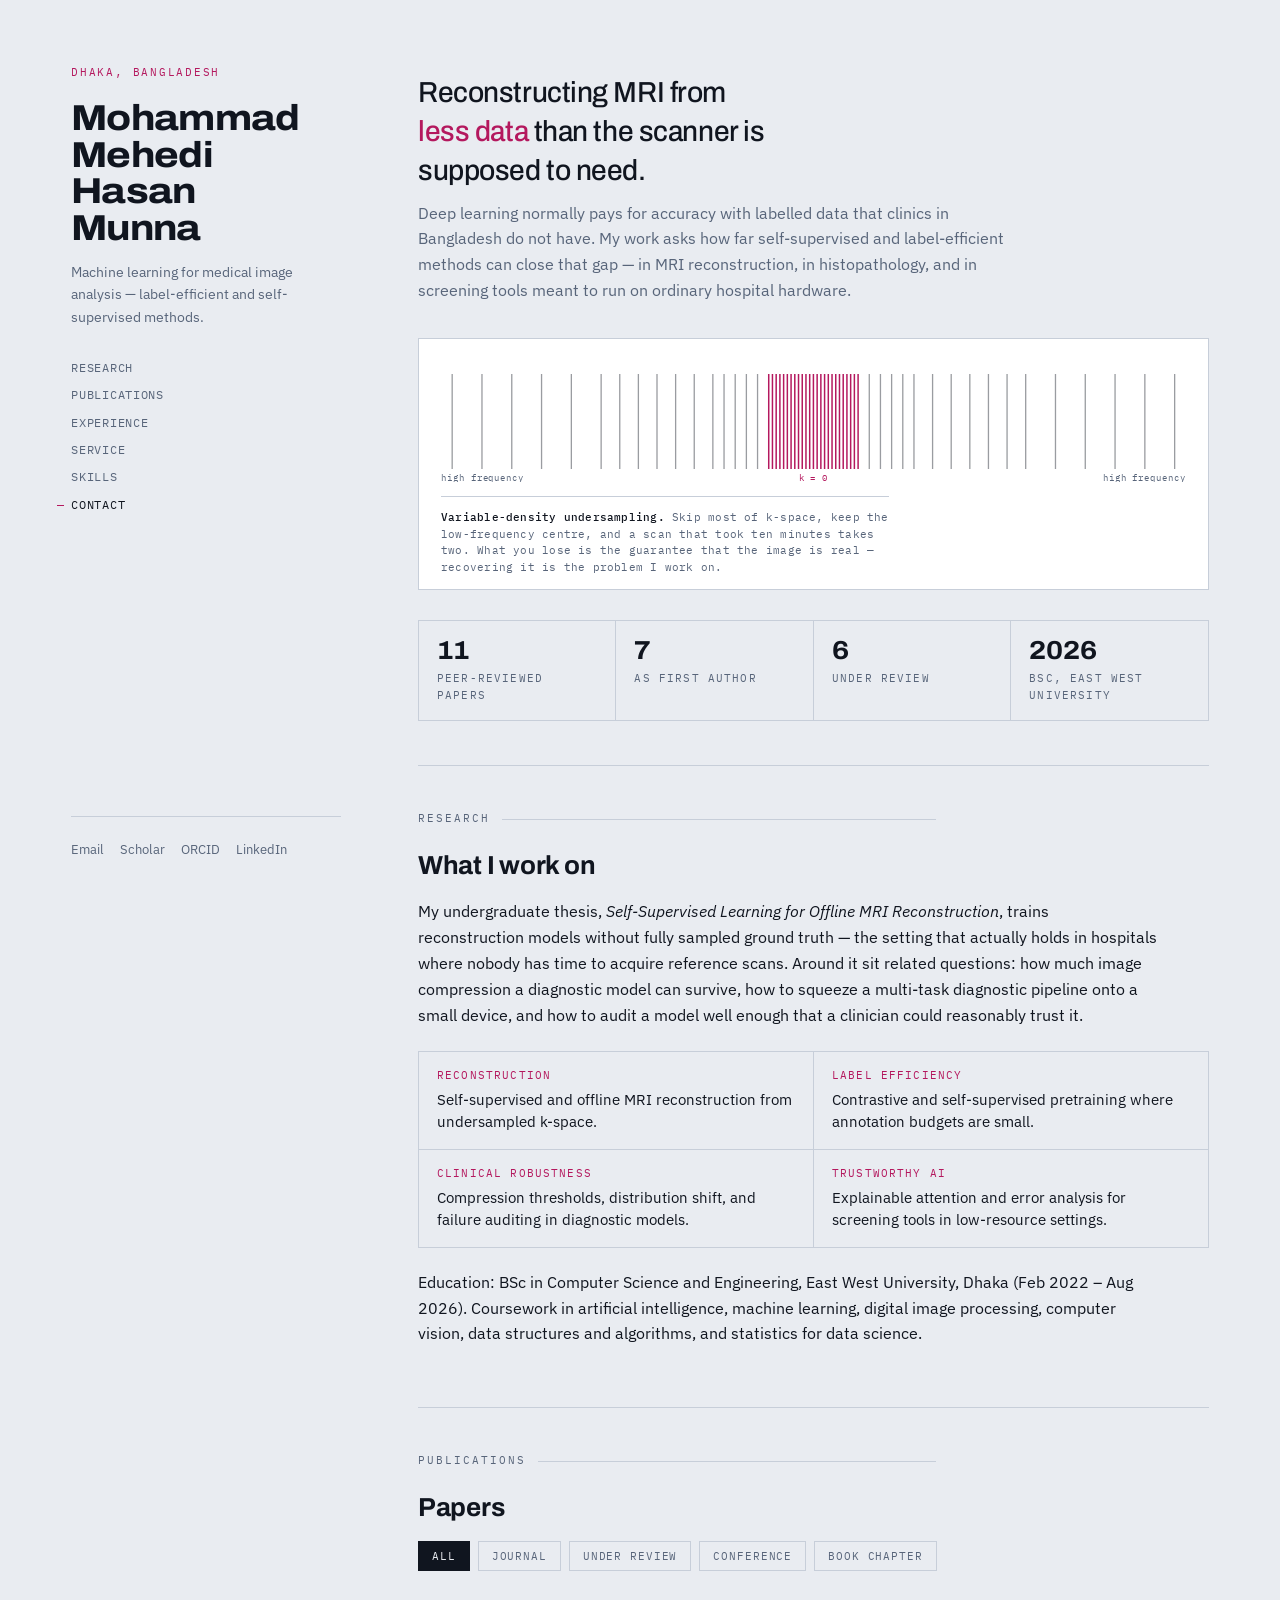
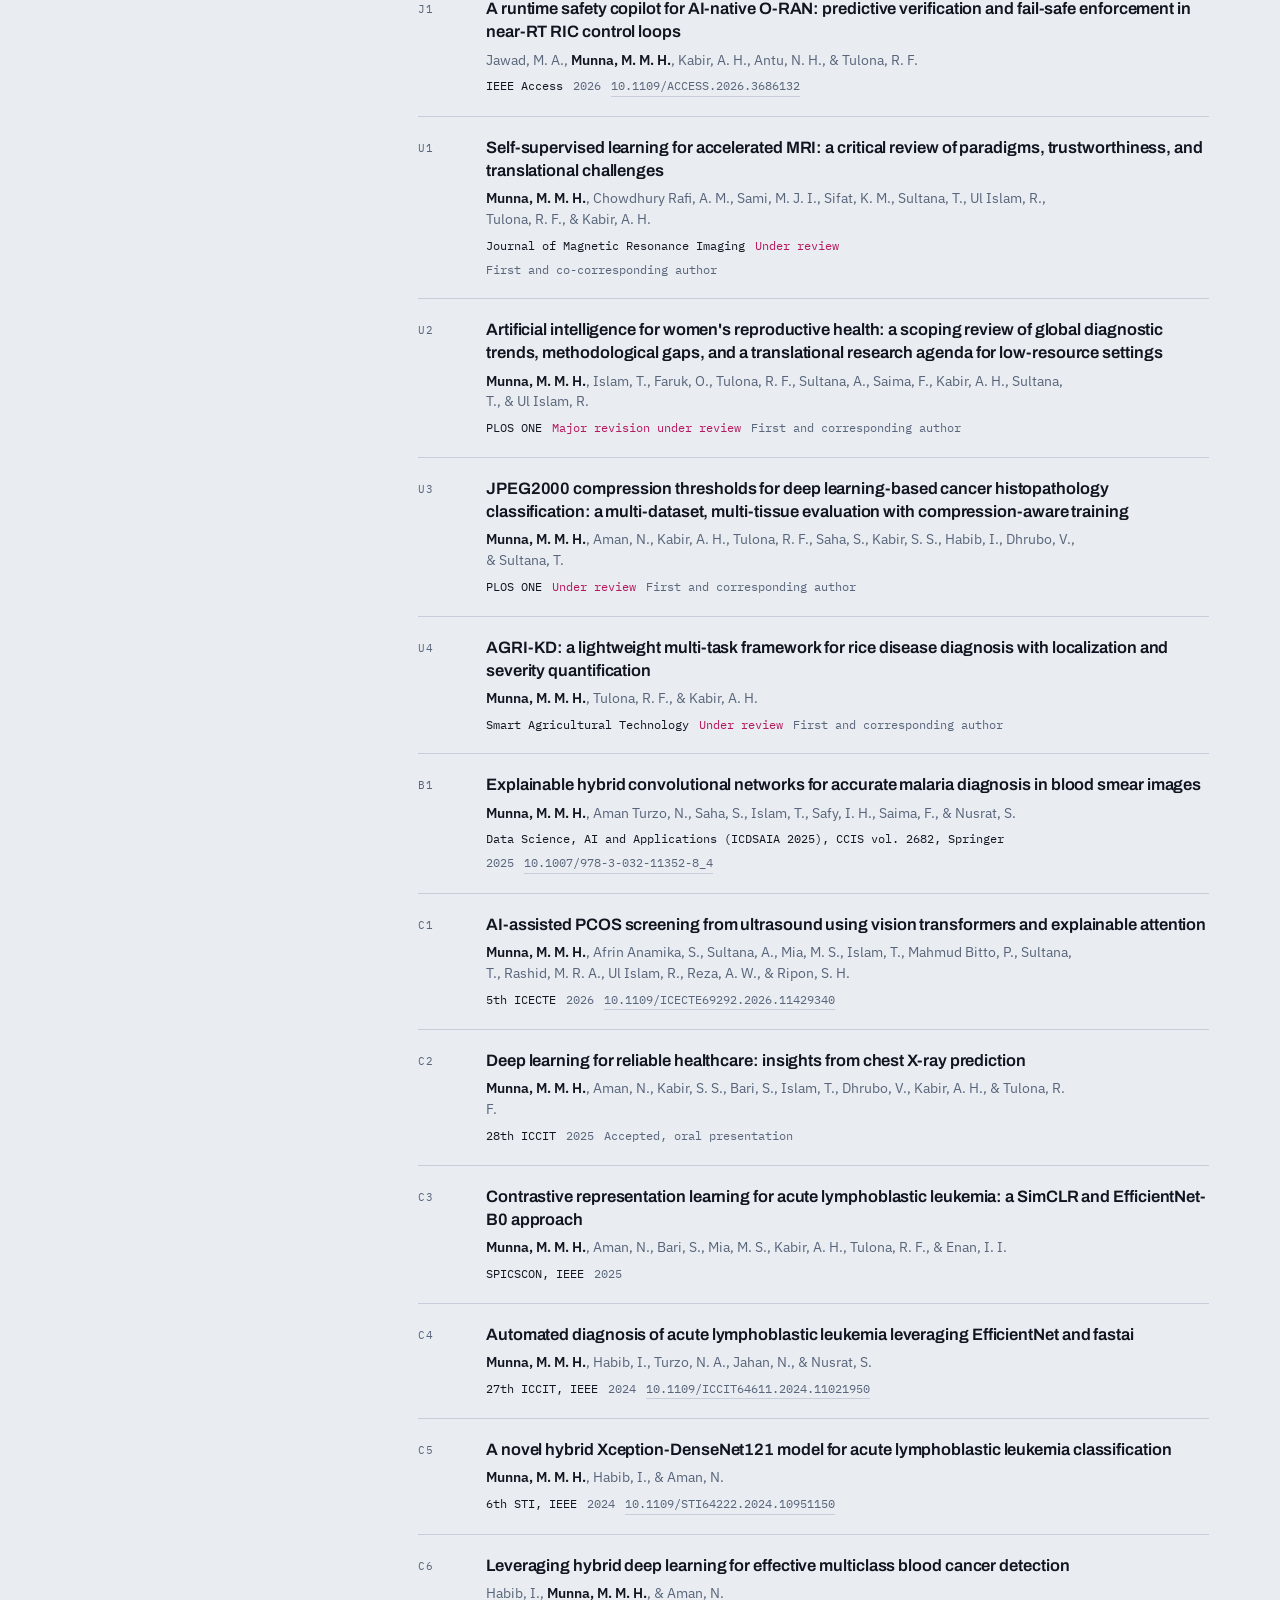
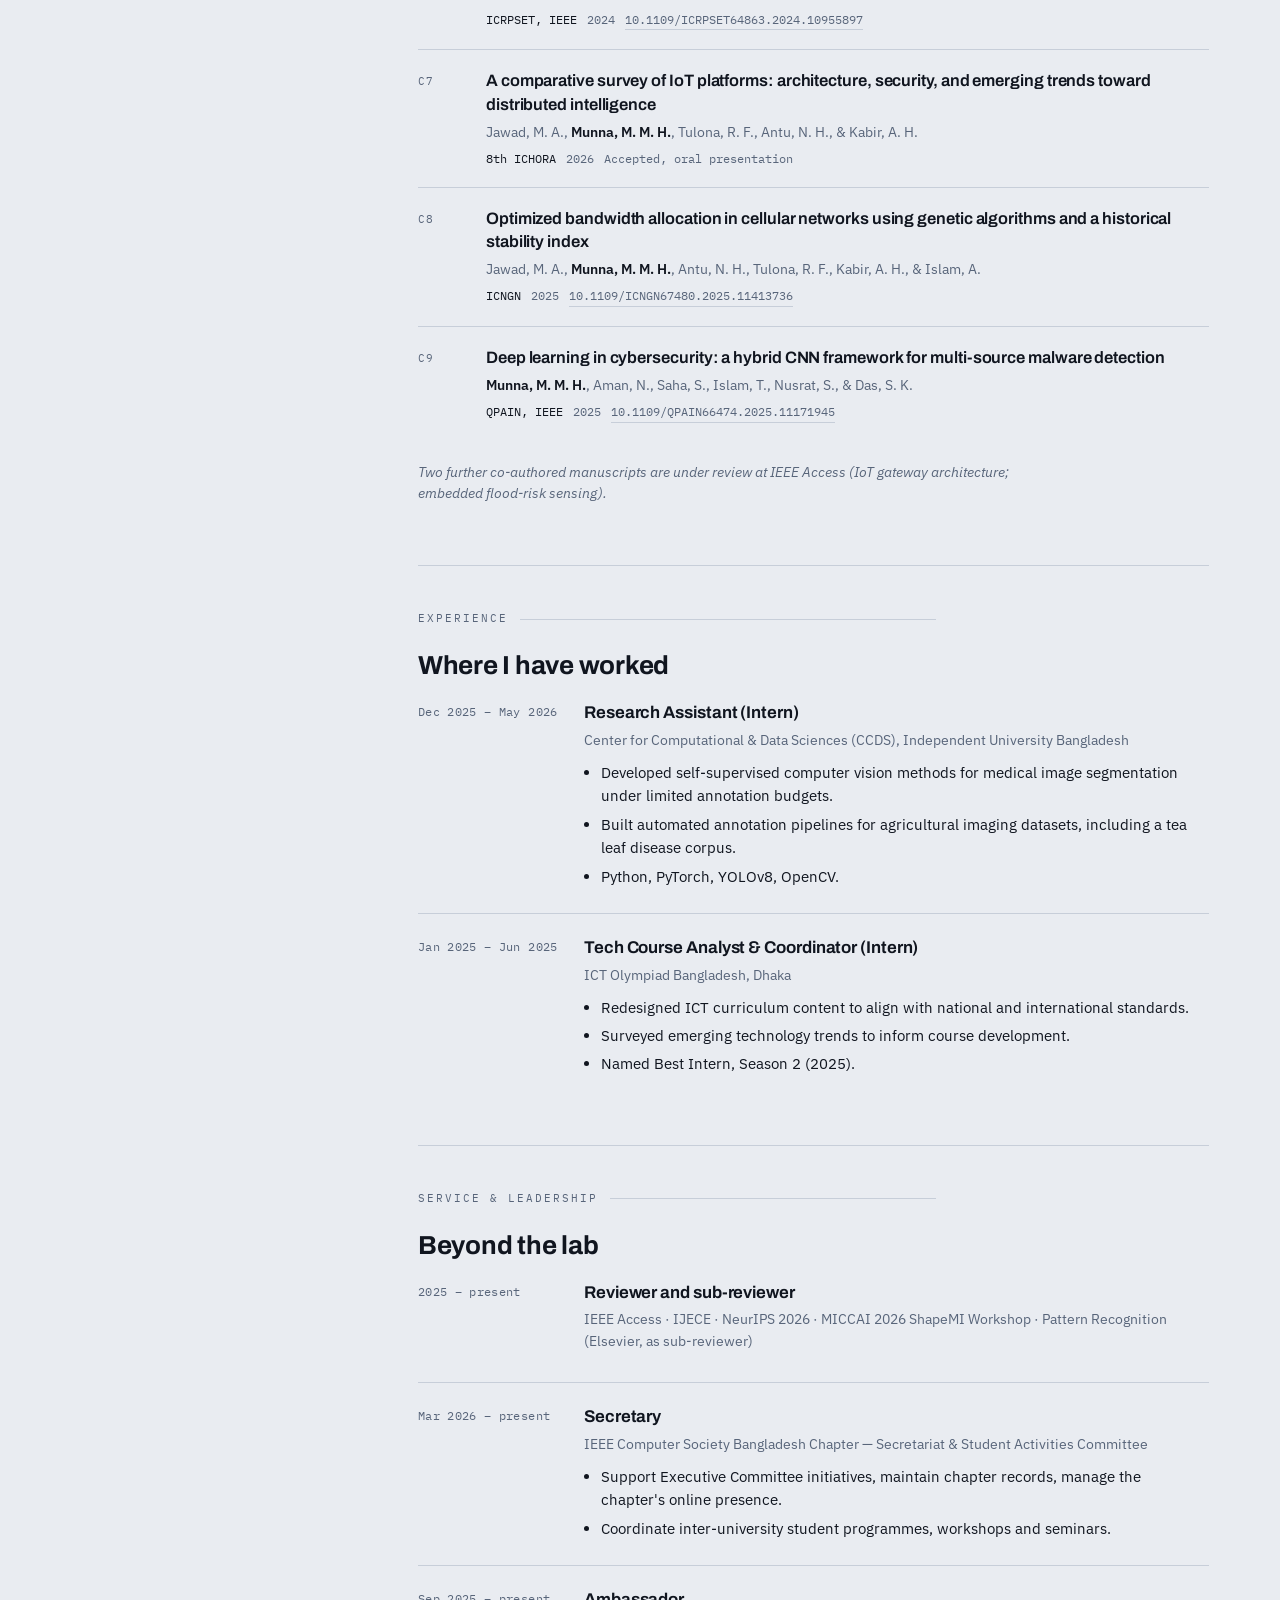
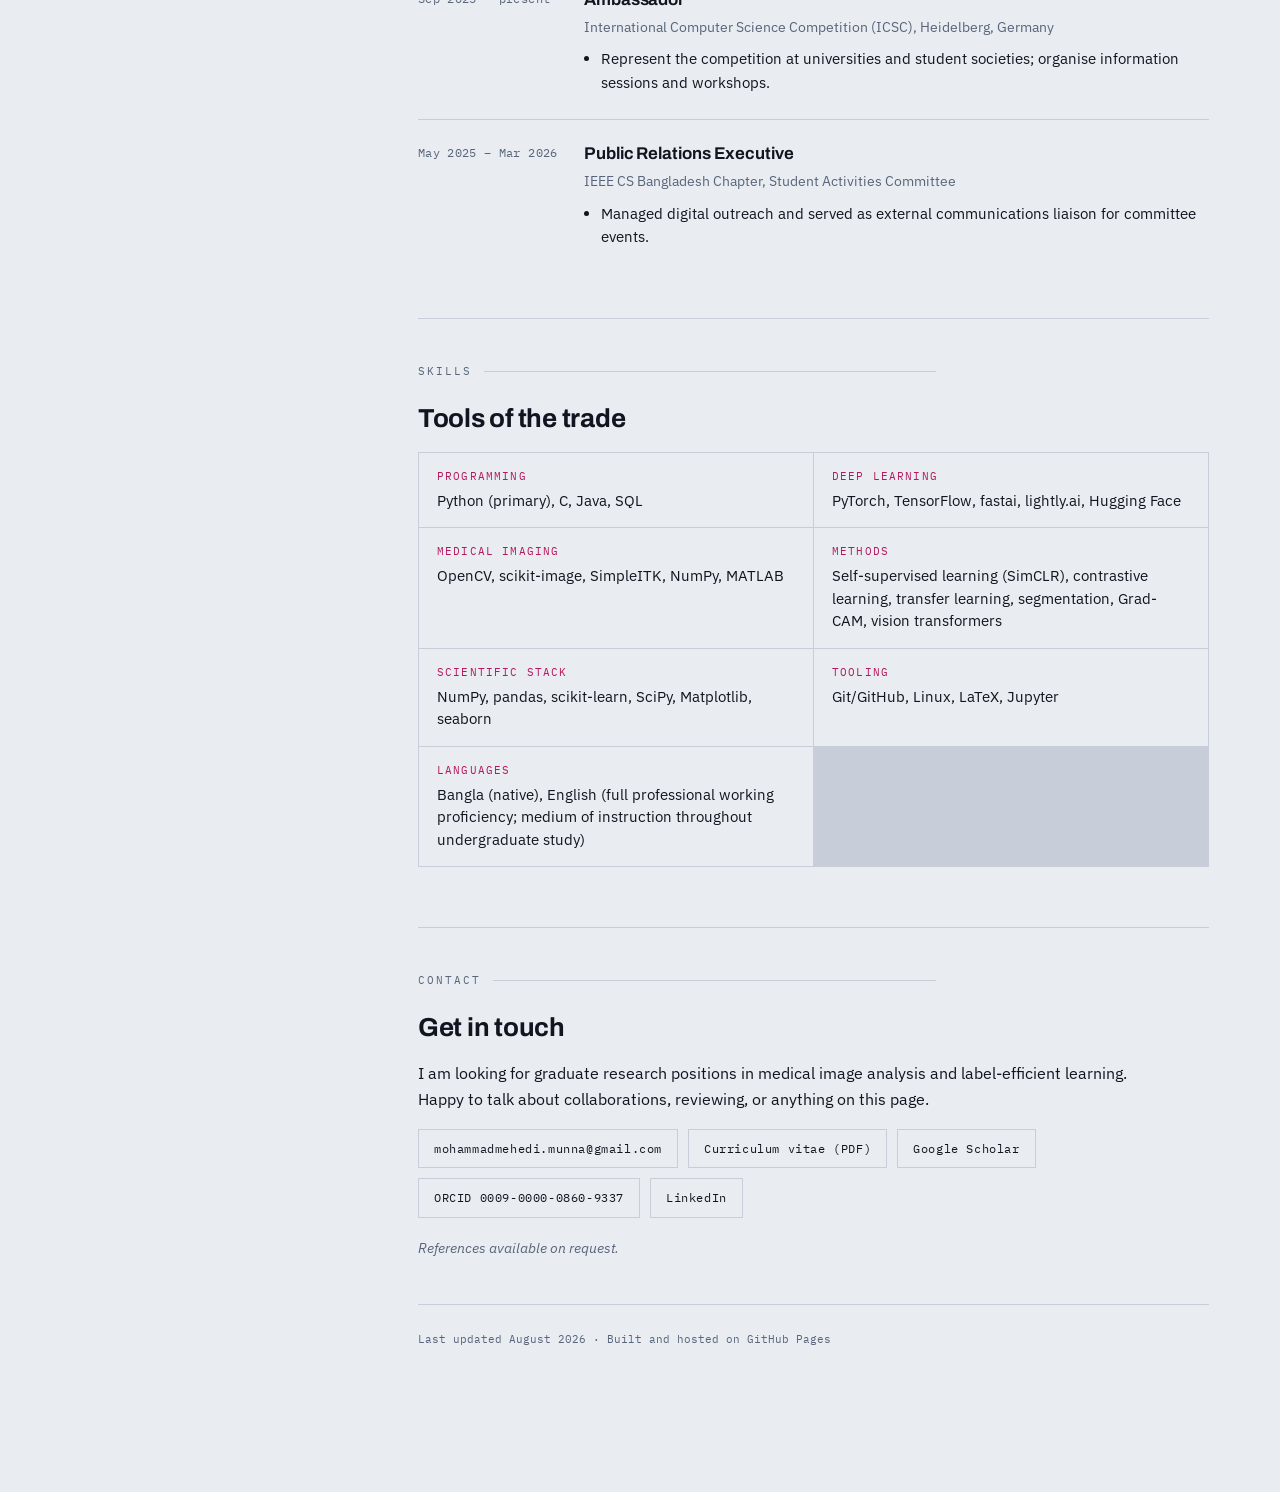
==== index.html @ 36be7e9c "Rename index (6).html to index.html" ====
<!DOCTYPE html>
<html lang="en">
<head>
<meta charset="utf-8">
<meta name="viewport" content="width=device-width, initial-scale=1">
<title>Mohammad Mehedi Hasan Munna — Medical image analysis &amp; self-supervised learning</title>
<meta name="description" content="Computer science researcher working on label-efficient and self-supervised machine learning for medical image analysis, with a focus on accelerated MRI reconstruction for low-resource clinical settings.">
<meta property="og:title" content="Mohammad Mehedi Hasan Munna">
<meta property="og:description" content="Machine learning for medical image analysis — self-supervised MRI reconstruction for low-resource clinical settings.">
<meta property="og:type" content="profile">
<link rel="preconnect" href="https://fonts.googleapis.com">
<link rel="preconnect" href="https://fonts.gstatic.com" crossorigin>
<link href="https://fonts.googleapis.com/css2?family=Archivo:wdth,wght@62..125,400..800&family=IBM+Plex+Mono:wght@400;500&family=IBM+Plex+Sans:wght@400;500;600&display=swap" rel="stylesheet">
<style>
:root{
  --film:#e9ecf1;
  --paper:#ffffff;
  --ink:#10151f;
  --slate:#58657a;
  --rule:#c7ced9;
  --phase:#b4185e;
  --display:"Archivo","Helvetica Neue",Arial,sans-serif;
  --body:"IBM Plex Sans","Segoe UI",system-ui,sans-serif;
  --mono:"IBM Plex Mono",ui-monospace,"SF Mono",Menlo,monospace;
  --gut:clamp(20px,4vw,56px);
}
*{box-sizing:border-box}
html{scroll-behavior:smooth}
body{
  margin:0;
  background:var(--film);
  color:var(--ink);
  font-family:var(--body);
  font-size:16px;
  line-height:1.62;
  -webkit-font-smoothing:antialiased;
}
a{color:var(--ink);text-decoration:none;border-bottom:1px solid var(--rule)}
a:hover{color:var(--phase);border-bottom-color:var(--phase)}
a:focus-visible,button:focus-visible{outline:2px solid var(--phase);outline-offset:3px;border-radius:2px}

/* ---------- shell ---------- */
.shell{max-width:1240px;margin:0 auto;padding:0 var(--gut)}
@media(min-width:940px){
  .shell{display:grid;grid-template-columns:270px minmax(0,1fr);gap:clamp(40px,6vw,88px);align-items:start}
}

/* ---------- left rail ---------- */
.rail{padding:44px 0 28px}
@media(min-width:940px){.rail{position:sticky;top:0;height:100vh;padding:64px 0 40px;display:flex;flex-direction:column}}
.mark{
  font-family:var(--mono);font-size:11px;letter-spacing:.16em;text-transform:uppercase;
  color:var(--phase);display:block;margin-bottom:18px;
}
.rail h1{
  font-family:var(--display);
  font-variation-settings:"wdth" 112,"wght" 760;
  font-size:clamp(28px,3.1vw,36px);
  line-height:1.02;letter-spacing:-.02em;margin:0 0 14px;
}
.rail .role{font-size:14px;color:var(--slate);margin:0 0 26px;max-width:30ch}
.nav{display:flex;gap:14px;flex-wrap:wrap;margin-bottom:26px}
@media(min-width:940px){.nav{flex-direction:column;gap:2px;margin-bottom:auto}}
.nav a{
  font-family:var(--mono);font-size:12px;letter-spacing:.06em;text-transform:uppercase;
  color:var(--slate);border:0;padding:3px 0;position:relative;
}
.nav a::before{content:"";position:absolute;left:-14px;top:50%;width:7px;height:1px;background:var(--phase);opacity:0;transition:opacity .18s}
.nav a:hover,.nav a[aria-current="true"]{color:var(--ink)}
@media(min-width:940px){.nav a[aria-current="true"]::before,.nav a:hover::before{opacity:1}}
.contact-links{display:flex;flex-wrap:wrap;gap:6px 16px;padding-top:22px;border-top:1px solid var(--rule)}
.contact-links a{font-size:13px;border:0;color:var(--slate)}
.contact-links a:hover{color:var(--phase)}

/* ---------- sections ---------- */
main{padding-bottom:100px}
section{padding:44px 0;border-top:1px solid var(--rule)}
section:first-child{border-top:0;padding-top:clamp(32px,6vw,74px)}
.eyebrow{
  font-family:var(--mono);font-size:11px;letter-spacing:.18em;text-transform:uppercase;
  color:var(--slate);margin:0 0 22px;display:flex;align-items:center;gap:12px;
}
.eyebrow::after{content:"";flex:1;height:1px;background:var(--rule)}
h2{
  font-family:var(--display);font-variation-settings:"wdth" 100,"wght" 700;
  font-size:clamp(21px,2.3vw,26px);letter-spacing:-.01em;margin:0 0 18px;line-height:1.2;
}
h3{font-family:var(--display);font-variation-settings:"wdth" 100,"wght" 660;font-size:17px;margin:0 0 3px;letter-spacing:-.005em}
p{margin:0 0 16px;max-width:74ch}

/* ---------- hero ---------- */
.lede{
  font-family:var(--display);font-variation-settings:"wdth" 96,"wght" 480;
  font-size:clamp(20px,2.5vw,29px);line-height:1.34;letter-spacing:-.015em;
  max-width:22ch;margin:0 0 10px;
}
.lede em{font-style:normal;color:var(--phase)}
.sub{color:var(--slate);max-width:60ch;margin-bottom:34px}

/* ---------- signature: k-space sampling mask ---------- */
.kspace{margin:0;background:var(--paper);border:1px solid var(--rule);padding:22px 22px 14px}
.kspace svg{display:block;width:100%;height:auto;clip-path:inset(0 50% 0 50%);animation:acquire 1.5s cubic-bezier(.22,.85,.25,1) .25s forwards}
@keyframes acquire{to{clip-path:inset(0 0 0 0)}}
.kspace figcaption{
  font-family:var(--mono);font-size:11px;line-height:1.5;letter-spacing:.02em;color:var(--slate);
  margin-top:14px;padding-top:12px;border-top:1px solid var(--rule);max-width:64ch;
}
.kspace figcaption b{color:var(--ink);font-weight:500}
@media(prefers-reduced-motion:reduce){
  .kspace svg{animation:none;clip-path:none}
  html{scroll-behavior:auto}
}

/* ---------- stats strip ---------- */
.strip{display:grid;grid-template-columns:repeat(auto-fit,minmax(126px,1fr));gap:1px;background:var(--rule);border:1px solid var(--rule);margin-top:30px}
.strip div{background:var(--film);padding:16px 18px}
.strip .n{font-family:var(--display);font-variation-settings:"wdth" 108,"wght" 720;font-size:26px;line-height:1;display:block}
.strip .l{font-family:var(--mono);font-size:10.5px;letter-spacing:.11em;text-transform:uppercase;color:var(--slate);margin-top:7px;display:block}

/* ---------- publications ---------- */
.filters{display:flex;flex-wrap:wrap;gap:8px;margin-bottom:26px}
.filters button{
  font-family:var(--mono);font-size:11px;letter-spacing:.08em;text-transform:uppercase;
  background:transparent;border:1px solid var(--rule);color:var(--slate);
  padding:7px 13px;cursor:pointer;transition:.16s;
}
.filters button:hover{border-color:var(--ink);color:var(--ink)}
.filters button[aria-pressed="true"]{background:var(--ink);border-color:var(--ink);color:var(--film)}
.pubs{list-style:none;margin:0;padding:0}
.pub{display:grid;grid-template-columns:52px minmax(0,1fr);gap:16px;padding:19px 0;border-top:1px solid var(--rule)}
.pub:first-child{border-top:0;padding-top:0}
.pub[hidden]{display:none}
.tag{font-family:var(--mono);font-size:11px;letter-spacing:.06em;color:var(--slate);padding-top:4px}
.pub-title{font-family:var(--display);font-variation-settings:"wdth" 100,"wght" 620;font-size:16.5px;line-height:1.4;margin:0 0 6px;letter-spacing:-.005em}
.authors{font-size:13.5px;color:var(--slate);margin:0 0 7px;line-height:1.55}
.authors b{color:var(--ink);font-weight:600}
.meta{font-family:var(--mono);font-size:11.5px;color:var(--slate);margin:0;display:flex;flex-wrap:wrap;gap:5px 10px;align-items:baseline}
.meta .venue{color:var(--ink)}
.meta a{border-bottom-color:var(--rule);color:var(--slate)}
.status{color:var(--phase)}
.note{font-size:13.5px;color:var(--slate);margin-top:20px;font-style:italic}

/* ---------- entries (experience / service) ---------- */
.entry{display:grid;grid-template-columns:150px minmax(0,1fr);gap:16px;padding:20px 0;border-top:1px solid var(--rule)}
.entry:first-of-type{border-top:0;padding-top:0}
.when{font-family:var(--mono);font-size:11.5px;letter-spacing:.03em;color:var(--slate);padding-top:4px}
.where{font-size:13.5px;color:var(--slate);margin:0 0 9px}
.entry ul{margin:0;padding-left:17px}
.entry li{margin-bottom:5px;font-size:14.5px}
@media(max-width:620px){
  .entry,.pub{grid-template-columns:1fr;gap:7px}
  .when,.tag{padding-top:0}
}

/* ---------- skills ---------- */
.skills{display:grid;gap:1px;background:var(--rule);border:1px solid var(--rule)}
@media(min-width:700px){.skills{grid-template-columns:1fr 1fr}}
.skills div{background:var(--film);padding:15px 18px}
.skills dt{font-family:var(--mono);font-size:10.5px;letter-spacing:.11em;text-transform:uppercase;color:var(--phase);margin-bottom:5px}
.skills dd{margin:0;font-size:14.5px;line-height:1.55}

/* ---------- contact ---------- */
.contact-grid{display:flex;flex-wrap:wrap;gap:10px;margin-bottom:18px}
.contact-grid a{
  font-family:var(--mono);font-size:12px;letter-spacing:.05em;
  border:1px solid var(--rule);padding:9px 15px;color:var(--ink);transition:.16s;
}
.contact-grid a:hover{background:var(--ink);color:var(--film);border-color:var(--ink)}
footer{font-family:var(--mono);font-size:11px;color:var(--slate);padding:26px 0 0;border-top:1px solid var(--rule);margin-top:44px}
</style>
</head>
<body>
<div class="shell">

  <aside class="rail">
    <span class="mark">Dhaka, Bangladesh</span>
    <h1>Mohammad<br>Mehedi Hasan<br>Munna</h1>
    <p class="role">Machine learning for medical image analysis — label-efficient and self-supervised methods.</p>
    <nav class="nav" aria-label="Sections">
      <a href="#research">Research</a>
      <a href="#publications">Publications</a>
      <a href="#experience">Experience</a>
      <a href="#service">Service</a>
      <a href="#skills">Skills</a>
      <a href="#contact">Contact</a>
    </nav>
    <div class="contact-links">
      <a href="mailto:mohammadmehedi.munna@gmail.com">Email</a>
      <a href="https://scholar.google.com/citations?user=1kIGglAAAAAJ">Scholar</a>
      <a href="https://orcid.org/0009-0000-0860-9337">ORCID</a>
      <a href="https://www.linkedin.com/in/mohammad-mehedi-hasan-munna-719a03225/">LinkedIn</a>
    </div>
  </aside>

  <main>

    <section id="top">
      <p class="lede">Reconstructing MRI from <em>less data</em> than the scanner is supposed to need.</p>
      <p class="sub">Deep learning normally pays for accuracy with labelled data that clinics in Bangladesh do not have. My work asks how far self-supervised and label-efficient methods can close that gap — in MRI reconstruction, in histopathology, and in screening tools meant to run on ordinary hospital hardware.</p>

      <figure class="kspace">
        <svg viewBox="0 0 800 130" role="img" aria-label="Diagram of a variable-density k-space sampling mask: sampling lines packed densely at the centre and thinning towards the edges.">
          <g stroke="#10151f" stroke-width="1.4" opacity=".42">
            <path d="M12 14V116M44 14V116M76 14V116M108 14V116M140 14V116M172 14V116M192 14V116M212 14V116M232 14V116M252 14V116M272 14V116M292 14V116M304 14V116M316 14V116M328 14V116M340 14V116"/>
            <path d="M788 14V116M756 14V116M724 14V116M692 14V116M660 14V116M628 14V116M608 14V116M588 14V116M568 14V116M548 14V116M528 14V116M508 14V116M496 14V116M484 14V116M472 14V116M460 14V116"/>
          </g>
          <g stroke="#b4185e" stroke-width="1.6">
            <path d="M352 14V116M356 14V116M360 14V116M364 14V116M368 14V116M372 14V116M376 14V116M380 14V116M384 14V116M388 14V116M392 14V116M396 14V116M400 14V116M404 14V116M408 14V116M412 14V116M416 14V116M420 14V116M424 14V116M428 14V116M432 14V116M436 14V116M440 14V116M444 14V116M448 14V116"/>
          </g>
          <g fill="#58657a" font-family="IBM Plex Mono, monospace" font-size="10" letter-spacing="1">
            <text x="0" y="129">high frequency</text>
            <text x="400" y="129" text-anchor="middle" fill="#b4185e">k = 0</text>
            <text x="800" y="129" text-anchor="end">high frequency</text>
          </g>
        </svg>
        <figcaption><b>Variable-density undersampling.</b> Skip most of k-space, keep the low-frequency centre, and a scan that took ten minutes takes two. What you lose is the guarantee that the image is real — recovering it is the problem I work on.</figcaption>
      </figure>

      <div class="strip">
        <div><span class="n">11</span><span class="l">Peer-reviewed papers</span></div>
        <div><span class="n">7</span><span class="l">As first author</span></div>
        <div><span class="n">6</span><span class="l">Under review</span></div>
        <div><span class="n">2026</span><span class="l">BSc, East West University</span></div>
      </div>
    </section>

    <section id="research">
      <p class="eyebrow">Research</p>
      <h2>What I work on</h2>
      <p>My undergraduate thesis, <em>Self-Supervised Learning for Offline MRI Reconstruction</em>, trains reconstruction models without fully sampled ground truth — the setting that actually holds in hospitals where nobody has time to acquire reference scans. Around it sit related questions: how much image compression a diagnostic model can survive, how to squeeze a multi-task diagnostic pipeline onto a small device, and how to audit a model well enough that a clinician could reasonably trust it.</p>
      <div class="skills" style="margin-top:22px">
        <div><dt>Reconstruction</dt><dd>Self-supervised and offline MRI reconstruction from undersampled k-space.</dd></div>
        <div><dt>Label efficiency</dt><dd>Contrastive and self-supervised pretraining where annotation budgets are small.</dd></div>
        <div><dt>Clinical robustness</dt><dd>Compression thresholds, distribution shift, and failure auditing in diagnostic models.</dd></div>
        <div><dt>Trustworthy AI</dt><dd>Explainable attention and error analysis for screening tools in low-resource settings.</dd></div>
      </div>
      <p style="margin-top:22px">Education: BSc in Computer Science and Engineering, East West University, Dhaka (Feb 2022 – Aug 2026). Coursework in artificial intelligence, machine learning, digital image processing, computer vision, data structures and algorithms, and statistics for data science.</p>
    </section>

    <section id="publications">
      <p class="eyebrow">Publications</p>
      <h2>Papers</h2>
      <div class="filters" role="group" aria-label="Filter publications by type">
        <button type="button" data-filter="all" aria-pressed="true">All</button>
        <button type="button" data-filter="journal" aria-pressed="false">Journal</button>
        <button type="button" data-filter="review" aria-pressed="false">Under review</button>
        <button type="button" data-filter="conf" aria-pressed="false">Conference</button>
        <button type="button" data-filter="chapter" aria-pressed="false">Book chapter</button>
      </div>

      <ul class="pubs">
        <li class="pub" data-type="journal">
          <span class="tag">J1</span>
          <div>
            <p class="pub-title">A runtime safety copilot for AI-native O-RAN: predictive verification and fail-safe enforcement in near-RT RIC control loops</p>
            <p class="authors">Jawad, M. A., <b>Munna, M. M. H.</b>, Kabir, A. H., Antu, N. H., &amp; Tulona, R. F.</p>
            <p class="meta"><span class="venue">IEEE Access</span><span>2026</span><a href="https://doi.org/10.1109/ACCESS.2026.3686132">10.1109/ACCESS.2026.3686132</a></p>
          </div>
        </li>

        <li class="pub" data-type="review">
          <span class="tag">U1</span>
          <div>
            <p class="pub-title">Self-supervised learning for accelerated MRI: a critical review of paradigms, trustworthiness, and translational challenges</p>
            <p class="authors"><b>Munna, M. M. H.</b>, Chowdhury Rafi, A. M., Sami, M. J. I., Sifat, K. M., Sultana, T., Ul Islam, R., Tulona, R. F., &amp; Kabir, A. H.</p>
            <p class="meta"><span class="venue">Journal of Magnetic Resonance Imaging</span><span class="status">Under review</span><span>First and co-corresponding author</span></p>
          </div>
        </li>
        <li class="pub" data-type="review">
          <span class="tag">U2</span>
          <div>
            <p class="pub-title">Artificial intelligence for women's reproductive health: a scoping review of global diagnostic trends, methodological gaps, and a translational research agenda for low-resource settings</p>
            <p class="authors"><b>Munna, M. M. H.</b>, Islam, T., Faruk, O., Tulona, R. F., Sultana, A., Saima, F., Kabir, A. H., Sultana, T., &amp; Ul Islam, R.</p>
            <p class="meta"><span class="venue">PLOS ONE</span><span class="status">Major revision under review</span><span>First and corresponding author</span></p>
          </div>
        </li>
        <li class="pub" data-type="review">
          <span class="tag">U3</span>
          <div>
            <p class="pub-title">JPEG2000 compression thresholds for deep learning-based cancer histopathology classification: a multi-dataset, multi-tissue evaluation with compression-aware training</p>
            <p class="authors"><b>Munna, M. M. H.</b>, Aman, N., Kabir, A. H., Tulona, R. F., Saha, S., Kabir, S. S., Habib, I., Dhrubo, V., &amp; Sultana, T.</p>
            <p class="meta"><span class="venue">PLOS ONE</span><span class="status">Under review</span><span>First and corresponding author</span></p>
          </div>
        </li>
        <li class="pub" data-type="review">
          <span class="tag">U4</span>
          <div>
            <p class="pub-title">AGRI-KD: a lightweight multi-task framework for rice disease diagnosis with localization and severity quantification</p>
            <p class="authors"><b>Munna, M. M. H.</b>, Tulona, R. F., &amp; Kabir, A. H.</p>
            <p class="meta"><span class="venue">Smart Agricultural Technology</span><span class="status">Under review</span><span>First and corresponding author</span></p>
          </div>
        </li>

        <li class="pub" data-type="chapter">
          <span class="tag">B1</span>
          <div>
            <p class="pub-title">Explainable hybrid convolutional networks for accurate malaria diagnosis in blood smear images</p>
            <p class="authors"><b>Munna, M. M. H.</b>, Aman Turzo, N., Saha, S., Islam, T., Safy, I. H., Saima, F., &amp; Nusrat, S.</p>
            <p class="meta"><span class="venue">Data Science, AI and Applications (ICDSAIA 2025), CCIS vol. 2682, Springer</span><span>2025</span><a href="https://doi.org/10.1007/978-3-032-11352-8_4">10.1007/978-3-032-11352-8_4</a></p>
          </div>
        </li>

        <li class="pub" data-type="conf">
          <span class="tag">C1</span>
          <div>
            <p class="pub-title">AI-assisted PCOS screening from ultrasound using vision transformers and explainable attention</p>
            <p class="authors"><b>Munna, M. M. H.</b>, Afrin Anamika, S., Sultana, A., Mia, M. S., Islam, T., Mahmud Bitto, P., Sultana, T., Rashid, M. R. A., Ul Islam, R., Reza, A. W., &amp; Ripon, S. H.</p>
            <p class="meta"><span class="venue">5th ICECTE</span><span>2026</span><a href="https://doi.org/10.1109/ICECTE69292.2026.11429340">10.1109/ICECTE69292.2026.11429340</a></p>
          </div>
        </li>
        <li class="pub" data-type="conf">
          <span class="tag">C2</span>
          <div>
            <p class="pub-title">Deep learning for reliable healthcare: insights from chest X-ray prediction</p>
            <p class="authors"><b>Munna, M. M. H.</b>, Aman, N., Kabir, S. S., Bari, S., Islam, T., Dhrubo, V., Kabir, A. H., &amp; Tulona, R. F.</p>
            <p class="meta"><span class="venue">28th ICCIT</span><span>2025</span><span>Accepted, oral presentation</span></p>
          </div>
        </li>
        <li class="pub" data-type="conf">
          <span class="tag">C3</span>
          <div>
            <p class="pub-title">Contrastive representation learning for acute lymphoblastic leukemia: a SimCLR and EfficientNet-B0 approach</p>
            <p class="authors"><b>Munna, M. M. H.</b>, Aman, N., Bari, S., Mia, M. S., Kabir, A. H., Tulona, R. F., &amp; Enan, I. I.</p>
            <p class="meta"><span class="venue">SPICSCON, IEEE</span><span>2025</span></p>
          </div>
        </li>
        <li class="pub" data-type="conf">
          <span class="tag">C4</span>
          <div>
            <p class="pub-title">Automated diagnosis of acute lymphoblastic leukemia leveraging EfficientNet and fastai</p>
            <p class="authors"><b>Munna, M. M. H.</b>, Habib, I., Turzo, N. A., Jahan, N., &amp; Nusrat, S.</p>
            <p class="meta"><span class="venue">27th ICCIT, IEEE</span><span>2024</span><a href="https://doi.org/10.1109/ICCIT64611.2024.11021950">10.1109/ICCIT64611.2024.11021950</a></p>
          </div>
        </li>
        <li class="pub" data-type="conf">
          <span class="tag">C5</span>
          <div>
            <p class="pub-title">A novel hybrid Xception-DenseNet121 model for acute lymphoblastic leukemia classification</p>
            <p class="authors"><b>Munna, M. M. H.</b>, Habib, I., &amp; Aman, N.</p>
            <p class="meta"><span class="venue">6th STI, IEEE</span><span>2024</span><a href="https://doi.org/10.1109/STI64222.2024.10951150">10.1109/STI64222.2024.10951150</a></p>
          </div>
        </li>
        <li class="pub" data-type="conf">
          <span class="tag">C6</span>
          <div>
            <p class="pub-title">Leveraging hybrid deep learning for effective multiclass blood cancer detection</p>
            <p class="authors">Habib, I., <b>Munna, M. M. H.</b>, &amp; Aman, N.</p>
            <p class="meta"><span class="venue">ICRPSET, IEEE</span><span>2024</span><a href="https://doi.org/10.1109/ICRPSET64863.2024.10955897">10.1109/ICRPSET64863.2024.10955897</a></p>
          </div>
        </li>
        <li class="pub" data-type="conf">
          <span class="tag">C7</span>
          <div>
            <p class="pub-title">A comparative survey of IoT platforms: architecture, security, and emerging trends toward distributed intelligence</p>
            <p class="authors">Jawad, M. A., <b>Munna, M. M. H.</b>, Tulona, R. F., Antu, N. H., &amp; Kabir, A. H.</p>
            <p class="meta"><span class="venue">8th ICHORA</span><span>2026</span><span>Accepted, oral presentation</span></p>
          </div>
        </li>
        <li class="pub" data-type="conf">
          <span class="tag">C8</span>
          <div>
            <p class="pub-title">Optimized bandwidth allocation in cellular networks using genetic algorithms and a historical stability index</p>
            <p class="authors">Jawad, M. A., <b>Munna, M. M. H.</b>, Antu, N. H., Tulona, R. F., Kabir, A. H., &amp; Islam, A.</p>
            <p class="meta"><span class="venue">ICNGN</span><span>2025</span><a href="https://doi.org/10.1109/ICNGN67480.2025.11413736">10.1109/ICNGN67480.2025.11413736</a></p>
          </div>
        </li>
        <li class="pub" data-type="conf">
          <span class="tag">C9</span>
          <div>
            <p class="pub-title">Deep learning in cybersecurity: a hybrid CNN framework for multi-source malware detection</p>
            <p class="authors"><b>Munna, M. M. H.</b>, Aman, N., Saha, S., Islam, T., Nusrat, S., &amp; Das, S. K.</p>
            <p class="meta"><span class="venue">QPAIN, IEEE</span><span>2025</span><a href="https://doi.org/10.1109/QPAIN66474.2025.11171945">10.1109/QPAIN66474.2025.11171945</a></p>
          </div>
        </li>
      </ul>
      <p class="note">Two further co-authored manuscripts are under review at IEEE Access (IoT gateway architecture; embedded flood-risk sensing).</p>
    </section>

    <section id="experience">
      <p class="eyebrow">Experience</p>
      <h2>Where I have worked</h2>
      <div class="entry">
        <span class="when">Dec 2025 – May 2026</span>
        <div>
          <h3>Research Assistant (Intern)</h3>
          <p class="where">Center for Computational &amp; Data Sciences (CCDS), Independent University Bangladesh</p>
          <ul>
            <li>Developed self-supervised computer vision methods for medical image segmentation under limited annotation budgets.</li>
            <li>Built automated annotation pipelines for agricultural imaging datasets, including a tea leaf disease corpus.</li>
            <li>Python, PyTorch, YOLOv8, OpenCV.</li>
          </ul>
        </div>
      </div>
      <div class="entry">
        <span class="when">Jan 2025 – Jun 2025</span>
        <div>
          <h3>Tech Course Analyst &amp; Coordinator (Intern)</h3>
          <p class="where">ICT Olympiad Bangladesh, Dhaka</p>
          <ul>
            <li>Redesigned ICT curriculum content to align with national and international standards.</li>
            <li>Surveyed emerging technology trends to inform course development.</li>
            <li>Named Best Intern, Season 2 (2025).</li>
          </ul>
        </div>
      </div>
    </section>

    <section id="service">
      <p class="eyebrow">Service &amp; leadership</p>
      <h2>Beyond the lab</h2>
      <div class="entry">
        <span class="when">2025 – present</span>
        <div>
          <h3>Reviewer and sub-reviewer</h3>
          <p class="where">IEEE Access · IJECE · NeurIPS 2026 · MICCAI 2026 ShapeMI Workshop · Pattern Recognition (Elsevier, as sub-reviewer)</p>
        </div>
      </div>
      <div class="entry">
        <span class="when">Mar 2026 – present</span>
        <div>
          <h3>Secretary</h3>
          <p class="where">IEEE Computer Society Bangladesh Chapter — Secretariat &amp; Student Activities Committee</p>
          <ul>
            <li>Support Executive Committee initiatives, maintain chapter records, manage the chapter's online presence.</li>
            <li>Coordinate inter-university student programmes, workshops and seminars.</li>
          </ul>
        </div>
      </div>
      <div class="entry">
        <span class="when">Sep 2025 – present</span>
        <div>
          <h3>Ambassador</h3>
          <p class="where">International Computer Science Competition (ICSC), Heidelberg, Germany</p>
          <ul><li>Represent the competition at universities and student societies; organise information sessions and workshops.</li></ul>
        </div>
      </div>
      <div class="entry">
        <span class="when">May 2025 – Mar 2026</span>
        <div>
          <h3>Public Relations Executive</h3>
          <p class="where">IEEE CS Bangladesh Chapter, Student Activities Committee</p>
          <ul><li>Managed digital outreach and served as external communications liaison for committee events.</li></ul>
        </div>
      </div>
    </section>

    <section id="skills">
      <p class="eyebrow">Skills</p>
      <h2>Tools of the trade</h2>
      <dl class="skills">
        <div><dt>Programming</dt><dd>Python (primary), C, Java, SQL</dd></div>
        <div><dt>Deep learning</dt><dd>PyTorch, TensorFlow, fastai, lightly.ai, Hugging Face</dd></div>
        <div><dt>Medical imaging</dt><dd>OpenCV, scikit-image, SimpleITK, NumPy, MATLAB</dd></div>
        <div><dt>Methods</dt><dd>Self-supervised learning (SimCLR), contrastive learning, transfer learning, segmentation, Grad-CAM, vision transformers</dd></div>
        <div><dt>Scientific stack</dt><dd>NumPy, pandas, scikit-learn, SciPy, Matplotlib, seaborn</dd></div>
        <div><dt>Tooling</dt><dd>Git/GitHub, Linux, LaTeX, Jupyter</dd></div>
        <div><dt>Languages</dt><dd>Bangla (native), English (full professional working proficiency; medium of instruction throughout undergraduate study)</dd></div>
      </dl>
    </section>

    <section id="contact">
      <p class="eyebrow">Contact</p>
      <h2>Get in touch</h2>
      <p>I am looking for graduate research positions in medical image analysis and label-efficient learning. Happy to talk about collaborations, reviewing, or anything on this page.</p>
      <div class="contact-grid">
        <a href="mailto:mohammadmehedi.munna@gmail.com">mohammadmehedi.munna@gmail.com</a>
        <a href="cv.pdf">Curriculum vitae (PDF)</a>
        <a href="https://scholar.google.com/citations?user=1kIGglAAAAAJ">Google Scholar</a>
        <a href="https://orcid.org/0009-0000-0860-9337">ORCID 0009-0000-0860-9337</a>
        <a href="https://www.linkedin.com/in/mohammad-mehedi-hasan-munna-719a03225/">LinkedIn</a>
      </div>
      <p class="note">References available on request.</p>
      <footer>Last updated August 2026 · Built and hosted on GitHub Pages</footer>
    </section>

  </main>
</div>

<script>
// Publication filter
var buttons = document.querySelectorAll('.filters button');
var pubs = document.querySelectorAll('.pub');
buttons.forEach(function(btn){
  btn.addEventListener('click', function(){
    var f = btn.dataset.filter;
    buttons.forEach(function(b){ b.setAttribute('aria-pressed', String(b === btn)); });
    pubs.forEach(function(p){ p.hidden = !(f === 'all' || p.dataset.type === f); });
  });
});

// Highlight the section currently in view
var links = document.querySelectorAll('.nav a');
var map = {};
links.forEach(function(a){ map[a.getAttribute('href').slice(1)] = a; });
if ('IntersectionObserver' in window) {
  var obs = new IntersectionObserver(function(entries){
    entries.forEach(function(e){
      if (e.isIntersecting && map[e.target.id]) {
        links.forEach(function(a){ a.removeAttribute('aria-current'); });
        map[e.target.id].setAttribute('aria-current','true');
      }
    });
  }, { rootMargin: '-30% 0px -60% 0px' });
  document.querySelectorAll('section[id]').forEach(function(s){ obs.observe(s); });
}
</script>
</body>
</html>
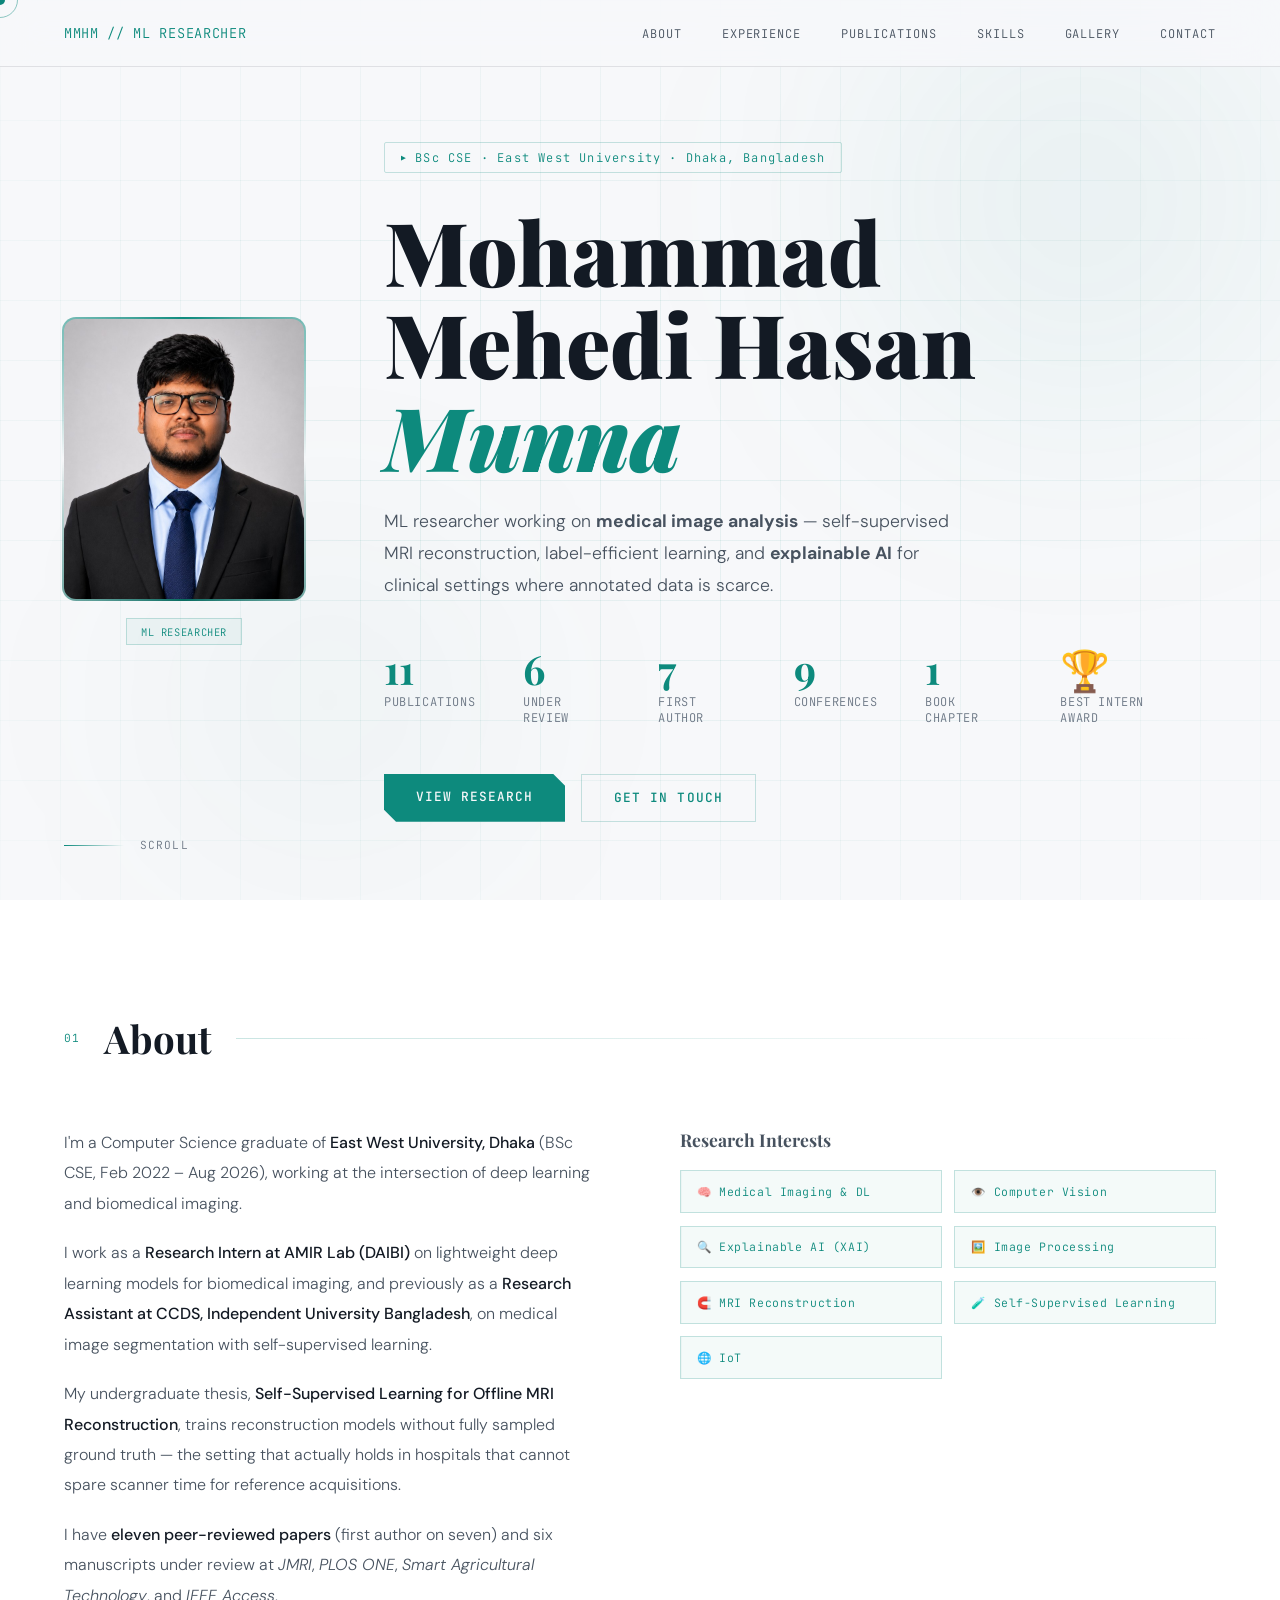
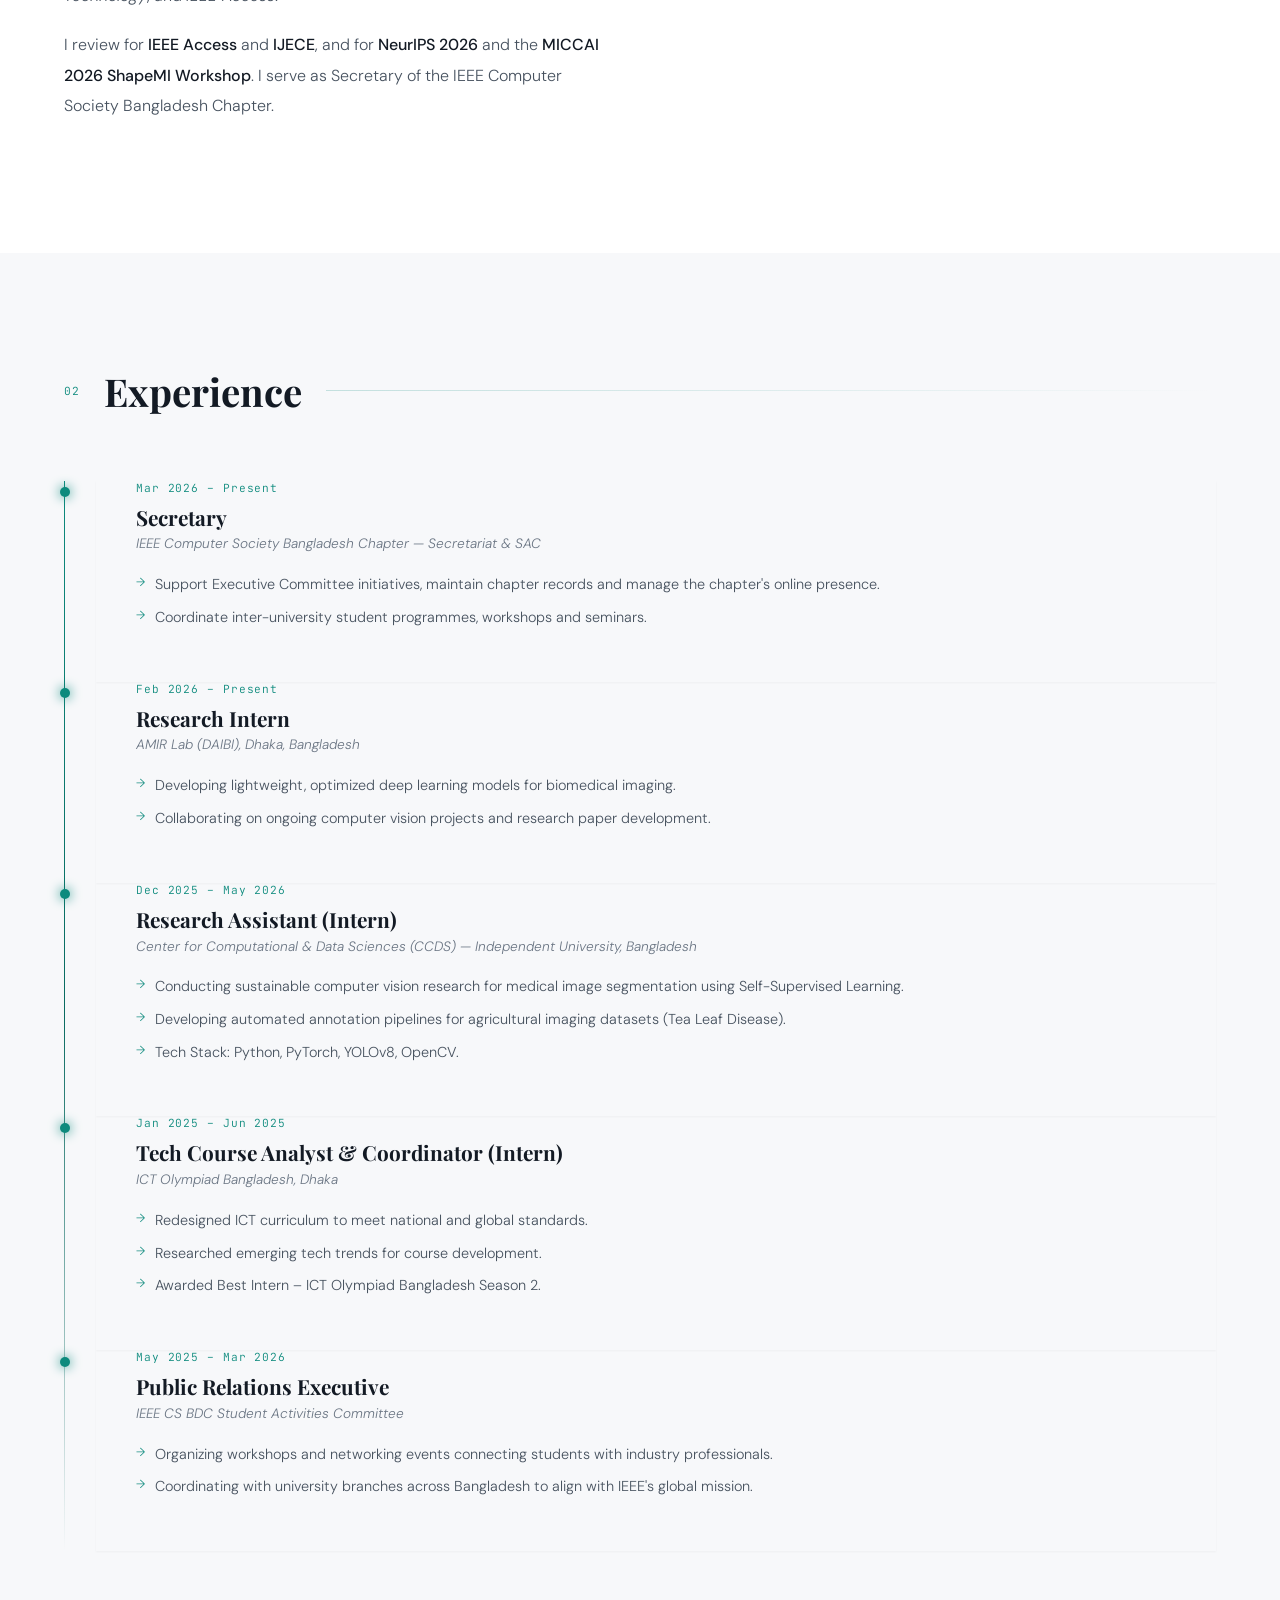
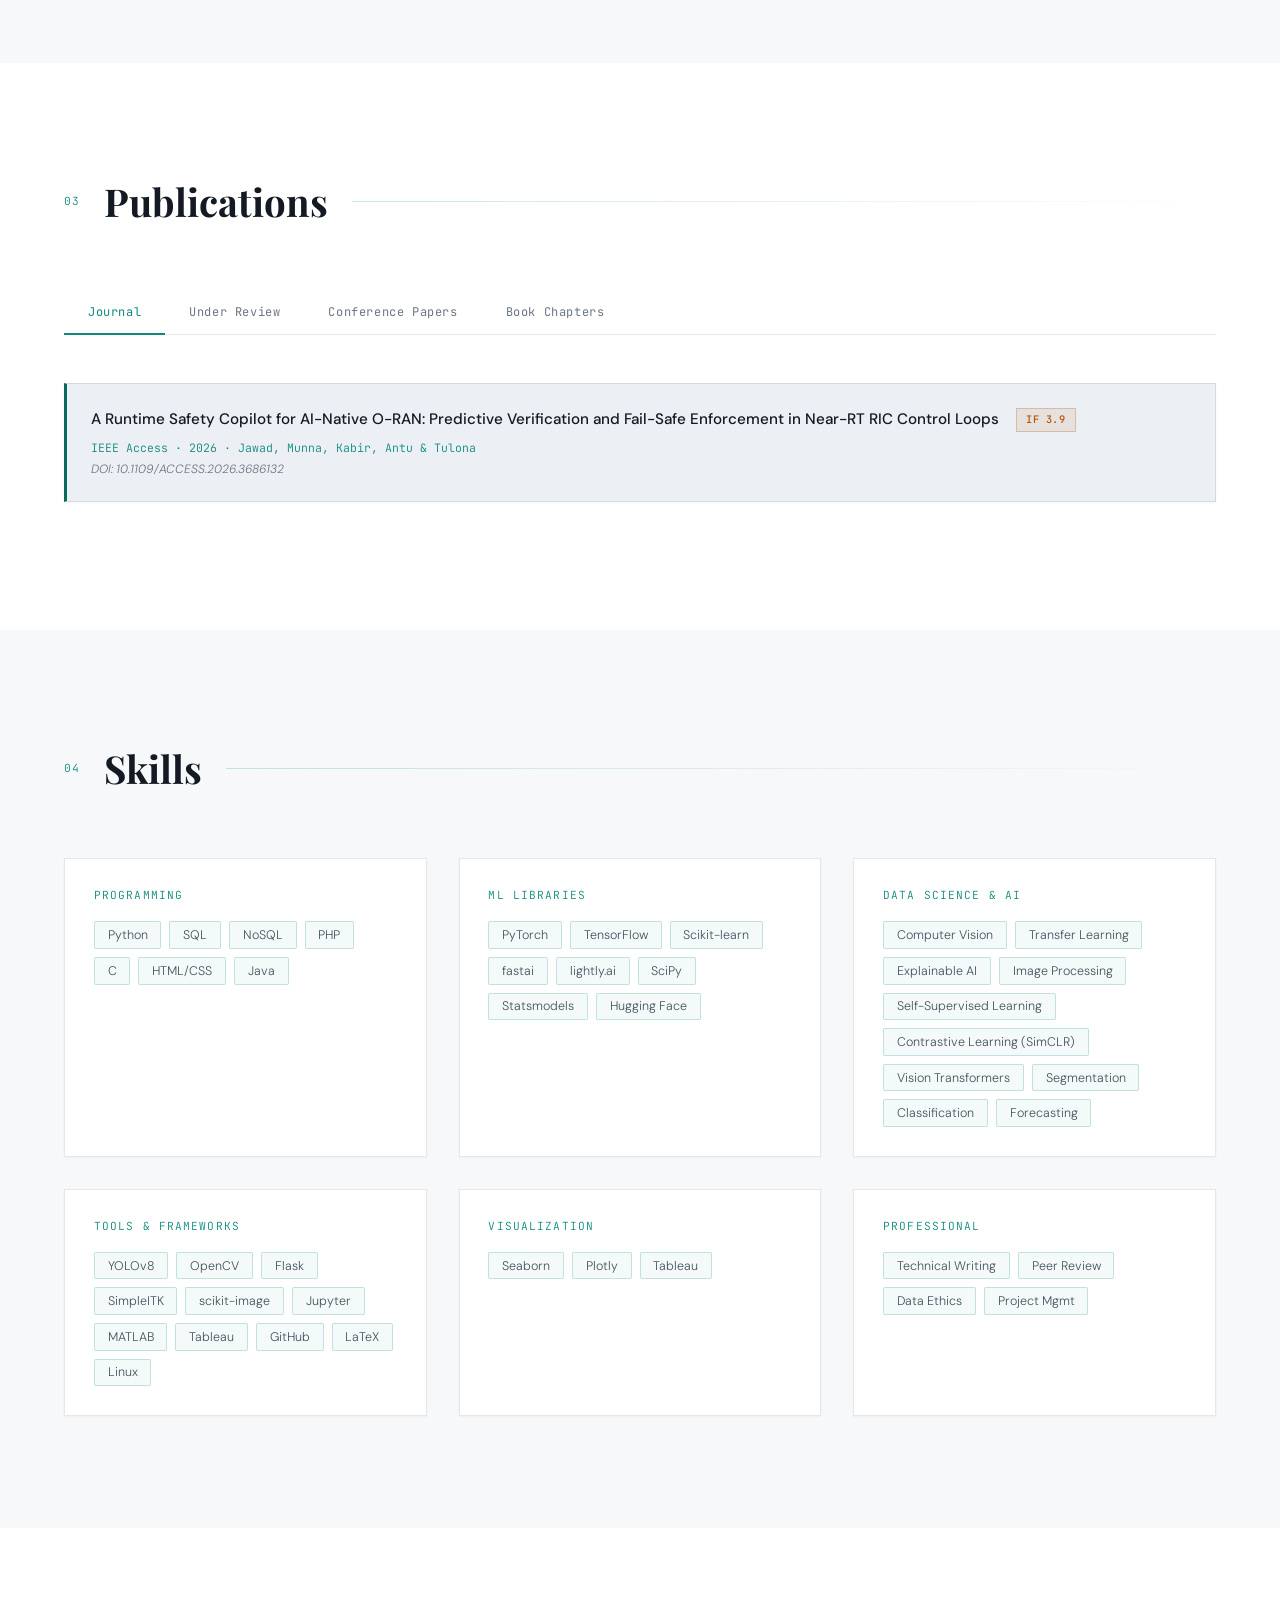
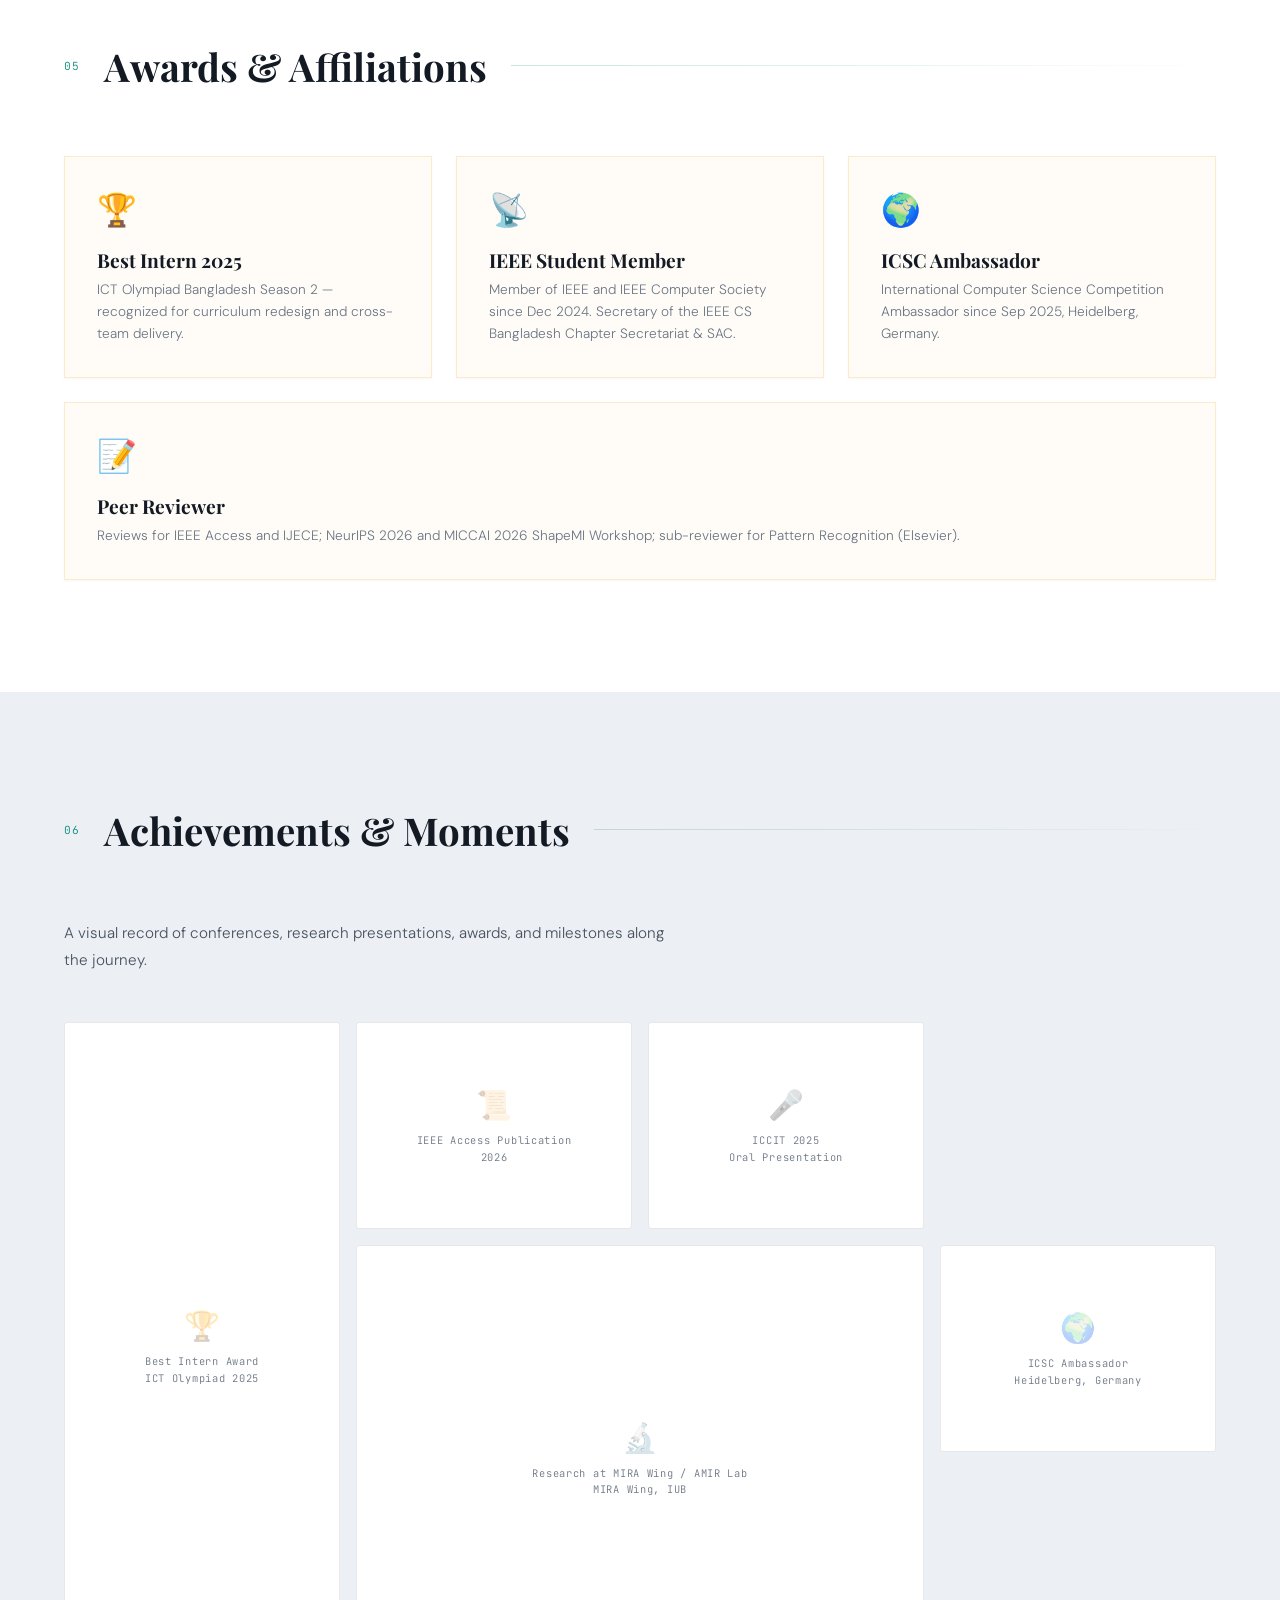
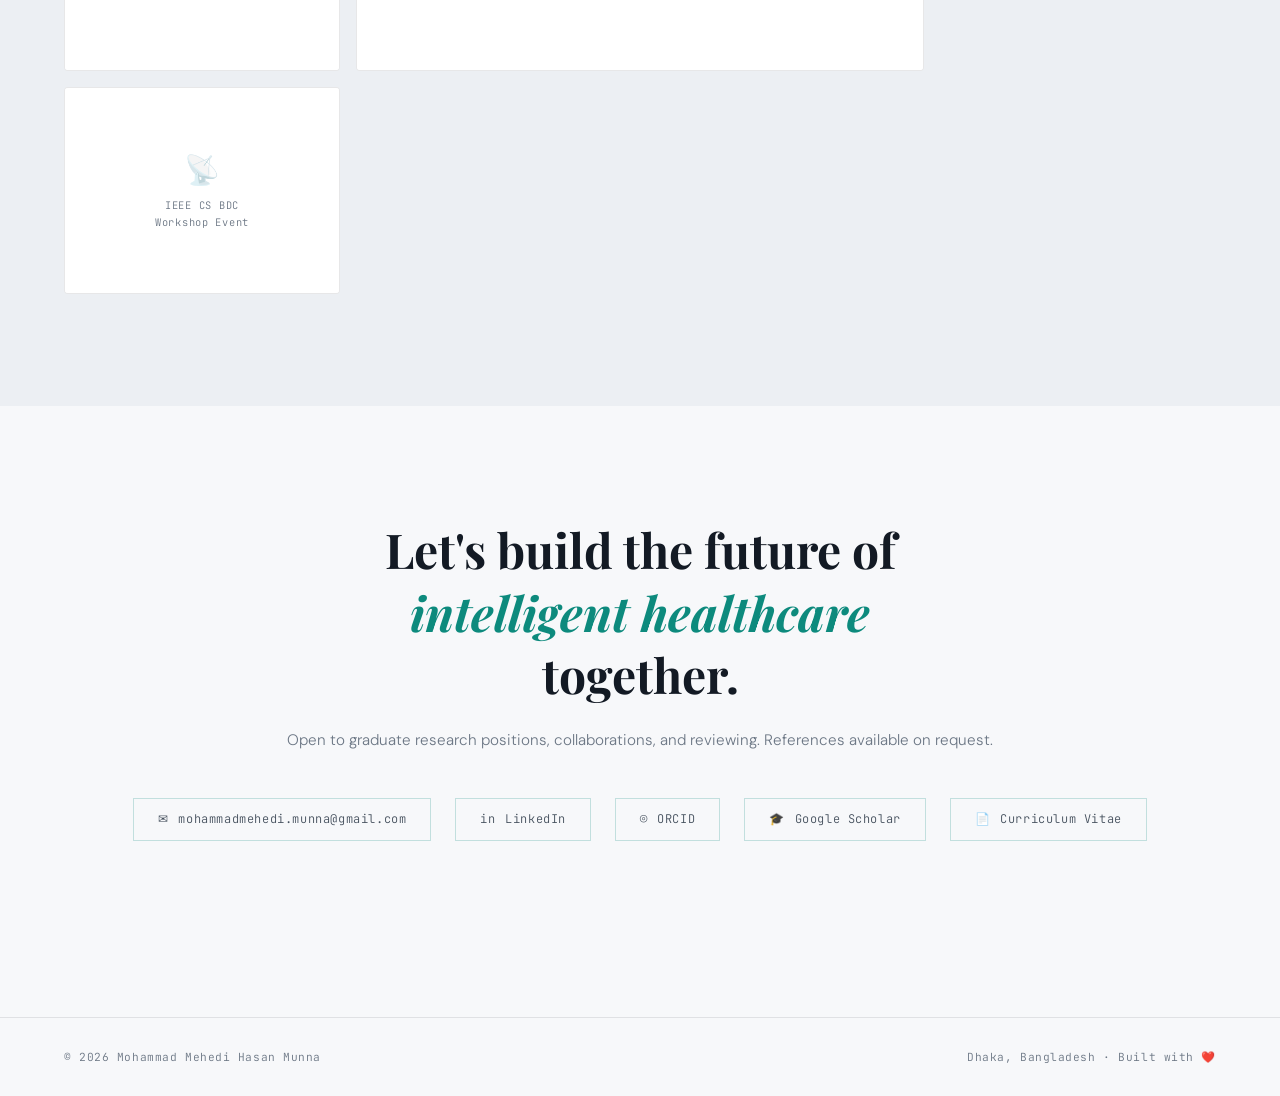
==== commit 7a5e56c1: "Update index.html" ====
--- a/index.html
+++ b/index.html
@@ -1,508 +1,1304 @@
 <!DOCTYPE html>
 <html lang="en">
 <head>
-<meta charset="utf-8">
-<meta name="viewport" content="width=device-width, initial-scale=1">
-<title>Mohammad Mehedi Hasan Munna — Medical image analysis &amp; self-supervised learning</title>
-<meta name="description" content="Computer science researcher working on label-efficient and self-supervised machine learning for medical image analysis, with a focus on accelerated MRI reconstruction for low-resource clinical settings.">
-<meta property="og:title" content="Mohammad Mehedi Hasan Munna">
-<meta property="og:description" content="Machine learning for medical image analysis — self-supervised MRI reconstruction for low-resource clinical settings.">
-<meta property="og:type" content="profile">
-<link rel="preconnect" href="https://fonts.googleapis.com">
-<link rel="preconnect" href="https://fonts.gstatic.com" crossorigin>
-<link href="https://fonts.googleapis.com/css2?family=Archivo:wdth,wght@62..125,400..800&family=IBM+Plex+Mono:wght@400;500&family=IBM+Plex+Sans:wght@400;500;600&display=swap" rel="stylesheet">
+<meta charset="UTF-8"/>
+<meta name="viewport" content="width=device-width, initial-scale=1.0"/>
+<title>Mohammad Mehedi Hasan Munna — ML Researcher</title>
+<link href="https://fonts.googleapis.com/css2?family=Playfair+Display:ital,wght@0,400;0,700;0,900;1,400&family=JetBrains+Mono:wght@300;400;500&family=DM+Sans:wght@300;400;500&display=swap" rel="stylesheet"/>
 <style>
-:root{
-  --film:#e9ecf1;
-  --paper:#ffffff;
-  --ink:#10151f;
-  --slate:#58657a;
-  --rule:#c7ced9;
-  --phase:#b4185e;
-  --display:"Archivo","Helvetica Neue",Arial,sans-serif;
-  --body:"IBM Plex Sans","Segoe UI",system-ui,sans-serif;
-  --mono:"IBM Plex Mono",ui-monospace,"SF Mono",Menlo,monospace;
-  --gut:clamp(20px,4vw,56px);
-}
-*{box-sizing:border-box}
-html{scroll-behavior:smooth}
-body{
-  margin:0;
-  background:var(--film);
-  color:var(--ink);
-  font-family:var(--body);
-  font-size:16px;
-  line-height:1.62;
-  -webkit-font-smoothing:antialiased;
-}
-a{color:var(--ink);text-decoration:none;border-bottom:1px solid var(--rule)}
-a:hover{color:var(--phase);border-bottom-color:var(--phase)}
-a:focus-visible,button:focus-visible{outline:2px solid var(--phase);outline-offset:3px;border-radius:2px}
-
-/* ---------- shell ---------- */
-.shell{max-width:1240px;margin:0 auto;padding:0 var(--gut)}
-@media(min-width:940px){
-  .shell{display:grid;grid-template-columns:270px minmax(0,1fr);gap:clamp(40px,6vw,88px);align-items:start}
-}
-
-/* ---------- left rail ---------- */
-.rail{padding:44px 0 28px}
-@media(min-width:940px){.rail{position:sticky;top:0;height:100vh;padding:64px 0 40px;display:flex;flex-direction:column}}
-.mark{
-  font-family:var(--mono);font-size:11px;letter-spacing:.16em;text-transform:uppercase;
-  color:var(--phase);display:block;margin-bottom:18px;
-}
-.rail h1{
-  font-family:var(--display);
-  font-variation-settings:"wdth" 112,"wght" 760;
-  font-size:clamp(28px,3.1vw,36px);
-  line-height:1.02;letter-spacing:-.02em;margin:0 0 14px;
-}
-.rail .role{font-size:14px;color:var(--slate);margin:0 0 26px;max-width:30ch}
-.nav{display:flex;gap:14px;flex-wrap:wrap;margin-bottom:26px}
-@media(min-width:940px){.nav{flex-direction:column;gap:2px;margin-bottom:auto}}
-.nav a{
-  font-family:var(--mono);font-size:12px;letter-spacing:.06em;text-transform:uppercase;
-  color:var(--slate);border:0;padding:3px 0;position:relative;
-}
-.nav a::before{content:"";position:absolute;left:-14px;top:50%;width:7px;height:1px;background:var(--phase);opacity:0;transition:opacity .18s}
-.nav a:hover,.nav a[aria-current="true"]{color:var(--ink)}
-@media(min-width:940px){.nav a[aria-current="true"]::before,.nav a:hover::before{opacity:1}}
-.contact-links{display:flex;flex-wrap:wrap;gap:6px 16px;padding-top:22px;border-top:1px solid var(--rule)}
-.contact-links a{font-size:13px;border:0;color:var(--slate)}
-.contact-links a:hover{color:var(--phase)}
-
-/* ---------- sections ---------- */
-main{padding-bottom:100px}
-section{padding:44px 0;border-top:1px solid var(--rule)}
-section:first-child{border-top:0;padding-top:clamp(32px,6vw,74px)}
-.eyebrow{
-  font-family:var(--mono);font-size:11px;letter-spacing:.18em;text-transform:uppercase;
-  color:var(--slate);margin:0 0 22px;display:flex;align-items:center;gap:12px;
-}
-.eyebrow::after{content:"";flex:1;height:1px;background:var(--rule)}
-h2{
-  font-family:var(--display);font-variation-settings:"wdth" 100,"wght" 700;
-  font-size:clamp(21px,2.3vw,26px);letter-spacing:-.01em;margin:0 0 18px;line-height:1.2;
-}
-h3{font-family:var(--display);font-variation-settings:"wdth" 100,"wght" 660;font-size:17px;margin:0 0 3px;letter-spacing:-.005em}
-p{margin:0 0 16px;max-width:74ch}
-
-/* ---------- hero ---------- */
-.lede{
-  font-family:var(--display);font-variation-settings:"wdth" 96,"wght" 480;
-  font-size:clamp(20px,2.5vw,29px);line-height:1.34;letter-spacing:-.015em;
-  max-width:22ch;margin:0 0 10px;
-}
-.lede em{font-style:normal;color:var(--phase)}
-.sub{color:var(--slate);max-width:60ch;margin-bottom:34px}
-
-/* ---------- signature: k-space sampling mask ---------- */
-.kspace{margin:0;background:var(--paper);border:1px solid var(--rule);padding:22px 22px 14px}
-.kspace svg{display:block;width:100%;height:auto;clip-path:inset(0 50% 0 50%);animation:acquire 1.5s cubic-bezier(.22,.85,.25,1) .25s forwards}
-@keyframes acquire{to{clip-path:inset(0 0 0 0)}}
-.kspace figcaption{
-  font-family:var(--mono);font-size:11px;line-height:1.5;letter-spacing:.02em;color:var(--slate);
-  margin-top:14px;padding-top:12px;border-top:1px solid var(--rule);max-width:64ch;
-}
-.kspace figcaption b{color:var(--ink);font-weight:500}
-@media(prefers-reduced-motion:reduce){
-  .kspace svg{animation:none;clip-path:none}
-  html{scroll-behavior:auto}
-}
-
-/* ---------- stats strip ---------- */
-.strip{display:grid;grid-template-columns:repeat(auto-fit,minmax(126px,1fr));gap:1px;background:var(--rule);border:1px solid var(--rule);margin-top:30px}
-.strip div{background:var(--film);padding:16px 18px}
-.strip .n{font-family:var(--display);font-variation-settings:"wdth" 108,"wght" 720;font-size:26px;line-height:1;display:block}
-.strip .l{font-family:var(--mono);font-size:10.5px;letter-spacing:.11em;text-transform:uppercase;color:var(--slate);margin-top:7px;display:block}
-
-/* ---------- publications ---------- */
-.filters{display:flex;flex-wrap:wrap;gap:8px;margin-bottom:26px}
-.filters button{
-  font-family:var(--mono);font-size:11px;letter-spacing:.08em;text-transform:uppercase;
-  background:transparent;border:1px solid var(--rule);color:var(--slate);
-  padding:7px 13px;cursor:pointer;transition:.16s;
-}
-.filters button:hover{border-color:var(--ink);color:var(--ink)}
-.filters button[aria-pressed="true"]{background:var(--ink);border-color:var(--ink);color:var(--film)}
-.pubs{list-style:none;margin:0;padding:0}
-.pub{display:grid;grid-template-columns:52px minmax(0,1fr);gap:16px;padding:19px 0;border-top:1px solid var(--rule)}
-.pub:first-child{border-top:0;padding-top:0}
-.pub[hidden]{display:none}
-.tag{font-family:var(--mono);font-size:11px;letter-spacing:.06em;color:var(--slate);padding-top:4px}
-.pub-title{font-family:var(--display);font-variation-settings:"wdth" 100,"wght" 620;font-size:16.5px;line-height:1.4;margin:0 0 6px;letter-spacing:-.005em}
-.authors{font-size:13.5px;color:var(--slate);margin:0 0 7px;line-height:1.55}
-.authors b{color:var(--ink);font-weight:600}
-.meta{font-family:var(--mono);font-size:11.5px;color:var(--slate);margin:0;display:flex;flex-wrap:wrap;gap:5px 10px;align-items:baseline}
-.meta .venue{color:var(--ink)}
-.meta a{border-bottom-color:var(--rule);color:var(--slate)}
-.status{color:var(--phase)}
-.note{font-size:13.5px;color:var(--slate);margin-top:20px;font-style:italic}
-
-/* ---------- entries (experience / service) ---------- */
-.entry{display:grid;grid-template-columns:150px minmax(0,1fr);gap:16px;padding:20px 0;border-top:1px solid var(--rule)}
-.entry:first-of-type{border-top:0;padding-top:0}
-.when{font-family:var(--mono);font-size:11.5px;letter-spacing:.03em;color:var(--slate);padding-top:4px}
-.where{font-size:13.5px;color:var(--slate);margin:0 0 9px}
-.entry ul{margin:0;padding-left:17px}
-.entry li{margin-bottom:5px;font-size:14.5px}
-@media(max-width:620px){
-  .entry,.pub{grid-template-columns:1fr;gap:7px}
-  .when,.tag{padding-top:0}
-}
-
-/* ---------- skills ---------- */
-.skills{display:grid;gap:1px;background:var(--rule);border:1px solid var(--rule)}
-@media(min-width:700px){.skills{grid-template-columns:1fr 1fr}}
-.skills div{background:var(--film);padding:15px 18px}
-.skills dt{font-family:var(--mono);font-size:10.5px;letter-spacing:.11em;text-transform:uppercase;color:var(--phase);margin-bottom:5px}
-.skills dd{margin:0;font-size:14.5px;line-height:1.55}
-
-/* ---------- contact ---------- */
-.contact-grid{display:flex;flex-wrap:wrap;gap:10px;margin-bottom:18px}
-.contact-grid a{
-  font-family:var(--mono);font-size:12px;letter-spacing:.05em;
-  border:1px solid var(--rule);padding:9px 15px;color:var(--ink);transition:.16s;
-}
-.contact-grid a:hover{background:var(--ink);color:var(--film);border-color:var(--ink)}
-footer{font-family:var(--mono);font-size:11px;color:var(--slate);padding:26px 0 0;border-top:1px solid var(--rule);margin-top:44px}
+  *, *::before, *::after { margin: 0; padding: 0; box-sizing: border-box; }
+
+  :root {
+    --bg: #f7f8fa;
+    --bg2: #ffffff;
+    --bg3: #eceff3;
+    --teal: #0d8a7d;
+    --teal2: #0a6b61;
+    --teal-dim: rgba(13,138,125,0.09);
+    --teal-dim2: rgba(13,138,125,0.045);
+    --text: #131a24;
+    --text-muted: #6b7684;
+    --text-dim: #47525f;
+    --border: rgba(13,138,125,0.22);
+    --border2: rgba(19,26,36,0.10);
+    --gold: #b45309;
+  }
+
+  html { scroll-behavior: smooth; }
+
+  /* Touch devices and reduced-motion users get the normal cursor back */
+  @media (hover: none), (pointer: coarse) {
+    body { cursor: auto !important; }
+    .cursor, .cursor-ring { display: none !important; }
+  }
+  @media (prefers-reduced-motion: reduce) {
+    body { cursor: auto !important; }
+    .cursor, .cursor-ring { display: none !important; }
+    * { animation-duration: 0.01ms !important; transition-duration: 0.01ms !important; }
+    html { scroll-behavior: auto; }
+  }
+
+  body {
+    background: var(--bg);
+    color: var(--text);
+    font-family: 'DM Sans', sans-serif;
+    font-weight: 300;
+    overflow-x: hidden;
+    cursor: none;
+  }
+
+  /* Custom cursor */
+  .cursor {
+    position: fixed; top: 0; left: 0; pointer-events: none; z-index: 9999;
+    width: 10px; height: 10px;
+    background: var(--teal);
+    border-radius: 50%;
+    transform: translate(-50%, -50%);
+    transition: transform 0.1s ease;
+    mix-blend-mode: multiply;
+  }
+  .cursor-ring {
+    position: fixed; top: 0; left: 0; pointer-events: none; z-index: 9998;
+    width: 36px; height: 36px;
+    border: 1px solid rgba(13,138,125,0.45);
+    border-radius: 50%;
+    transform: translate(-50%, -50%);
+    transition: transform 0.15s ease, width 0.3s, height 0.3s, opacity 0.3s;
+  }
+
+  /* Scrollbar */
+  ::-webkit-scrollbar { width: 4px; }
+  ::-webkit-scrollbar-track { background: var(--bg); }
+  ::-webkit-scrollbar-thumb { background: var(--teal2); border-radius: 2px; }
+
+  /* NAV */
+  nav {
+    position: fixed; top: 0; left: 0; right: 0; z-index: 100;
+    display: flex; align-items: center; justify-content: space-between;
+    padding: 1.4rem 4rem;
+    backdrop-filter: blur(20px);
+    border-bottom: 1px solid var(--border2);
+    background: rgba(247,248,250,0.82);
+  }
+  .nav-logo {
+    font-family: 'JetBrains Mono', monospace;
+    font-size: 0.85rem;
+    color: var(--teal);
+    letter-spacing: 0.05em;
+  }
+  .nav-links { display: flex; gap: 2.5rem; list-style: none; }
+  .nav-links a {
+    font-family: 'JetBrains Mono', monospace;
+    font-size: 0.75rem;
+    color: var(--text-dim);
+    text-decoration: none;
+    letter-spacing: 0.08em;
+    text-transform: uppercase;
+    transition: color 0.3s;
+  }
+  .nav-links a:hover { color: var(--teal); }
+
+  /* HERO */
+  #hero {
+    min-height: 100vh;
+    display: flex; align-items: center;
+    padding: 8rem 4rem 4rem;
+    position: relative;
+    overflow: hidden;
+  }
+  .hero-inner {
+    display: flex;
+    align-items: center;
+    gap: 5rem;
+    width: 100%;
+    position: relative;
+    z-index: 1;
+  }
+  .hero-photo-col {
+    flex-shrink: 0;
+    display: flex; flex-direction: column; align-items: center; gap: 1.2rem;
+    animation: fadeUp 0.8s 0.5s ease both;
+  }
+  .hero-photo-frame {
+    position: relative; width: 240px; height: 280px;
+  }
+  .hero-photo-frame::before {
+    content: ''; position: absolute; inset: -2px;
+    background: conic-gradient(var(--teal), transparent, var(--teal2), transparent, var(--teal));
+    border-radius: 14px; z-index: 0;
+    animation: rotateBorder 4s linear infinite;
+  }
+  @keyframes rotateBorder { to { transform: rotate(360deg); } }
+  .hero-photo-frame::after {
+    content: ''; position: absolute; inset: 1px;
+    background: var(--bg); border-radius: 12px; z-index: 0;
+  }
+  .hero-photo-frame img, .hero-photo-placeholder {
+    position: relative; z-index: 1;
+    width: 100%; height: 100%;
+    object-fit: cover; border-radius: 12px; display: block;
+  }
+  .hero-photo-placeholder {
+    background: var(--bg3);
+    display: flex; flex-direction: column; align-items: center; justify-content: center; gap: 0.6rem;
+    cursor: pointer; transition: all 0.3s;
+  }
+  .hero-photo-placeholder:hover { background: var(--teal-dim); }
+  .upload-icon { font-size: 2.5rem; opacity: 0.35; }
+  .upload-text {
+    font-family: 'JetBrains Mono', monospace; font-size: 0.62rem;
+    color: var(--text-muted); letter-spacing: 0.08em; text-align: center; line-height: 1.7;
+  }
+  .hero-photo-badge {
+    font-family: 'JetBrains Mono', monospace; font-size: 0.65rem;
+    color: var(--teal); letter-spacing: 0.06em;
+    border: 1px solid var(--border); padding: 0.35rem 0.9rem; background: var(--teal-dim2);
+  }
+  #photoInput { display: none; }
+
+  .gallery-card img { position:absolute; inset:0; width:100%; height:100%; object-fit:cover; z-index:1; }
+  .gallery-card img + .gallery-overlay { z-index:2; }
+
+  .pub-card, .skill-group, .award-card, .timeline-item { box-shadow: 0 1px 2px rgba(19,26,36,0.04); }
+
+  /* Grid background */
+  #hero::before {
+    content: '';
+    position: absolute; inset: 0;
+    background-image:
+      linear-gradient(rgba(13,138,125,0.07) 1px, transparent 1px),
+      linear-gradient(90deg, rgba(13,138,125,0.07) 1px, transparent 1px);
+    background-size: 60px 60px;
+    mask-image: radial-gradient(ellipse 80% 80% at 50% 50%, black 30%, transparent 100%);
+  }
+
+  /* Glow blobs */
+  .blob {
+    position: absolute; border-radius: 50%; filter: blur(120px); pointer-events: none;
+  }
+  .blob-1 {
+    width: 600px; height: 600px;
+    background: radial-gradient(circle, rgba(13,138,125,0.10) 0%, transparent 70%);
+    top: -100px; right: -100px;
+    animation: float1 8s ease-in-out infinite;
+  }
+  .blob-2 {
+    width: 400px; height: 400px;
+    background: radial-gradient(circle, rgba(10,107,97,0.08) 0%, transparent 70%);
+    bottom: 0; left: 10%;
+    animation: float2 10s ease-in-out infinite;
+  }
+  @keyframes float1 { 0%,100%{transform:translate(0,0)} 50%{transform:translate(-30px,30px)} }
+  @keyframes float2 { 0%,100%{transform:translate(0,0)} 50%{transform:translate(20px,-20px)} }
+
+  .hero-content { position: relative; z-index: 1; max-width: 800px; }
+
+  .hero-tag {
+    display: inline-flex; align-items: center; gap: 0.5rem;
+    font-family: 'JetBrains Mono', monospace;
+    font-size: 0.75rem;
+    color: var(--teal);
+    border: 1px solid var(--border);
+    padding: 0.4rem 1rem;
+    border-radius: 2px;
+    margin-bottom: 2rem;
+    letter-spacing: 0.1em;
+    animation: fadeUp 0.8s ease both;
+  }
+  .hero-tag::before { content: '▶'; font-size: 0.5rem; }
+
+  .hero-name {
+    font-family: 'Playfair Display', serif;
+    font-size: clamp(3rem, 7vw, 5.5rem);
+    font-weight: 900;
+    line-height: 1.05;
+    margin-bottom: 1.5rem;
+    animation: fadeUp 0.8s 0.1s ease both;
+  }
+  .hero-name span { color: var(--teal); font-style: italic; }
+
+  .hero-desc {
+    font-size: 1.1rem;
+    color: var(--text-dim);
+    line-height: 1.8;
+    max-width: 580px;
+    margin-bottom: 3rem;
+    animation: fadeUp 0.8s 0.2s ease both;
+  }
+
+  .hero-stats {
+    display: flex; gap: 3rem;
+    margin-bottom: 3rem;
+    animation: fadeUp 0.8s 0.3s ease both;
+  }
+  .stat-num {
+    font-family: 'Playfair Display', serif;
+    font-size: 2.5rem;
+    font-weight: 700;
+    color: var(--teal);
+    display: block;
+    line-height: 1;
+  }
+  .stat-label {
+    font-size: 0.75rem;
+    color: var(--text-muted);
+    font-family: 'JetBrains Mono', monospace;
+    letter-spacing: 0.05em;
+    text-transform: uppercase;
+    margin-top: 0.3rem;
+  }
+
+  .hero-ctas {
+    display: flex; gap: 1rem; flex-wrap: wrap;
+    animation: fadeUp 0.8s 0.4s ease both;
+  }
+  .btn-primary {
+    padding: 0.9rem 2rem;
+    background: var(--teal);
+    color: var(--bg);
+    font-family: 'JetBrains Mono', monospace;
+    font-size: 0.8rem;
+    font-weight: 500;
+    letter-spacing: 0.08em;
+    text-transform: uppercase;
+    border: none;
+    text-decoration: none;
+    transition: all 0.3s;
+    display: inline-block;
+    clip-path: polygon(0 0, calc(100% - 12px) 0, 100% 12px, 100% 100%, 12px 100%, 0 calc(100% - 12px));
+  }
+  .btn-primary:hover { background: #99f6e4; transform: translateY(-2px); }
+  .btn-outline {
+    padding: 0.9rem 2rem;
+    background: transparent;
+    color: var(--teal);
+    font-family: 'JetBrains Mono', monospace;
+    font-size: 0.8rem;
+    font-weight: 500;
+    letter-spacing: 0.08em;
+    text-transform: uppercase;
+    border: 1px solid var(--border);
+    text-decoration: none;
+    transition: all 0.3s;
+    display: inline-block;
+  }
+  .btn-outline:hover { border-color: var(--teal); background: var(--teal-dim); }
+
+  /* Scroll indicator */
+  .scroll-hint {
+    position: absolute; bottom: 3rem; left: 4rem;
+    display: flex; align-items: center; gap: 1rem;
+    font-family: 'JetBrains Mono', monospace;
+    font-size: 0.7rem;
+    color: var(--text-muted);
+    letter-spacing: 0.1em;
+    animation: fadeUp 1s 0.8s ease both;
+  }
+  .scroll-line {
+    width: 60px; height: 1px;
+    background: linear-gradient(90deg, var(--teal), transparent);
+    animation: expandLine 1.5s 1s ease both;
+  }
+  @keyframes expandLine { from { width: 0; } to { width: 60px; } }
+
+  /* SECTIONS */
+  section { padding: 7rem 4rem; }
+  .section-header {
+    display: flex; align-items: center; gap: 1.5rem;
+    margin-bottom: 4rem;
+  }
+  .section-num {
+    font-family: 'JetBrains Mono', monospace;
+    font-size: 0.7rem;
+    color: var(--teal);
+    letter-spacing: 0.1em;
+  }
+  .section-title {
+    font-family: 'Playfair Display', serif;
+    font-size: clamp(1.8rem, 3vw, 2.5rem);
+    font-weight: 700;
+  }
+  .section-line {
+    flex: 1; height: 1px;
+    background: linear-gradient(90deg, var(--border), transparent);
+  }
+
+  /* ABOUT */
+  #about { background: var(--bg2); }
+  .about-grid {
+    display: grid;
+    grid-template-columns: 1fr 1fr;
+    gap: 5rem;
+    align-items: start;
+  }
+  .about-text p {
+    color: var(--text-dim);
+    line-height: 1.9;
+    margin-bottom: 1.2rem;
+    font-size: 1rem;
+  }
+  .about-text p strong { color: var(--text); font-weight: 500; }
+
+  .interests-grid {
+    display: grid;
+    grid-template-columns: 1fr 1fr;
+    gap: 0.8rem;
+  }
+  .interest-tag {
+    padding: 0.8rem 1rem;
+    border: 1px solid var(--border);
+    background: var(--teal-dim2);
+    font-family: 'JetBrains Mono', monospace;
+    font-size: 0.72rem;
+    color: var(--teal);
+    letter-spacing: 0.05em;
+    transition: all 0.3s;
+    position: relative;
+    overflow: hidden;
+  }
+  .interest-tag::before {
+    content: ''; position: absolute; inset: 0;
+    background: var(--teal-dim);
+    transform: translateX(-100%);
+    transition: transform 0.3s ease;
+  }
+  .interest-tag:hover::before { transform: translateX(0); }
+  .interest-tag:hover { border-color: var(--teal); }
+  .interest-tag span { position: relative; z-index: 1; }
+
+  /* EXPERIENCE */
+  #experience { background: var(--bg); }
+  .timeline { position: relative; padding-left: 2rem; }
+  .timeline::before {
+    content: ''; position: absolute; left: 0; top: 0; bottom: 0;
+    width: 1px;
+    background: linear-gradient(180deg, var(--teal), var(--teal2), transparent);
+  }
+  .timeline-item {
+    position: relative;
+    padding: 0 0 3rem 2.5rem;
+    opacity: 0;
+    transform: translateX(-20px);
+    transition: all 0.5s ease;
+  }
+  .timeline-item.visible { opacity: 1; transform: translateX(0); }
+  .timeline-dot {
+    position: absolute; left: -2rem; top: 0.4rem;
+    width: 10px; height: 10px;
+    background: var(--teal);
+    border-radius: 50%;
+    transform: translateX(-4px);
+    box-shadow: 0 0 12px var(--teal);
+  }
+  .timeline-period {
+    font-family: 'JetBrains Mono', monospace;
+    font-size: 0.7rem;
+    color: var(--teal);
+    letter-spacing: 0.08em;
+    margin-bottom: 0.5rem;
+  }
+  .timeline-role {
+    font-family: 'Playfair Display', serif;
+    font-size: 1.3rem;
+    font-weight: 700;
+    margin-bottom: 0.3rem;
+  }
+  .timeline-org {
+    font-size: 0.85rem;
+    color: var(--text-muted);
+    margin-bottom: 1rem;
+    font-style: italic;
+  }
+  .timeline-points { list-style: none; }
+  .timeline-points li {
+    color: var(--text-dim);
+    font-size: 0.9rem;
+    line-height: 1.6;
+    padding: 0.3rem 0;
+    padding-left: 1.2rem;
+    position: relative;
+  }
+  .timeline-points li::before {
+    content: '→';
+    position: absolute; left: 0;
+    color: var(--teal);
+    font-size: 0.75rem;
+  }
+
+  /* PUBLICATIONS */
+  #publications { background: var(--bg2); }
+  .pub-tabs {
+    display: flex; gap: 0; margin-bottom: 3rem;
+    border-bottom: 1px solid var(--border2);
+  }
+  .pub-tab {
+    padding: 0.8rem 1.5rem;
+    font-family: 'JetBrains Mono', monospace;
+    font-size: 0.75rem;
+    color: var(--text-muted);
+    cursor: pointer;
+    border-bottom: 2px solid transparent;
+    margin-bottom: -1px;
+    transition: all 0.3s;
+    letter-spacing: 0.05em;
+    background: none; border-top: none; border-left: none; border-right: none;
+  }
+  .pub-tab.active { color: var(--teal); border-bottom-color: var(--teal); }
+  .pub-tab:hover { color: var(--text); }
+
+  .pub-content { display: none; }
+  .pub-content.active { display: block; }
+
+  .pub-card {
+    padding: 1.5rem;
+    border: 1px solid var(--border2);
+    border-left: 3px solid var(--teal2);
+    background: var(--bg3);
+    margin-bottom: 1rem;
+    transition: all 0.3s;
+    opacity: 0;
+    transform: translateY(10px);
+    animation: fadeUp 0.5s ease forwards;
+  }
+  .pub-card:hover { border-left-color: var(--teal); background: var(--teal-dim2); }
+  .pub-title {
+    font-size: 0.95rem;
+    font-weight: 500;
+    color: var(--text);
+    margin-bottom: 0.5rem;
+    line-height: 1.5;
+  }
+  .pub-venue {
+    font-family: 'JetBrains Mono', monospace;
+    font-size: 0.72rem;
+    color: var(--teal);
+    margin-bottom: 0.4rem;
+  }
+  .pub-doi {
+    font-size: 0.75rem;
+    color: var(--text-muted);
+    font-style: italic;
+  }
+  .pub-badge {
+    display: inline-block;
+    padding: 0.2rem 0.6rem;
+    background: rgba(180,83,9,0.09);
+    border: 1px solid rgba(180,83,9,0.28);
+    color: var(--gold);
+    font-family: 'JetBrains Mono', monospace;
+    font-size: 0.65rem;
+    letter-spacing: 0.05em;
+    margin-left: 0.8rem;
+    vertical-align: middle;
+  }
+
+  /* SKILLS */
+  #skills { background: var(--bg); }
+  .skills-grid {
+    display: grid;
+    grid-template-columns: repeat(3, 1fr);
+    gap: 2rem;
+  }
+  .skill-group {
+    padding: 1.8rem;
+    border: 1px solid var(--border2);
+    background: var(--bg2);
+    transition: all 0.3s;
+    position: relative;
+    overflow: hidden;
+  }
+  .skill-group::after {
+    content: ''; position: absolute;
+    top: 0; left: 0; right: 0;
+    height: 2px;
+    background: linear-gradient(90deg, var(--teal), transparent);
+    transform: scaleX(0);
+    transform-origin: left;
+    transition: transform 0.4s ease;
+  }
+  .skill-group:hover::after { transform: scaleX(1); }
+  .skill-group:hover { border-color: var(--border); transform: translateY(-4px); }
+  .skill-group-title {
+    font-family: 'JetBrains Mono', monospace;
+    font-size: 0.7rem;
+    color: var(--teal);
+    letter-spacing: 0.1em;
+    text-transform: uppercase;
+    margin-bottom: 1.2rem;
+  }
+  .skill-tags { display: flex; flex-wrap: wrap; gap: 0.5rem; }
+  .skill-pill {
+    padding: 0.3rem 0.8rem;
+    background: var(--teal-dim2);
+    border: 1px solid var(--border);
+    font-size: 0.78rem;
+    color: var(--text-dim);
+    border-radius: 2px;
+    transition: all 0.2s;
+  }
+  .skill-pill:hover { color: var(--teal); border-color: var(--teal2); }
+
+  /* AWARDS */
+  #awards { background: var(--bg2); }
+  .awards-row {
+    display: flex; flex-wrap: wrap; gap: 1.5rem;
+  }
+  .award-card {
+    flex: 1; min-width: 280px;
+    padding: 2rem;
+    border: 1px solid rgba(245,158,11,0.2);
+    background: rgba(245,158,11,0.03);
+    position: relative;
+    transition: all 0.3s;
+  }
+  .award-card:hover { border-color: rgba(245,158,11,0.5); background: rgba(245,158,11,0.06); }
+  .award-icon { font-size: 2rem; margin-bottom: 1rem; }
+  .award-title { font-family: 'Playfair Display', serif; font-size: 1.2rem; font-weight: 700; margin-bottom: 0.4rem; }
+  .award-body { font-size: 0.85rem; color: var(--text-muted); line-height: 1.6; }
+
+  /* CONTACT */
+  #contact { background: var(--bg); text-align: center; }
+  .contact-tagline {
+    font-family: 'Playfair Display', serif;
+    font-size: clamp(1.5rem, 4vw, 3rem);
+    font-weight: 700;
+    max-width: 600px;
+    margin: 0 auto 1.5rem;
+    line-height: 1.3;
+  }
+  .contact-tagline em { color: var(--teal); font-style: italic; }
+  .contact-sub {
+    color: var(--text-muted);
+    font-size: 0.95rem;
+    margin-bottom: 3rem;
+  }
+  .contact-links {
+    display: flex; justify-content: center; flex-wrap: wrap; gap: 1.5rem;
+    margin-bottom: 4rem;
+  }
+  .contact-link {
+    display: flex; align-items: center; gap: 0.6rem;
+    padding: 0.8rem 1.5rem;
+    border: 1px solid var(--border);
+    color: var(--text-dim);
+    text-decoration: none;
+    font-family: 'JetBrains Mono', monospace;
+    font-size: 0.75rem;
+    letter-spacing: 0.05em;
+    transition: all 0.3s;
+  }
+  .contact-link:hover { color: var(--teal); border-color: var(--teal); background: var(--teal-dim); }
+
+  /* FOOTER */
+  footer {
+    padding: 2rem 4rem;
+    border-top: 1px solid var(--border2);
+    display: flex; justify-content: space-between; align-items: center;
+  }
+  footer span {
+    font-family: 'JetBrains Mono', monospace;
+    font-size: 0.7rem;
+    color: var(--text-muted);
+    letter-spacing: 0.05em;
+  }
+
+  /* ANIMATIONS */
+  @keyframes fadeUp {
+    from { opacity: 0; transform: translateY(24px); }
+    to { opacity: 1; transform: translateY(0); }
+  }
+
+  .reveal {
+    opacity: 0; transform: translateY(30px);
+    transition: opacity 0.6s ease, transform 0.6s ease;
+  }
+  .reveal.visible { opacity: 1; transform: translateY(0); }
+
+  /* GALLERY */
+  #gallery { background: var(--bg3); }
+  .gallery-intro {
+    color: var(--text-dim); font-size: 0.95rem; line-height: 1.8;
+    max-width: 600px; margin-bottom: 3rem;
+  }
+  .gallery-grid {
+    display: grid;
+    grid-template-columns: repeat(4, 1fr);
+    grid-template-rows: auto;
+    gap: 1rem;
+  }
+  .gallery-card {
+    position: relative; overflow: hidden; border-radius: 4px;
+    border: 1px solid var(--border2);
+    background: var(--bg2);
+    cursor: pointer;
+    transition: transform 0.3s, border-color 0.3s;
+    aspect-ratio: 4/3;
+  }
+  .gallery-card.tall { grid-row: span 2; aspect-ratio: unset; }
+  .gallery-card.wide { grid-column: span 2; }
+  .gallery-card:hover { transform: scale(1.02); border-color: var(--teal2); }
+  .gallery-card:hover .gallery-overlay { opacity: 1; }
+  .gallery-card img {
+    width: 100%; height: 100%; object-fit: cover; display: block;
+    transition: transform 0.4s ease;
+  }
+  .gallery-card:hover img { transform: scale(1.06); }
+  .gallery-placeholder {
+    width: 100%; height: 100%; min-height: 160px;
+    display: flex; flex-direction: column; align-items: center; justify-content: center; gap: 0.5rem;
+    background: var(--bg2);
+    cursor: pointer; transition: background 0.3s;
+  }
+  .gallery-placeholder:hover { background: var(--teal-dim2); }
+  .gallery-placeholder .ph-icon { font-size: 1.8rem; opacity: 0.3; }
+  .gallery-placeholder .ph-label {
+    font-family: 'JetBrains Mono', monospace; font-size: 0.65rem;
+    color: var(--text-muted); letter-spacing: 0.07em; text-align: center; line-height: 1.6;
+  }
+  .gallery-overlay {
+    position: absolute; inset: 0;
+    background: linear-gradient(to top, rgba(7,9,15,0.9) 0%, transparent 60%);
+    opacity: 0; transition: opacity 0.3s;
+    display: flex; align-items: flex-end; padding: 1rem;
+  }
+  .gallery-caption {
+    font-family: 'JetBrains Mono', monospace; font-size: 0.7rem;
+    color: var(--text); letter-spacing: 0.05em; line-height: 1.5;
+  }
+  .gallery-caption strong { color: var(--teal); display: block; }
+  .gallery-add-btn {
+    margin-top: 2rem;
+    display: inline-flex; align-items: center; gap: 0.6rem;
+    padding: 0.7rem 1.5rem;
+    border: 1px dashed var(--border);
+    background: transparent; color: var(--text-muted);
+    font-family: 'JetBrains Mono', monospace; font-size: 0.75rem;
+    letter-spacing: 0.06em; cursor: pointer; transition: all 0.3s;
+  }
+  .gallery-add-btn:hover { border-color: var(--teal); color: var(--teal); background: var(--teal-dim2); }
+
+  /* Lightbox */
+  .lightbox {
+    display: none; position: fixed; inset: 0; z-index: 1000;
+    background: rgba(7,9,15,0.95); backdrop-filter: blur(10px);
+    align-items: center; justify-content: center; flex-direction: column; gap: 1rem;
+  }
+  .lightbox.open { display: flex; }
+  .lightbox img { max-width: 85vw; max-height: 75vh; object-fit: contain; border-radius: 4px; }
+  .lightbox-close {
+    position: absolute; top: 2rem; right: 2rem;
+    background: none; border: 1px solid var(--border); color: var(--text);
+    font-size: 1.2rem; width: 42px; height: 42px; cursor: pointer;
+    display: flex; align-items: center; justify-content: center;
+    transition: all 0.3s;
+  }
+  .lightbox-close:hover { border-color: var(--teal); color: var(--teal); }
+  .lightbox-caption {
+    font-family: 'JetBrains Mono', monospace; font-size: 0.75rem;
+    color: var(--text-muted); letter-spacing: 0.06em; text-align: center;
+  }
+
+  /* RESPONSIVE */
+  @media (max-width: 900px) {
+    nav { padding: 1.2rem 2rem; }
+    .nav-links { gap: 1.5rem; }
+    section { padding: 5rem 2rem; }
+    #hero { padding: 7rem 2rem 4rem; }
+    .hero-inner { flex-direction: column-reverse; gap: 2.5rem; align-items: flex-start; }
+    .hero-photo-col { align-self: center; }
+    .about-grid { grid-template-columns: 1fr; gap: 3rem; }
+    .skills-grid { grid-template-columns: 1fr 1fr; }
+    .hero-stats { gap: 2rem; }
+    .gallery-grid { grid-template-columns: repeat(2, 1fr); }
+    .gallery-card.wide { grid-column: span 1; }
+    footer { flex-direction: column; gap: 0.5rem; text-align: center; }
+    .scroll-hint { display: none; }
+  }
+  @media (max-width: 600px) {
+    .nav-links { display: none; }
+    .skills-grid { grid-template-columns: 1fr; }
+    .interests-grid { grid-template-columns: 1fr; }
+    .hero-stats { flex-wrap: wrap; }
+    .gallery-grid { grid-template-columns: 1fr; }
+    .gallery-card.tall { grid-row: span 1; }
+  }
 </style>
 </head>
 <body>
-<div class="shell">
-
-  <aside class="rail">
-    <span class="mark">Dhaka, Bangladesh</span>
-    <h1>Mohammad<br>Mehedi Hasan<br>Munna</h1>
-    <p class="role">Machine learning for medical image analysis — label-efficient and self-supervised methods.</p>
-    <nav class="nav" aria-label="Sections">
-      <a href="#research">Research</a>
-      <a href="#publications">Publications</a>
-      <a href="#experience">Experience</a>
-      <a href="#service">Service</a>
-      <a href="#skills">Skills</a>
-      <a href="#contact">Contact</a>
-    </nav>
+
+<div class="cursor" id="cursor"></div>
+<div class="cursor-ring" id="cursorRing"></div>
+
+<!-- NAV -->
+<nav>
+  <div class="nav-logo">MMHM // ML RESEARCHER</div>
+  <ul class="nav-links">
+    <li><a href="#about">About</a></li>
+    <li><a href="#experience">Experience</a></li>
+    <li><a href="#publications">Publications</a></li>
+    <li><a href="#skills">Skills</a></li>
+    <li><a href="#gallery">Gallery</a></li>
+    <li><a href="#contact">Contact</a></li>
+  </ul>
+</nav>
+
+<!-- HERO -->
+<section id="hero">
+  <div class="blob blob-1"></div>
+  <div class="blob blob-2"></div>
+  <div class="hero-inner">
+  <!-- Photo column -->
+  <div class="hero-photo-col">
+    <div class="hero-photo-frame">
+      <img src="portrait.jpg" alt="Mohammad Mehedi Hasan Munna">
+    </div>
+    <div class="hero-photo-badge">ML RESEARCHER</div>
+  </div>
+  <!-- Text column -->
+  <div class="hero-content">
+    <div class="hero-tag">BSc CSE · East West University · Dhaka, Bangladesh</div>
+    <h1 class="hero-name">
+      Mohammad<br>Mehedi Hasan<br><span>Munna</span>
+    </h1>
+    <p class="hero-desc">
+      ML researcher working on <strong>medical image analysis</strong> — self-supervised MRI reconstruction, label-efficient learning, and <strong>explainable AI</strong> for clinical settings where annotated data is scarce.
+    </p>
+    <div class="hero-stats">
+      <div>
+        <span class="stat-num">11</span>
+        <div class="stat-label">Publications</div>
+      </div>
+      <div>
+        <span class="stat-num">6</span>
+        <div class="stat-label">Under Review</div>
+      </div>
+      <div>
+        <span class="stat-num">7</span>
+        <div class="stat-label">First Author</div>
+      </div>
+      <div>
+        <span class="stat-num">9</span>
+        <div class="stat-label">Conferences</div>
+      </div>
+      <div>
+        <span class="stat-num">1</span>
+        <div class="stat-label">Book Chapter</div>
+      </div>
+      <div>
+        <span class="stat-num">🏆</span>
+        <div class="stat-label">Best Intern Award</div>
+      </div>
+    </div>
+    <div class="hero-ctas">
+      <a href="#publications" class="btn-primary">View Research</a>
+      <a href="mailto:mohammadmehedi.munna@gmail.com" class="btn-outline">Get in Touch</a>
+    </div>
+  </div>
+  </div><!-- end hero-inner -->
+  <div class="scroll-hint">
+    <div class="scroll-line"></div>
+    <span>SCROLL</span>
+  </div>
+</section>
+
+<!-- ABOUT -->
+<section id="about">
+  <div class="section-header reveal">
+    <span class="section-num">01</span>
+    <h2 class="section-title">About</h2>
+    <div class="section-line"></div>
+  </div>
+  <div class="about-grid">
+    <div class="about-text reveal">
+      <p>I'm a Computer Science graduate of <strong>East West University, Dhaka</strong> (BSc CSE, Feb 2022 – Aug 2026), working at the intersection of deep learning and biomedical imaging.</p>
+      <p>I work as a <strong>Research Intern at AMIR Lab (DAIBI)</strong> on lightweight deep learning models for biomedical imaging, and previously as a <strong>Research Assistant at CCDS, Independent University Bangladesh</strong>, on medical image segmentation with self-supervised learning.</p>
+      <p>My undergraduate thesis, <strong>Self-Supervised Learning for Offline MRI Reconstruction</strong>, trains reconstruction models without fully sampled ground truth — the setting that actually holds in hospitals that cannot spare scanner time for reference acquisitions.</p>
+      <p>I have <strong>eleven peer-reviewed papers</strong> (first author on seven) and six manuscripts under review at <em>JMRI</em>, <em>PLOS ONE</em>, <em>Smart Agricultural Technology</em>, and <em>IEEE Access</em>.</p>
+      <p>I review for <strong>IEEE Access</strong> and <strong>IJECE</strong>, and for <strong>NeurIPS 2026</strong> and the <strong>MICCAI 2026 ShapeMI Workshop</strong>. I serve as Secretary of the IEEE Computer Society Bangladesh Chapter.</p>
+    </div>
+    <div class="reveal">
+      <h3 style="font-family:'Playfair Display',serif; font-size:1.1rem; margin-bottom:1.2rem; color:var(--text-dim);">Research Interests</h3>
+      <div class="interests-grid">
+        <div class="interest-tag"><span>🧠 Medical Imaging & DL</span></div>
+        <div class="interest-tag"><span>👁️ Computer Vision</span></div>
+        <div class="interest-tag"><span>🔍 Explainable AI (XAI)</span></div>
+        <div class="interest-tag"><span>🖼️ Image Processing</span></div>
+        <div class="interest-tag"><span>🧲 MRI Reconstruction</span></div>
+        <div class="interest-tag"><span>🧪 Self-Supervised Learning</span></div>
+        <div class="interest-tag"><span>🌐 IoT</span></div>
+      </div>
+    </div>
+  </div>
+</section>
+
+<!-- EXPERIENCE -->
+<section id="experience">
+  <div class="section-header reveal">
+    <span class="section-num">02</span>
+    <h2 class="section-title">Experience</h2>
+    <div class="section-line"></div>
+  </div>
+  <div class="timeline">
+    <div class="timeline-item">
+      <div class="timeline-dot"></div>
+      <div class="timeline-period">Mar 2026 – Present</div>
+      <div class="timeline-role">Secretary</div>
+      <div class="timeline-org">IEEE Computer Society Bangladesh Chapter — Secretariat &amp; SAC</div>
+      <ul class="timeline-points">
+        <li>Support Executive Committee initiatives, maintain chapter records and manage the chapter's online presence.</li>
+        <li>Coordinate inter-university student programmes, workshops and seminars.</li>
+      </ul>
+    </div>
+    <div class="timeline-item">
+      <div class="timeline-dot"></div>
+      <div class="timeline-period">Feb 2026 – Present</div>
+      <div class="timeline-role">Research Intern</div>
+      <div class="timeline-org">AMIR Lab (DAIBI), Dhaka, Bangladesh</div>
+      <ul class="timeline-points">
+        <li>Developing lightweight, optimized deep learning models for biomedical imaging.</li>
+        <li>Collaborating on ongoing computer vision projects and research paper development.</li>
+      </ul>
+    </div>
+    <div class="timeline-item">
+      <div class="timeline-dot"></div>
+      <div class="timeline-period">Dec 2025 – May 2026</div>
+      <div class="timeline-role">Research Assistant (Intern)</div>
+      <div class="timeline-org">Center for Computational &amp; Data Sciences (CCDS) — Independent University, Bangladesh</div>
+      <ul class="timeline-points">
+        <li>Conducting sustainable computer vision research for medical image segmentation using Self-Supervised Learning.</li>
+        <li>Developing automated annotation pipelines for agricultural imaging datasets (Tea Leaf Disease).</li>
+        <li>Tech Stack: Python, PyTorch, YOLOv8, OpenCV.</li>
+      </ul>
+    </div>
+    <div class="timeline-item">
+      <div class="timeline-dot"></div>
+      <div class="timeline-period">Jan 2025 – Jun 2025</div>
+      <div class="timeline-role">Tech Course Analyst & Coordinator (Intern)</div>
+      <div class="timeline-org">ICT Olympiad Bangladesh, Dhaka</div>
+      <ul class="timeline-points">
+        <li>Redesigned ICT curriculum to meet national and global standards.</li>
+        <li>Researched emerging tech trends for course development.</li>
+        <li>Awarded Best Intern – ICT Olympiad Bangladesh Season 2.</li>
+      </ul>
+    </div>
+    <div class="timeline-item">
+      <div class="timeline-dot"></div>
+      <div class="timeline-period">May 2025 – Mar 2026</div>
+      <div class="timeline-role">Public Relations Executive</div>
+      <div class="timeline-org">IEEE CS BDC Student Activities Committee</div>
+      <ul class="timeline-points">
+        <li>Organizing workshops and networking events connecting students with industry professionals.</li>
+        <li>Coordinating with university branches across Bangladesh to align with IEEE's global mission.</li>
+      </ul>
+    </div>
+  </div>
+</section>
+
+<!-- PUBLICATIONS -->
+<section id="publications">
+  <div class="section-header reveal">
+    <span class="section-num">03</span>
+    <h2 class="section-title">Publications</h2>
+    <div class="section-line"></div>
+  </div>
+  <div class="pub-tabs">
+    <button class="pub-tab active" onclick="showTab('journal')">Journal</button>
+    <button class="pub-tab" onclick="showTab('review')">Under Review</button>
+    <button class="pub-tab" onclick="showTab('conference')">Conference Papers</button>
+    <button class="pub-tab" onclick="showTab('book')">Book Chapters</button>
+  </div>
+
+  <div class="pub-content active" id="tab-journal">
+    <div class="pub-card" style="animation-delay:0.05s">
+      <div class="pub-title">
+        A Runtime Safety Copilot for AI-Native O-RAN: Predictive Verification and Fail-Safe Enforcement in Near-RT RIC Control Loops
+        <span class="pub-badge">IF 3.9</span>
+      </div>
+      <div class="pub-venue">IEEE Access · 2026 · Jawad, Munna, Kabir, Antu &amp; Tulona</div>
+      <div class="pub-doi">DOI: 10.1109/ACCESS.2026.3686132</div>
+    </div>
+  </div>
+
+  <div class="pub-content" id="tab-review">
+    <div class="pub-card" style="animation-delay:0.05s">
+      <div class="pub-title">Self-Supervised Learning for Accelerated MRI: A Critical Review of Paradigms, Trustworthiness, and Translational Challenges <span class="pub-badge">UNDER REVIEW</span></div>
+      <div class="pub-venue">Journal of Magnetic Resonance Imaging (JMRI) · First and co-corresponding author</div>
+    </div>
+    <div class="pub-card" style="animation-delay:0.1s">
+      <div class="pub-title">Artificial Intelligence for Women's Reproductive Health: A Scoping Review of Global Diagnostic Trends, Methodological Gaps, and a Translational Research Agenda for Low-Resource Settings <span class="pub-badge">MAJOR REVISION</span></div>
+      <div class="pub-venue">PLOS ONE · First and corresponding author</div>
+    </div>
+    <div class="pub-card" style="animation-delay:0.15s">
+      <div class="pub-title">JPEG2000 Compression Thresholds for Deep Learning-Based Cancer Histopathology Classification: A Multi-Dataset, Multi-Tissue Evaluation with Compression-Aware Training <span class="pub-badge">UNDER REVIEW</span></div>
+      <div class="pub-venue">PLOS ONE · First and corresponding author</div>
+    </div>
+    <div class="pub-card" style="animation-delay:0.2s">
+      <div class="pub-title">AGRI-KD: A Lightweight Multi-Task Framework for Rice Disease Diagnosis with Localization and Severity Quantification <span class="pub-badge">UNDER REVIEW</span></div>
+      <div class="pub-venue">Smart Agricultural Technology · First and corresponding author</div>
+    </div>
+    <div class="pub-card" style="animation-delay:0.25s">
+      <div class="pub-title">Two further co-authored manuscripts</div>
+      <div class="pub-venue">IEEE Access · IoT gateway architecture; embedded flood-risk sensing</div>
+    </div>
+  </div>
+
+  <div class="pub-content" id="tab-conference">
+    <div class="pub-card" style="animation-delay:0.02s">
+      <div class="pub-title">A Comparative Survey of IoT Platforms: Architecture, Security, and Emerging Trends Toward Distributed Intelligence <span class="pub-badge">ORAL</span></div>
+      <div class="pub-venue">ICHORA 2026 · 8th Intl. Congress on Human-Computer Interaction, Optimization and Robotic Applications</div>
+    </div>
+    <div class="pub-card" style="animation-delay:0.05s">
+      <div class="pub-title">AI-Assisted PCOS Screening from Ultrasound Using Vision Transformers and Explainable Attention</div>
+      <div class="pub-venue">ICECTE 2026 · 5th Intl. Conference on Electrical, Computer & Telecommunication Engineering</div>
+      <div class="pub-doi">DOI: 10.1109/ICECTE69292.2026.11429340</div>
+    </div>
+    <div class="pub-card" style="animation-delay:0.1s">
+      <div class="pub-title">Deep Learning for Reliable Healthcare: Insights from Chest X-Ray Prediction <span class="pub-badge">ORAL</span></div>
+      <div class="pub-venue">ICCIT 2025 · 28th Intl. Conference on Computer and Information Technology</div>
+    </div>
+    <div class="pub-card" style="animation-delay:0.15s">
+      <div class="pub-title">Optimized Bandwidth Allocation in Cellular Networks Using Genetic Algorithms and a Historical Stability Index</div>
+      <div class="pub-venue">ICNGN 2025 · Intl. Conference on Intelligent Computing and Next Generation Networks</div>
+      <div class="pub-doi">DOI: 10.1109/ICNGN67480.2025.11413736</div>
+    </div>
+    <div class="pub-card" style="animation-delay:0.2s">
+      <div class="pub-title">Contrastive Representation Learning for Acute Lymphoblastic Leukemia: A SimCLR and EfficientNet-B0 Approach</div>
+      <div class="pub-venue">SPICSCON 2025 · Intl. Conference on Signal Processing, Information, Communication and Systems</div>
+    </div>
+    <div class="pub-card" style="animation-delay:0.25s">
+      <div class="pub-title">Deep Learning in Cybersecurity: A Hybrid CNN Framework for Multi-Source Malware Detection</div>
+      <div class="pub-venue">QPAIN 2025 · Intl. Conference on Quantum Photonics, Artificial Intelligence, and Networking</div>
+      <div class="pub-doi">DOI: 10.1109/QPAIN66474.2025.11171945</div>
+    </div>
+    <div class="pub-card" style="animation-delay:0.3s">
+      <div class="pub-title">Automated Diagnosis of Acute Lymphoblastic Leukemia Leveraging EfficientNet and Fastai</div>
+      <div class="pub-venue">ICCIT 2024 · 27th Intl. Conference on Computer and Information Technology (pp. 233–238)</div>
+      <div class="pub-doi">DOI: 10.1109/ICCIT64611.2024.11021950</div>
+    </div>
+    <div class="pub-card" style="animation-delay:0.35s">
+      <div class="pub-title">A Novel Hybrid Xception-DenseNet121 Model for Acute Lymphoblastic Leukemia Classification</div>
+      <div class="pub-venue">STI 2024 · 6th Intl. Conference on Sustainable Technologies for Industry 5.0</div>
+      <div class="pub-doi">DOI: 10.1109/STI64222.2024.10951150</div>
+    </div>
+    <div class="pub-card" style="animation-delay:0.4s">
+      <div class="pub-title">Leveraging Hybrid Deep Learning for Effective Multiclass Blood Cancer Detection</div>
+      <div class="pub-venue">ICRPSET 2024 · Intl. Conference on Recent Progresses in Science, Engineering and Technology</div>
+      <div class="pub-doi">DOI: 10.1109/ICRPSET64863.2024.10955897</div>
+    </div>
+  </div>
+
+  <div class="pub-content" id="tab-book">
+    <div class="pub-card" style="animation-delay:0.05s">
+      <div class="pub-title">Explainable Hybrid Convolutional Networks for Accurate Malaria Diagnosis in Blood Smear Images</div>
+      <div class="pub-venue">Springer CCIS · Data Science, AI and Applications (ICDSAIA 2025), vol. 2682</div>
+      <div class="pub-doi">DOI: 10.1007/978-3-032-11352-8_4</div>
+    </div>
+  </div>
+</section>
+
+<!-- SKILLS -->
+<section id="skills">
+  <div class="section-header reveal">
+    <span class="section-num">04</span>
+    <h2 class="section-title">Skills</h2>
+    <div class="section-line"></div>
+  </div>
+  <div class="skills-grid">
+    <div class="skill-group reveal">
+      <div class="skill-group-title">Programming</div>
+      <div class="skill-tags">
+        <span class="skill-pill">Python</span>
+        <span class="skill-pill">SQL</span>
+        <span class="skill-pill">NoSQL</span>
+        <span class="skill-pill">PHP</span>
+        <span class="skill-pill">C</span>
+        <span class="skill-pill">HTML/CSS</span>
+        <span class="skill-pill">Java</span>
+      </div>
+    </div>
+    <div class="skill-group reveal">
+      <div class="skill-group-title">ML Libraries</div>
+      <div class="skill-tags">
+        <span class="skill-pill">PyTorch</span>
+        <span class="skill-pill">TensorFlow</span>
+        <span class="skill-pill">Scikit-learn</span>
+        <span class="skill-pill">fastai</span>
+        <span class="skill-pill">lightly.ai</span>
+        <span class="skill-pill">SciPy</span>
+        <span class="skill-pill">Statsmodels</span>
+        <span class="skill-pill">Hugging Face</span>
+      </div>
+    </div>
+    <div class="skill-group reveal">
+      <div class="skill-group-title">Data Science & AI</div>
+      <div class="skill-tags">
+        <span class="skill-pill">Computer Vision</span>
+        <span class="skill-pill">Transfer Learning</span>
+        <span class="skill-pill">Explainable AI</span>
+        <span class="skill-pill">Image Processing</span>
+        <span class="skill-pill">Self-Supervised Learning</span>
+        <span class="skill-pill">Contrastive Learning (SimCLR)</span>
+        <span class="skill-pill">Vision Transformers</span>
+        <span class="skill-pill">Segmentation</span>
+        <span class="skill-pill">Classification</span>
+        <span class="skill-pill">Forecasting</span>
+      </div>
+    </div>
+    <div class="skill-group reveal">
+      <div class="skill-group-title">Tools & Frameworks</div>
+      <div class="skill-tags">
+        <span class="skill-pill">YOLOv8</span>
+        <span class="skill-pill">OpenCV</span>
+        <span class="skill-pill">Flask</span>
+        <span class="skill-pill">SimpleITK</span>
+        <span class="skill-pill">scikit-image</span>
+        <span class="skill-pill">Jupyter</span>
+        <span class="skill-pill">MATLAB</span>
+        <span class="skill-pill">Tableau</span>
+        <span class="skill-pill">GitHub</span>
+        <span class="skill-pill">LaTeX</span>
+        <span class="skill-pill">Linux</span>
+      </div>
+    </div>
+    <div class="skill-group reveal">
+      <div class="skill-group-title">Visualization</div>
+      <div class="skill-tags">
+        <span class="skill-pill">Seaborn</span>
+        <span class="skill-pill">Plotly</span>
+        <span class="skill-pill">Tableau</span>
+      </div>
+    </div>
+    <div class="skill-group reveal">
+      <div class="skill-group-title">Professional</div>
+      <div class="skill-tags">
+        <span class="skill-pill">Technical Writing</span>
+        <span class="skill-pill">Peer Review</span>
+        <span class="skill-pill">Data Ethics</span>
+        <span class="skill-pill">Project Mgmt</span>
+      </div>
+    </div>
+  </div>
+</section>
+
+<!-- AWARDS -->
+<section id="awards">
+  <div class="section-header reveal">
+    <span class="section-num">05</span>
+    <h2 class="section-title">Awards & Affiliations</h2>
+    <div class="section-line"></div>
+  </div>
+  <div class="awards-row">
+    <div class="award-card reveal">
+      <div class="award-icon">🏆</div>
+      <div class="award-title">Best Intern 2025</div>
+      <div class="award-body">ICT Olympiad Bangladesh Season 2 — recognized for curriculum redesign and cross-team delivery.</div>
+    </div>
+    <div class="award-card reveal">
+      <div class="award-icon">📡</div>
+      <div class="award-title">IEEE Student Member</div>
+      <div class="award-body">Member of IEEE and IEEE Computer Society since Dec 2024. Secretary of the IEEE CS Bangladesh Chapter Secretariat &amp; SAC.</div>
+    </div>
+    <div class="award-card reveal">
+      <div class="award-icon">🌍</div>
+      <div class="award-title">ICSC Ambassador</div>
+      <div class="award-body">International Computer Science Competition Ambassador since Sep 2025, Heidelberg, Germany.</div>
+    </div>
+    <div class="award-card reveal">
+      <div class="award-icon">📝</div>
+      <div class="award-title">Peer Reviewer</div>
+      <div class="award-body">Reviews for IEEE Access and IJECE; NeurIPS 2026 and MICCAI 2026 ShapeMI Workshop; sub-reviewer for Pattern Recognition (Elsevier).</div>
+    </div>
+  </div>
+</section>
+
+<!-- GALLERY -->
+<section id="gallery">
+  <div class="section-header reveal">
+    <span class="section-num">06</span>
+    <h2 class="section-title">Achievements & Moments</h2>
+    <div class="section-line"></div>
+  </div>
+  <p class="gallery-intro reveal">A visual record of conferences, research presentations, awards, and milestones along the journey.</p>
+
+  <div class="gallery-grid" id="galleryGrid">
+    <!-- Card 1: tall -->
+    <div class="gallery-card tall reveal" onclick="openLightbox(this)">
+      <div class="gallery-placeholder">
+        <div class="ph-icon">🏆</div>
+        <div class="ph-label">Best Intern Award<br>ICT Olympiad 2025</div>
+      </div>
+      <img src="photos/best-intern.jpg" alt="" onerror="this.remove()">
+      <div class="gallery-overlay">
+        <div class="gallery-caption"><strong>Best Intern Award</strong>ICT Olympiad Bangladesh Season 2 · 2025</div>
+      </div>
+    </div>
+    <!-- Card 2 -->
+    <div class="gallery-card reveal" onclick="openLightbox(this)">
+      <div class="gallery-placeholder">
+        <div class="ph-icon">📜</div>
+        <div class="ph-label">IEEE Access Publication<br>2026</div>
+      </div>
+      <img src="photos/ieee-access.jpg" alt="" onerror="this.remove()">
+      <div class="gallery-overlay">
+        <div class="gallery-caption"><strong>IEEE Access</strong>Published Journal · IF 3.9 · 2026</div>
+      </div>
+    </div>
+    <!-- Card 3 -->
+    <div class="gallery-card reveal" onclick="openLightbox(this)">
+      <div class="gallery-placeholder">
+        <div class="ph-icon">🎤</div>
+        <div class="ph-label">ICCIT 2025<br>Oral Presentation</div>
+      </div>
+      <img src="photos/iccit-2025.jpg" alt="" onerror="this.remove()">
+      <div class="gallery-overlay">
+        <div class="gallery-caption"><strong>Oral Presentation</strong>ICCIT 2025 · Chest X-Ray Paper</div>
+      </div>
+    </div>
+    <!-- Card 4: wide -->
+    <div class="gallery-card wide reveal" onclick="openLightbox(this)">
+      <div class="gallery-placeholder">
+        <div class="ph-icon">🔬</div>
+        <div class="ph-label">Research at MIRA Wing / AMIR Lab<br>MIRA Wing, IUB</div>
+      </div>
+      <img src="photos/lab.jpg" alt="" onerror="this.remove()">
+      <div class="gallery-overlay">
+        <div class="gallery-caption"><strong>Research Lab</strong>MIRA Wing, CCDS · IUB · 2025–Present</div>
+      </div>
+    </div>
+    <!-- Card 5 -->
+    <div class="gallery-card reveal" onclick="openLightbox(this)">
+      <div class="gallery-placeholder">
+        <div class="ph-icon">🌍</div>
+        <div class="ph-label">ICSC Ambassador<br>Heidelberg, Germany</div>
+      </div>
+      <img src="photos/icsc.jpg" alt="" onerror="this.remove()">
+      <div class="gallery-overlay">
+        <div class="gallery-caption"><strong>ICSC Ambassador</strong>International CS Competition · Sep 2025</div>
+      </div>
+    </div>
+    <!-- Card 6 -->
+    <div class="gallery-card reveal" onclick="openLightbox(this)">
+      <div class="gallery-placeholder">
+        <div class="ph-icon">📡</div>
+        <div class="ph-label">IEEE CS BDC<br>Workshop Event</div>
+      </div>
+      <img src="photos/ieee-workshop.jpg" alt="" onerror="this.remove()">
+      <div class="gallery-overlay">
+        <div class="gallery-caption"><strong>IEEE CS BDC SAC</strong>PR Executive · Workshop · 2025</div>
+      </div>
+    </div>
+  </div>
+</section>
+
+<!-- Lightbox -->
+<div class="lightbox" id="lightbox" onclick="closeLightbox()">
+  <button class="lightbox-close" onclick="closeLightbox()">✕</button>
+  <img src="" id="lightboxImg" alt="">
+  <div class="lightbox-caption" id="lightboxCaption"></div>
+</div>
+
+<!-- CONTACT -->
+<section id="contact">
+  <div class="reveal">
+    <p class="contact-tagline">Let's build the future of <em>intelligent healthcare</em> together.</p>
+    <p class="contact-sub">Open to graduate research positions, collaborations, and reviewing. References available on request.</p>
     <div class="contact-links">
-      <a href="mailto:mohammadmehedi.munna@gmail.com">Email</a>
-      <a href="https://scholar.google.com/citations?user=1kIGglAAAAAJ">Scholar</a>
-      <a href="https://orcid.org/0009-0000-0860-9337">ORCID</a>
-      <a href="https://www.linkedin.com/in/mohammad-mehedi-hasan-munna-719a03225/">LinkedIn</a>
-    </div>
-  </aside>
-
-  <main>
-
-    <section id="top">
-      <p class="lede">Reconstructing MRI from <em>less data</em> than the scanner is supposed to need.</p>
-      <p class="sub">Deep learning normally pays for accuracy with labelled data that clinics in Bangladesh do not have. My work asks how far self-supervised and label-efficient methods can close that gap — in MRI reconstruction, in histopathology, and in screening tools meant to run on ordinary hospital hardware.</p>
-
-      <figure class="kspace">
-        <svg viewBox="0 0 800 130" role="img" aria-label="Diagram of a variable-density k-space sampling mask: sampling lines packed densely at the centre and thinning towards the edges.">
-          <g stroke="#10151f" stroke-width="1.4" opacity=".42">
-            <path d="M12 14V116M44 14V116M76 14V116M108 14V116M140 14V116M172 14V116M192 14V116M212 14V116M232 14V116M252 14V116M272 14V116M292 14V116M304 14V116M316 14V116M328 14V116M340 14V116"/>
-            <path d="M788 14V116M756 14V116M724 14V116M692 14V116M660 14V116M628 14V116M608 14V116M588 14V116M568 14V116M548 14V116M528 14V116M508 14V116M496 14V116M484 14V116M472 14V116M460 14V116"/>
-          </g>
-          <g stroke="#b4185e" stroke-width="1.6">
-            <path d="M352 14V116M356 14V116M360 14V116M364 14V116M368 14V116M372 14V116M376 14V116M380 14V116M384 14V116M388 14V116M392 14V116M396 14V116M400 14V116M404 14V116M408 14V116M412 14V116M416 14V116M420 14V116M424 14V116M428 14V116M432 14V116M436 14V116M440 14V116M444 14V116M448 14V116"/>
-          </g>
-          <g fill="#58657a" font-family="IBM Plex Mono, monospace" font-size="10" letter-spacing="1">
-            <text x="0" y="129">high frequency</text>
-            <text x="400" y="129" text-anchor="middle" fill="#b4185e">k = 0</text>
-            <text x="800" y="129" text-anchor="end">high frequency</text>
-          </g>
-        </svg>
-        <figcaption><b>Variable-density undersampling.</b> Skip most of k-space, keep the low-frequency centre, and a scan that took ten minutes takes two. What you lose is the guarantee that the image is real — recovering it is the problem I work on.</figcaption>
-      </figure>
-
-      <div class="strip">
-        <div><span class="n">11</span><span class="l">Peer-reviewed papers</span></div>
-        <div><span class="n">7</span><span class="l">As first author</span></div>
-        <div><span class="n">6</span><span class="l">Under review</span></div>
-        <div><span class="n">2026</span><span class="l">BSc, East West University</span></div>
-      </div>
-    </section>
-
-    <section id="research">
-      <p class="eyebrow">Research</p>
-      <h2>What I work on</h2>
-      <p>My undergraduate thesis, <em>Self-Supervised Learning for Offline MRI Reconstruction</em>, trains reconstruction models without fully sampled ground truth — the setting that actually holds in hospitals where nobody has time to acquire reference scans. Around it sit related questions: how much image compression a diagnostic model can survive, how to squeeze a multi-task diagnostic pipeline onto a small device, and how to audit a model well enough that a clinician could reasonably trust it.</p>
-      <div class="skills" style="margin-top:22px">
-        <div><dt>Reconstruction</dt><dd>Self-supervised and offline MRI reconstruction from undersampled k-space.</dd></div>
-        <div><dt>Label efficiency</dt><dd>Contrastive and self-supervised pretraining where annotation budgets are small.</dd></div>
-        <div><dt>Clinical robustness</dt><dd>Compression thresholds, distribution shift, and failure auditing in diagnostic models.</dd></div>
-        <div><dt>Trustworthy AI</dt><dd>Explainable attention and error analysis for screening tools in low-resource settings.</dd></div>
-      </div>
-      <p style="margin-top:22px">Education: BSc in Computer Science and Engineering, East West University, Dhaka (Feb 2022 – Aug 2026). Coursework in artificial intelligence, machine learning, digital image processing, computer vision, data structures and algorithms, and statistics for data science.</p>
-    </section>
-
-    <section id="publications">
-      <p class="eyebrow">Publications</p>
-      <h2>Papers</h2>
-      <div class="filters" role="group" aria-label="Filter publications by type">
-        <button type="button" data-filter="all" aria-pressed="true">All</button>
-        <button type="button" data-filter="journal" aria-pressed="false">Journal</button>
-        <button type="button" data-filter="review" aria-pressed="false">Under review</button>
-        <button type="button" data-filter="conf" aria-pressed="false">Conference</button>
-        <button type="button" data-filter="chapter" aria-pressed="false">Book chapter</button>
-      </div>
-
-      <ul class="pubs">
-        <li class="pub" data-type="journal">
-          <span class="tag">J1</span>
-          <div>
-            <p class="pub-title">A runtime safety copilot for AI-native O-RAN: predictive verification and fail-safe enforcement in near-RT RIC control loops</p>
-            <p class="authors">Jawad, M. A., <b>Munna, M. M. H.</b>, Kabir, A. H., Antu, N. H., &amp; Tulona, R. F.</p>
-            <p class="meta"><span class="venue">IEEE Access</span><span>2026</span><a href="https://doi.org/10.1109/ACCESS.2026.3686132">10.1109/ACCESS.2026.3686132</a></p>
-          </div>
-        </li>
-
-        <li class="pub" data-type="review">
-          <span class="tag">U1</span>
-          <div>
-            <p class="pub-title">Self-supervised learning for accelerated MRI: a critical review of paradigms, trustworthiness, and translational challenges</p>
-            <p class="authors"><b>Munna, M. M. H.</b>, Chowdhury Rafi, A. M., Sami, M. J. I., Sifat, K. M., Sultana, T., Ul Islam, R., Tulona, R. F., &amp; Kabir, A. H.</p>
-            <p class="meta"><span class="venue">Journal of Magnetic Resonance Imaging</span><span class="status">Under review</span><span>First and co-corresponding author</span></p>
-          </div>
-        </li>
-        <li class="pub" data-type="review">
-          <span class="tag">U2</span>
-          <div>
-            <p class="pub-title">Artificial intelligence for women's reproductive health: a scoping review of global diagnostic trends, methodological gaps, and a translational research agenda for low-resource settings</p>
-            <p class="authors"><b>Munna, M. M. H.</b>, Islam, T., Faruk, O., Tulona, R. F., Sultana, A., Saima, F., Kabir, A. H., Sultana, T., &amp; Ul Islam, R.</p>
-            <p class="meta"><span class="venue">PLOS ONE</span><span class="status">Major revision under review</span><span>First and corresponding author</span></p>
-          </div>
-        </li>
-        <li class="pub" data-type="review">
-          <span class="tag">U3</span>
-          <div>
-            <p class="pub-title">JPEG2000 compression thresholds for deep learning-based cancer histopathology classification: a multi-dataset, multi-tissue evaluation with compression-aware training</p>
-            <p class="authors"><b>Munna, M. M. H.</b>, Aman, N., Kabir, A. H., Tulona, R. F., Saha, S., Kabir, S. S., Habib, I., Dhrubo, V., &amp; Sultana, T.</p>
-            <p class="meta"><span class="venue">PLOS ONE</span><span class="status">Under review</span><span>First and corresponding author</span></p>
-          </div>
-        </li>
-        <li class="pub" data-type="review">
-          <span class="tag">U4</span>
-          <div>
-            <p class="pub-title">AGRI-KD: a lightweight multi-task framework for rice disease diagnosis with localization and severity quantification</p>
-            <p class="authors"><b>Munna, M. M. H.</b>, Tulona, R. F., &amp; Kabir, A. H.</p>
-            <p class="meta"><span class="venue">Smart Agricultural Technology</span><span class="status">Under review</span><span>First and corresponding author</span></p>
-          </div>
-        </li>
-
-        <li class="pub" data-type="chapter">
-          <span class="tag">B1</span>
-          <div>
-            <p class="pub-title">Explainable hybrid convolutional networks for accurate malaria diagnosis in blood smear images</p>
-            <p class="authors"><b>Munna, M. M. H.</b>, Aman Turzo, N., Saha, S., Islam, T., Safy, I. H., Saima, F., &amp; Nusrat, S.</p>
-            <p class="meta"><span class="venue">Data Science, AI and Applications (ICDSAIA 2025), CCIS vol. 2682, Springer</span><span>2025</span><a href="https://doi.org/10.1007/978-3-032-11352-8_4">10.1007/978-3-032-11352-8_4</a></p>
-          </div>
-        </li>
-
-        <li class="pub" data-type="conf">
-          <span class="tag">C1</span>
-          <div>
-            <p class="pub-title">AI-assisted PCOS screening from ultrasound using vision transformers and explainable attention</p>
-            <p class="authors"><b>Munna, M. M. H.</b>, Afrin Anamika, S., Sultana, A., Mia, M. S., Islam, T., Mahmud Bitto, P., Sultana, T., Rashid, M. R. A., Ul Islam, R., Reza, A. W., &amp; Ripon, S. H.</p>
-            <p class="meta"><span class="venue">5th ICECTE</span><span>2026</span><a href="https://doi.org/10.1109/ICECTE69292.2026.11429340">10.1109/ICECTE69292.2026.11429340</a></p>
-          </div>
-        </li>
-        <li class="pub" data-type="conf">
-          <span class="tag">C2</span>
-          <div>
-            <p class="pub-title">Deep learning for reliable healthcare: insights from chest X-ray prediction</p>
-            <p class="authors"><b>Munna, M. M. H.</b>, Aman, N., Kabir, S. S., Bari, S., Islam, T., Dhrubo, V., Kabir, A. H., &amp; Tulona, R. F.</p>
-            <p class="meta"><span class="venue">28th ICCIT</span><span>2025</span><span>Accepted, oral presentation</span></p>
-          </div>
-        </li>
-        <li class="pub" data-type="conf">
-          <span class="tag">C3</span>
-          <div>
-            <p class="pub-title">Contrastive representation learning for acute lymphoblastic leukemia: a SimCLR and EfficientNet-B0 approach</p>
-            <p class="authors"><b>Munna, M. M. H.</b>, Aman, N., Bari, S., Mia, M. S., Kabir, A. H., Tulona, R. F., &amp; Enan, I. I.</p>
-            <p class="meta"><span class="venue">SPICSCON, IEEE</span><span>2025</span></p>
-          </div>
-        </li>
-        <li class="pub" data-type="conf">
-          <span class="tag">C4</span>
-          <div>
-            <p class="pub-title">Automated diagnosis of acute lymphoblastic leukemia leveraging EfficientNet and fastai</p>
-            <p class="authors"><b>Munna, M. M. H.</b>, Habib, I., Turzo, N. A., Jahan, N., &amp; Nusrat, S.</p>
-            <p class="meta"><span class="venue">27th ICCIT, IEEE</span><span>2024</span><a href="https://doi.org/10.1109/ICCIT64611.2024.11021950">10.1109/ICCIT64611.2024.11021950</a></p>
-          </div>
-        </li>
-        <li class="pub" data-type="conf">
-          <span class="tag">C5</span>
-          <div>
-            <p class="pub-title">A novel hybrid Xception-DenseNet121 model for acute lymphoblastic leukemia classification</p>
-            <p class="authors"><b>Munna, M. M. H.</b>, Habib, I., &amp; Aman, N.</p>
-            <p class="meta"><span class="venue">6th STI, IEEE</span><span>2024</span><a href="https://doi.org/10.1109/STI64222.2024.10951150">10.1109/STI64222.2024.10951150</a></p>
-          </div>
-        </li>
-        <li class="pub" data-type="conf">
-          <span class="tag">C6</span>
-          <div>
-            <p class="pub-title">Leveraging hybrid deep learning for effective multiclass blood cancer detection</p>
-            <p class="authors">Habib, I., <b>Munna, M. M. H.</b>, &amp; Aman, N.</p>
-            <p class="meta"><span class="venue">ICRPSET, IEEE</span><span>2024</span><a href="https://doi.org/10.1109/ICRPSET64863.2024.10955897">10.1109/ICRPSET64863.2024.10955897</a></p>
-          </div>
-        </li>
-        <li class="pub" data-type="conf">
-          <span class="tag">C7</span>
-          <div>
-            <p class="pub-title">A comparative survey of IoT platforms: architecture, security, and emerging trends toward distributed intelligence</p>
-            <p class="authors">Jawad, M. A., <b>Munna, M. M. H.</b>, Tulona, R. F., Antu, N. H., &amp; Kabir, A. H.</p>
-            <p class="meta"><span class="venue">8th ICHORA</span><span>2026</span><span>Accepted, oral presentation</span></p>
-          </div>
-        </li>
-        <li class="pub" data-type="conf">
-          <span class="tag">C8</span>
-          <div>
-            <p class="pub-title">Optimized bandwidth allocation in cellular networks using genetic algorithms and a historical stability index</p>
-            <p class="authors">Jawad, M. A., <b>Munna, M. M. H.</b>, Antu, N. H., Tulona, R. F., Kabir, A. H., &amp; Islam, A.</p>
-            <p class="meta"><span class="venue">ICNGN</span><span>2025</span><a href="https://doi.org/10.1109/ICNGN67480.2025.11413736">10.1109/ICNGN67480.2025.11413736</a></p>
-          </div>
-        </li>
-        <li class="pub" data-type="conf">
-          <span class="tag">C9</span>
-          <div>
-            <p class="pub-title">Deep learning in cybersecurity: a hybrid CNN framework for multi-source malware detection</p>
-            <p class="authors"><b>Munna, M. M. H.</b>, Aman, N., Saha, S., Islam, T., Nusrat, S., &amp; Das, S. K.</p>
-            <p class="meta"><span class="venue">QPAIN, IEEE</span><span>2025</span><a href="https://doi.org/10.1109/QPAIN66474.2025.11171945">10.1109/QPAIN66474.2025.11171945</a></p>
-          </div>
-        </li>
-      </ul>
-      <p class="note">Two further co-authored manuscripts are under review at IEEE Access (IoT gateway architecture; embedded flood-risk sensing).</p>
-    </section>
-
-    <section id="experience">
-      <p class="eyebrow">Experience</p>
-      <h2>Where I have worked</h2>
-      <div class="entry">
-        <span class="when">Dec 2025 – May 2026</span>
-        <div>
-          <h3>Research Assistant (Intern)</h3>
-          <p class="where">Center for Computational &amp; Data Sciences (CCDS), Independent University Bangladesh</p>
-          <ul>
-            <li>Developed self-supervised computer vision methods for medical image segmentation under limited annotation budgets.</li>
-            <li>Built automated annotation pipelines for agricultural imaging datasets, including a tea leaf disease corpus.</li>
-            <li>Python, PyTorch, YOLOv8, OpenCV.</li>
-          </ul>
-        </div>
-      </div>
-      <div class="entry">
-        <span class="when">Jan 2025 – Jun 2025</span>
-        <div>
-          <h3>Tech Course Analyst &amp; Coordinator (Intern)</h3>
-          <p class="where">ICT Olympiad Bangladesh, Dhaka</p>
-          <ul>
-            <li>Redesigned ICT curriculum content to align with national and international standards.</li>
-            <li>Surveyed emerging technology trends to inform course development.</li>
-            <li>Named Best Intern, Season 2 (2025).</li>
-          </ul>
-        </div>
-      </div>
-    </section>
-
-    <section id="service">
-      <p class="eyebrow">Service &amp; leadership</p>
-      <h2>Beyond the lab</h2>
-      <div class="entry">
-        <span class="when">2025 – present</span>
-        <div>
-          <h3>Reviewer and sub-reviewer</h3>
-          <p class="where">IEEE Access · IJECE · NeurIPS 2026 · MICCAI 2026 ShapeMI Workshop · Pattern Recognition (Elsevier, as sub-reviewer)</p>
-        </div>
-      </div>
-      <div class="entry">
-        <span class="when">Mar 2026 – present</span>
-        <div>
-          <h3>Secretary</h3>
-          <p class="where">IEEE Computer Society Bangladesh Chapter — Secretariat &amp; Student Activities Committee</p>
-          <ul>
-            <li>Support Executive Committee initiatives, maintain chapter records, manage the chapter's online presence.</li>
-            <li>Coordinate inter-university student programmes, workshops and seminars.</li>
-          </ul>
-        </div>
-      </div>
-      <div class="entry">
-        <span class="when">Sep 2025 – present</span>
-        <div>
-          <h3>Ambassador</h3>
-          <p class="where">International Computer Science Competition (ICSC), Heidelberg, Germany</p>
-          <ul><li>Represent the competition at universities and student societies; organise information sessions and workshops.</li></ul>
-        </div>
-      </div>
-      <div class="entry">
-        <span class="when">May 2025 – Mar 2026</span>
-        <div>
-          <h3>Public Relations Executive</h3>
-          <p class="where">IEEE CS Bangladesh Chapter, Student Activities Committee</p>
-          <ul><li>Managed digital outreach and served as external communications liaison for committee events.</li></ul>
-        </div>
-      </div>
-    </section>
-
-    <section id="skills">
-      <p class="eyebrow">Skills</p>
-      <h2>Tools of the trade</h2>
-      <dl class="skills">
-        <div><dt>Programming</dt><dd>Python (primary), C, Java, SQL</dd></div>
-        <div><dt>Deep learning</dt><dd>PyTorch, TensorFlow, fastai, lightly.ai, Hugging Face</dd></div>
-        <div><dt>Medical imaging</dt><dd>OpenCV, scikit-image, SimpleITK, NumPy, MATLAB</dd></div>
-        <div><dt>Methods</dt><dd>Self-supervised learning (SimCLR), contrastive learning, transfer learning, segmentation, Grad-CAM, vision transformers</dd></div>
-        <div><dt>Scientific stack</dt><dd>NumPy, pandas, scikit-learn, SciPy, Matplotlib, seaborn</dd></div>
-        <div><dt>Tooling</dt><dd>Git/GitHub, Linux, LaTeX, Jupyter</dd></div>
-        <div><dt>Languages</dt><dd>Bangla (native), English (full professional working proficiency; medium of instruction throughout undergraduate study)</dd></div>
-      </dl>
-    </section>
-
-    <section id="contact">
-      <p class="eyebrow">Contact</p>
-      <h2>Get in touch</h2>
-      <p>I am looking for graduate research positions in medical image analysis and label-efficient learning. Happy to talk about collaborations, reviewing, or anything on this page.</p>
-      <div class="contact-grid">
-        <a href="mailto:mohammadmehedi.munna@gmail.com">mohammadmehedi.munna@gmail.com</a>
-        <a href="cv.pdf">Curriculum vitae (PDF)</a>
-        <a href="https://scholar.google.com/citations?user=1kIGglAAAAAJ">Google Scholar</a>
-        <a href="https://orcid.org/0009-0000-0860-9337">ORCID 0009-0000-0860-9337</a>
-        <a href="https://www.linkedin.com/in/mohammad-mehedi-hasan-munna-719a03225/">LinkedIn</a>
-      </div>
-      <p class="note">References available on request.</p>
-      <footer>Last updated August 2026 · Built and hosted on GitHub Pages</footer>
-    </section>
-
-  </main>
-</div>
+      <a href="mailto:mohammadmehedi.munna@gmail.com" class="contact-link">
+        <span>✉</span> mohammadmehedi.munna@gmail.com
+      </a>
+      <a href="https://www.linkedin.com/in/mohammad-mehedi-hasan-munna-719a03225/" class="contact-link" target="_blank">
+        <span>in</span> LinkedIn
+      </a>
+      <a href="https://orcid.org/0009-0000-0860-9337" class="contact-link" target="_blank">
+        <span>◎</span> ORCID
+      </a>
+      <a href="https://scholar.google.com/citations?user=1kIGglAAAAAJ" class="contact-link" target="_blank">
+        <span>🎓</span> Google Scholar
+      </a>
+      <a href="cv.pdf" class="contact-link">
+        <span>📄</span> Curriculum Vitae
+      </a>
+    </div>
+  </div>
+</section>
+
+<footer>
+  <span>© 2026 Mohammad Mehedi Hasan Munna</span>
+  <span>Dhaka, Bangladesh · Built with ❤️</span>
+</footer>
 
 <script>
-// Publication filter
-var buttons = document.querySelectorAll('.filters button');
-var pubs = document.querySelectorAll('.pub');
-buttons.forEach(function(btn){
-  btn.addEventListener('click', function(){
-    var f = btn.dataset.filter;
-    buttons.forEach(function(b){ b.setAttribute('aria-pressed', String(b === btn)); });
-    pubs.forEach(function(p){ p.hidden = !(f === 'all' || p.dataset.type === f); });
+
+  // Lightbox
+  function openLightbox(card) {
+    const img = card.querySelector('img');
+    if (!img) return;
+    const caption = card.querySelector('.gallery-caption');
+    document.getElementById('lightboxImg').src = img.src;
+    document.getElementById('lightboxCaption').innerHTML = caption ? caption.innerHTML : '';
+    document.getElementById('lightbox').classList.add('open');
+    document.body.style.overflow = 'hidden';
+  }
+  function closeLightbox() {
+    document.getElementById('lightbox').classList.remove('open');
+    document.body.style.overflow = '';
+  }
+  document.addEventListener('keydown', e => { if (e.key === 'Escape') closeLightbox(); });
+
+  // Custom cursor
+  const cursor = document.getElementById('cursor');
+  const ring = document.getElementById('cursorRing');
+  let mx = 0, my = 0, rx = 0, ry = 0;
+  document.addEventListener('mousemove', e => { mx = e.clientX; my = e.clientY; });
+  function animCursor() {
+    cursor.style.left = mx + 'px'; cursor.style.top = my + 'px';
+    rx += (mx - rx) * 0.12; ry += (my - ry) * 0.12;
+    ring.style.left = rx + 'px'; ring.style.top = ry + 'px';
+    requestAnimationFrame(animCursor);
+  }
+  animCursor();
+  document.querySelectorAll('a, button, .pub-card, .skill-group, .gallery-card').forEach(el => {
+    el.addEventListener('mouseenter', () => { ring.style.width = '56px'; ring.style.height = '56px'; ring.style.opacity = '0.5'; });
+    el.addEventListener('mouseleave', () => { ring.style.width = '36px'; ring.style.height = '36px'; ring.style.opacity = '1'; });
   });
-});
-
-// Highlight the section currently in view
-var links = document.querySelectorAll('.nav a');
-var map = {};
-links.forEach(function(a){ map[a.getAttribute('href').slice(1)] = a; });
-if ('IntersectionObserver' in window) {
-  var obs = new IntersectionObserver(function(entries){
-    entries.forEach(function(e){
-      if (e.isIntersecting && map[e.target.id]) {
-        links.forEach(function(a){ a.removeAttribute('aria-current'); });
-        map[e.target.id].setAttribute('aria-current','true');
-      }
+
+  // Scroll reveal
+  const observer = new IntersectionObserver(entries => {
+    entries.forEach(e => { if (e.isIntersecting) e.target.classList.add('visible'); });
+  }, { threshold: 0.1 });
+  document.querySelectorAll('.reveal, .timeline-item').forEach(el => observer.observe(el));
+
+  // Timeline stagger
+  document.querySelectorAll('.timeline-item').forEach((el, i) => {
+    el.style.transitionDelay = i * 0.1 + 's';
+  });
+
+  // Pub tabs
+  function showTab(name) {
+    document.querySelectorAll('.pub-tab').forEach(t => t.classList.remove('active'));
+    document.querySelectorAll('.pub-content').forEach(c => c.classList.remove('active'));
+    document.querySelector(`[onclick="showTab('${name}')"]`).classList.add('active');
+    const content = document.getElementById('tab-' + name);
+    content.classList.add('active');
+    content.querySelectorAll('.pub-card').forEach((card, i) => {
+      card.style.opacity = '0'; card.style.transform = 'translateY(10px)';
+      card.style.animation = 'none';
+      setTimeout(() => {
+        card.style.transition = `opacity 0.4s ${i*0.07}s ease, transform 0.4s ${i*0.07}s ease`;
+        card.style.opacity = '1'; card.style.transform = 'translateY(0)';
+      }, 10);
     });
-  }, { rootMargin: '-30% 0px -60% 0px' });
-  document.querySelectorAll('section[id]').forEach(function(s){ obs.observe(s); });
-}
+  }
+
+  // Smooth nav active state
+  const sections = document.querySelectorAll('section[id]');
+  window.addEventListener('scroll', () => {
+    let cur = '';
+    sections.forEach(s => { if (window.scrollY >= s.offsetTop - 200) cur = s.id; });
+    document.querySelectorAll('.nav-links a').forEach(a => {
+      a.style.color = a.getAttribute('href') === '#' + cur ? 'var(--teal)' : '';
+    });
+  });
 </script>
 </body>
 </html>
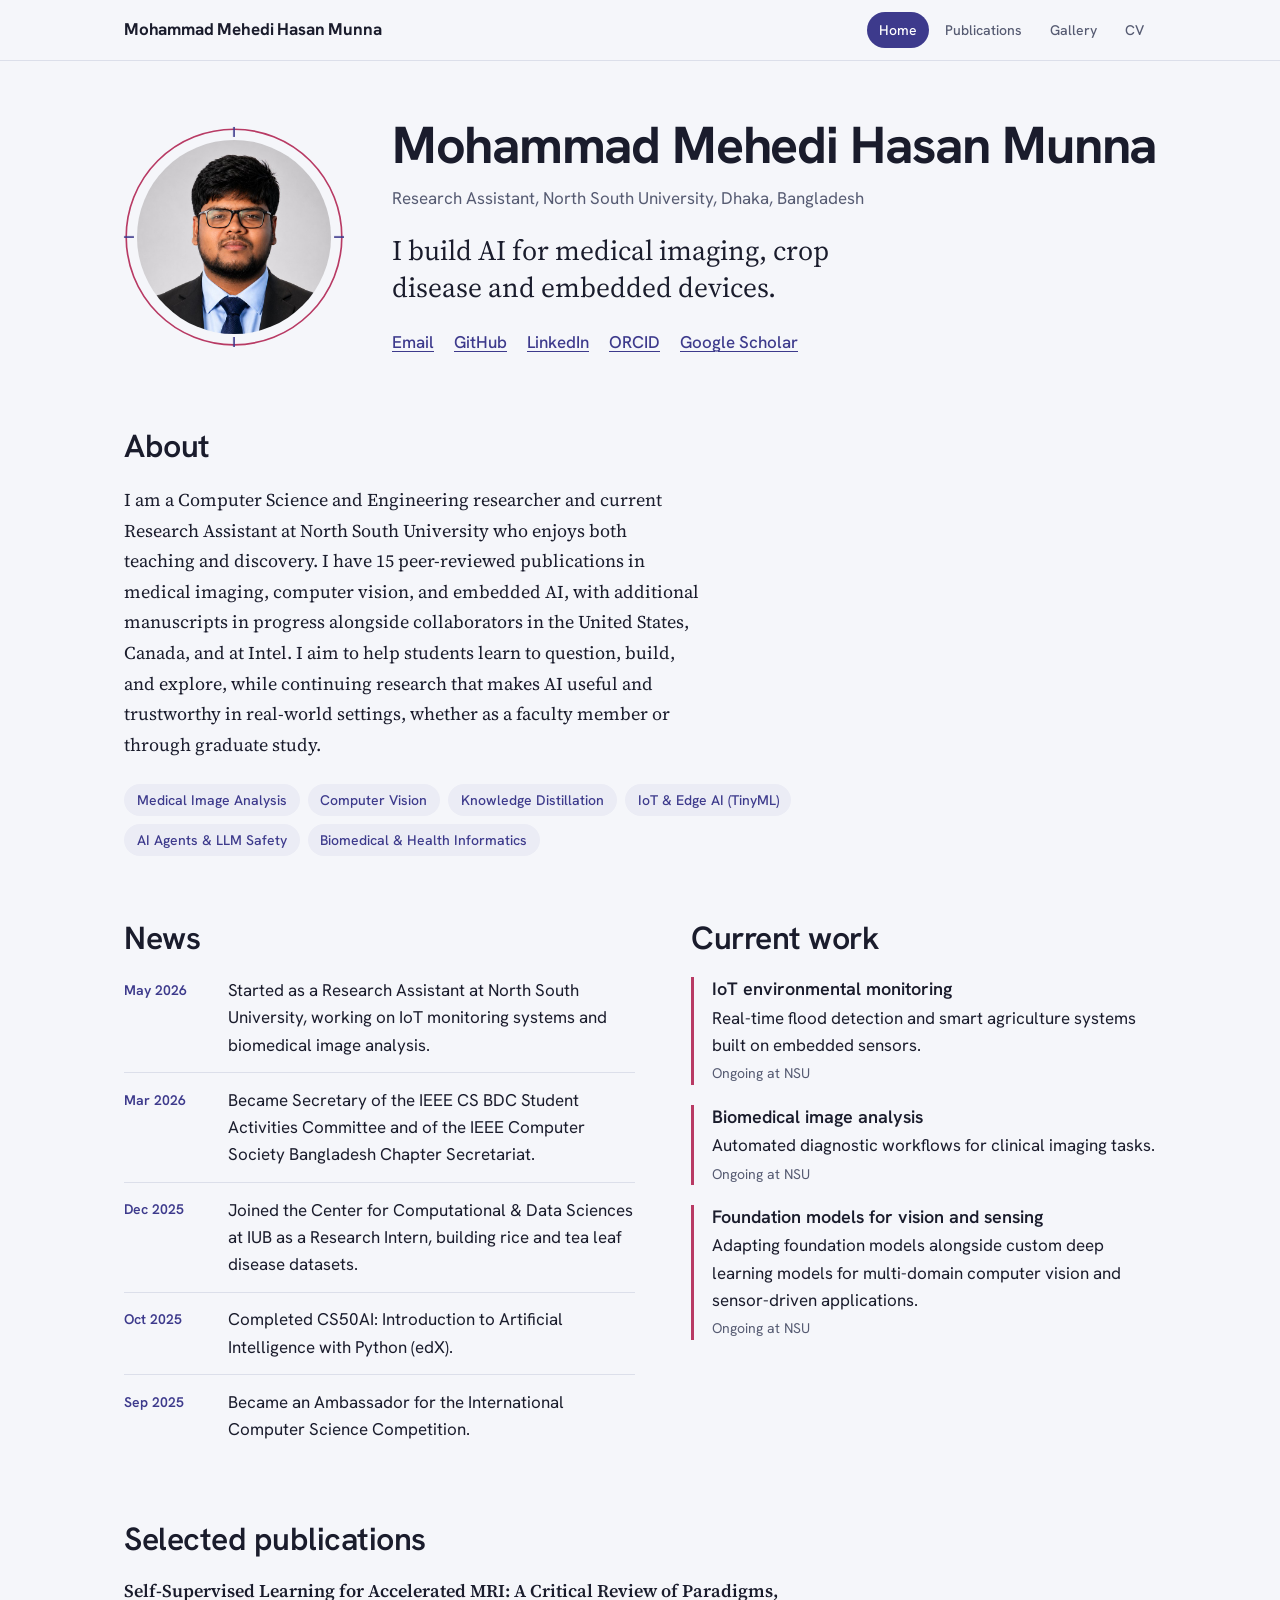
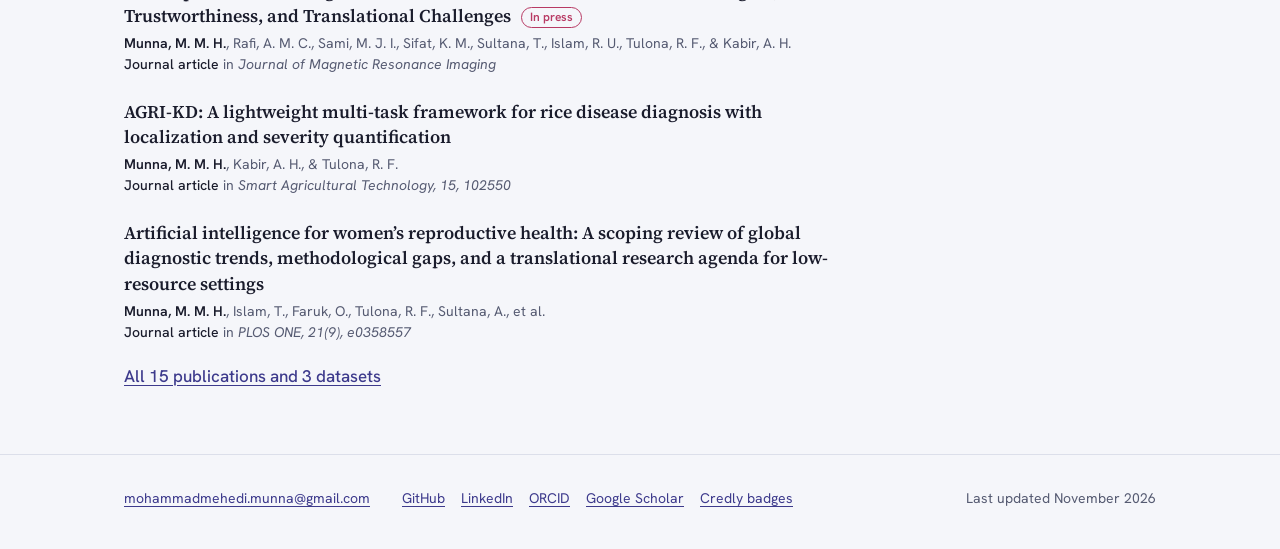
==== commit ed818be3: "Replace site with four-page research portfolio Home, Publications, Gallery and CV pages generated fr" ====
--- a/index.html
+++ b/index.html
@@ -1,1304 +1,109 @@
-<!DOCTYPE html>
+<!doctype html>
 <html lang="en">
 <head>
-<meta charset="UTF-8"/>
-<meta name="viewport" content="width=device-width, initial-scale=1.0"/>
-<title>Mohammad Mehedi Hasan Munna — ML Researcher</title>
-<link href="https://fonts.googleapis.com/css2?family=Playfair+Display:ital,wght@0,400;0,700;0,900;1,400&family=JetBrains+Mono:wght@300;400;500&family=DM+Sans:wght@300;400;500&display=swap" rel="stylesheet"/>
-<style>
-  *, *::before, *::after { margin: 0; padding: 0; box-sizing: border-box; }
+  <meta charset="utf-8">
+  <meta name="viewport" content="width=device-width, initial-scale=1">
+  <title>Mohammad Mehedi Hasan Munna</title>
+  <meta name="description" content="Research Assistant, North South University. Research on medical image analysis, computer vision and embedded AI.">
+  <meta property="og:title" content="Mohammad Mehedi Hasan Munna">
+  <meta property="og:description" content="Research Assistant, North South University. Research on medical image analysis, computer vision and embedded AI.">
+  <meta property="og:type" content="profile">
+  <meta property="og:image" content="assets/munna-og.jpg">
+  <link rel="icon" href="data:image/svg+xml,%3Csvg xmlns='http://www.w3.org/2000/svg' viewBox='0 0 32 32'%3E%3Ccircle cx='16' cy='16' r='13' fill='none' stroke='%233d3a8c' stroke-width='3'/%3E%3Ccircle cx='16' cy='16' r='4' fill='%23b83a64'/%3E%3C/svg%3E">
+  <link rel="preconnect" href="https://fonts.googleapis.com">
+  <link rel="preconnect" href="https://fonts.gstatic.com" crossorigin>
+  <link href="https://fonts.googleapis.com/css2?family=Hanken+Grotesk:wght@400;500;600;700&family=Source+Serif+4:ital,opsz,wght@0,8..60,400;0,8..60,600;1,8..60,400&display=swap" rel="stylesheet">
+  <link rel="stylesheet" href="style.css">
+</head>
+<body class="page-index">
+  <a class="skip" href="#main">Skip to content</a>
+  <header class="site-head">
+    <div class="wrap head-row">
+      <a class="brand" href="index.html">Mohammad Mehedi Hasan Munna</a>
+      <nav class="site-nav" aria-label="Main"><a href="index.html" aria-current="page">Home</a><a href="publications.html">Publications</a><a href="gallery.html">Gallery</a><a href="cv.html">CV</a></nav>
+    </div>
+  </header>
+  <main id="main" class="wrap">
 
-  :root {
-    --bg: #f7f8fa;
-    --bg2: #ffffff;
-    --bg3: #eceff3;
-    --teal: #0d8a7d;
-    --teal2: #0a6b61;
-    --teal-dim: rgba(13,138,125,0.09);
-    --teal-dim2: rgba(13,138,125,0.045);
-    --text: #131a24;
-    --text-muted: #6b7684;
-    --text-dim: #47525f;
-    --border: rgba(13,138,125,0.22);
-    --border2: rgba(19,26,36,0.10);
-    --gold: #b45309;
-  }
+    <section class="hero">
+      <figure class="field">
+        <img src="assets/munna.jpg" alt="Portrait of Mohammad Mehedi Hasan Munna" width="320" height="320">
+        <svg class="reticle" viewBox="0 0 200 200" aria-hidden="true" focusable="false">
+          <circle cx="100" cy="100" r="98"/>
+          <g class="ticks"><line x1="100" y1="0" x2="100" y2="9"/><line x1="100" y1="191" x2="100" y2="200"/><line x1="0" y1="100" x2="9" y2="100"/><line x1="191" y1="100" x2="200" y2="100"/></g>
+        </svg>
+      </figure>
+      <div class="hero-text">
+        <h1>Mohammad Mehedi Hasan Munna</h1>
+        <p class="role">Research Assistant, North South University, Dhaka, Bangladesh</p>
+        <p class="lede">I build AI for medical imaging, crop disease and embedded devices.</p>
+        <ul class="hero-links"><li><a href="mailto:mohammadmehedi.munna@gmail.com">Email</a></li><li><a href="https://github.com/munna237">GitHub</a></li><li><a href="https://www.linkedin.com/in/munna237">LinkedIn</a></li><li><a href="https://orcid.org/0009-0000-0860-9337">ORCID</a></li><li><a href="https://scholar.google.com/citations?user=1kIGglAAAAAJ">Google Scholar</a></li></ul>
+      </div>
+    </section>
 
-  html { scroll-behavior: smooth; }
+    <section id="about" class="narrow">
+      <h2>About</h2>
+      <p class="bio">I am a Computer Science and Engineering researcher and current Research Assistant at North South University who enjoys both teaching and discovery. I have 15 peer-reviewed publications in medical imaging, computer vision, and embedded AI, with additional manuscripts in progress alongside collaborators in the United States, Canada, and at Intel. I aim to help students learn to question, build, and explore, while continuing research that makes AI useful and trustworthy in real-world settings, whether as a faculty member or through graduate study.</p>
+      <ul class="chips static"><li>Medical Image Analysis</li><li>Computer Vision</li><li>Knowledge Distillation</li><li>IoT &amp; Edge AI (TinyML)</li><li>AI Agents &amp; LLM Safety</li><li>Biomedical &amp; Health Informatics</li></ul>
+    </section>
 
-  /* Touch devices and reduced-motion users get the normal cursor back */
-  @media (hover: none), (pointer: coarse) {
-    body { cursor: auto !important; }
-    .cursor, .cursor-ring { display: none !important; }
-  }
-  @media (prefers-reduced-motion: reduce) {
-    body { cursor: auto !important; }
-    .cursor, .cursor-ring { display: none !important; }
-    * { animation-duration: 0.01ms !important; transition-duration: 0.01ms !important; }
-    html { scroll-behavior: auto; }
-  }
+    <div class="split">
+      <section id="news">
+        <h2>News</h2>
+        <ol class="news"><li><span class="news-when">May 2026</span><span>Started as a Research Assistant at North South University, working on IoT monitoring systems and biomedical image analysis.</span></li><li><span class="news-when">Mar 2026</span><span>Became Secretary of the IEEE CS BDC Student Activities Committee and of the IEEE Computer Society Bangladesh Chapter Secretariat.</span></li><li><span class="news-when">Dec 2025</span><span>Joined the Center for Computational &amp; Data Sciences at IUB as a Research Intern, building rice and tea leaf disease datasets.</span></li><li><span class="news-when">Oct 2025</span><span>Completed CS50AI: Introduction to Artificial Intelligence with Python (edX).</span></li><li><span class="news-when">Sep 2025</span><span>Became an Ambassador for the International Computer Science Competition.</span></li></ol>
+      </section>
+      <section id="now">
+        <h2>Current work</h2>
+        <ul class="work">
+          <li>
+            <h3>IoT environmental monitoring</h3>
+            <p>Real-time flood detection and smart agriculture systems built on embedded sensors.</p>
+            <p class="work-status">Ongoing at NSU</p>
+          </li>
+          <li>
+            <h3>Biomedical image analysis</h3>
+            <p>Automated diagnostic workflows for clinical imaging tasks.</p>
+            <p class="work-status">Ongoing at NSU</p>
+          </li>
+          <li>
+            <h3>Foundation models for vision and sensing</h3>
+            <p>Adapting foundation models alongside custom deep learning models for multi-domain computer vision and sensor-driven applications.</p>
+            <p class="work-status">Ongoing at NSU</p>
+          </li>
+        </ul>
+      </section>
+    </div>
 
-  body {
-    background: var(--bg);
-    color: var(--text);
-    font-family: 'DM Sans', sans-serif;
-    font-weight: 300;
-    overflow-x: hidden;
-    cursor: none;
-  }
+    <section id="selected" class="narrow">
+      <h2>Selected publications</h2>
+      <ol class="pubs">
+          <li class="pub" data-kind="journal">
+            <p class="pub-title"><a href="https://doi.org/10.1002/jmri.70618">Self-Supervised Learning for Accelerated MRI: A Critical Review of Paradigms, Trustworthiness, and Translational Challenges</a> <span class="status">In press</span></p>
+            <p class="pub-authors"><strong class="me">Munna, M. M. H.</strong>, Rafi, A. M. C., Sami, M. J. I., Sifat, K. M., Sultana, T., Islam, R. U., Tulona, R. F., &amp; Kabir, A. H.</p>
+            <p class="pub-venue"><span class="kind">Journal article</span> in <em>Journal of Magnetic Resonance Imaging</em></p>
+          </li>
+          <li class="pub" data-kind="journal">
+            <p class="pub-title"><a href="https://doi.org/10.1016/j.atech.2026.102550">AGRI-KD: A lightweight multi-task framework for rice disease diagnosis with localization and severity quantification</a></p>
+            <p class="pub-authors"><strong class="me">Munna, M. M. H.</strong>, Kabir, A. H., &amp; Tulona, R. F.</p>
+            <p class="pub-venue"><span class="kind">Journal article</span> in <em>Smart Agricultural Technology, 15, 102550</em></p>
+          </li>
+          <li class="pub" data-kind="journal">
+            <p class="pub-title"><a href="https://doi.org/10.1371/journal.pone.0358557">Artificial intelligence for women’s reproductive health: A scoping review of global diagnostic trends, methodological gaps, and a translational research agenda for low-resource settings</a></p>
+            <p class="pub-authors"><strong class="me">Munna, M. M. H.</strong>, Islam, T., Faruk, O., Tulona, R. F., Sultana, A., et al.</p>
+            <p class="pub-venue"><span class="kind">Journal article</span> in <em>PLOS ONE, 21(9), e0358557</em></p>
+          </li>
+      </ol>
+      <p class="more"><a href="publications.html">All 15 publications and 3 datasets</a></p>
+    </section>
 
-  /* Custom cursor */
-  .cursor {
-    position: fixed; top: 0; left: 0; pointer-events: none; z-index: 9999;
-    width: 10px; height: 10px;
-    background: var(--teal);
-    border-radius: 50%;
-    transform: translate(-50%, -50%);
-    transition: transform 0.1s ease;
-    mix-blend-mode: multiply;
-  }
-  .cursor-ring {
-    position: fixed; top: 0; left: 0; pointer-events: none; z-index: 9998;
-    width: 36px; height: 36px;
-    border: 1px solid rgba(13,138,125,0.45);
-    border-radius: 50%;
-    transform: translate(-50%, -50%);
-    transition: transform 0.15s ease, width 0.3s, height 0.3s, opacity 0.3s;
-  }
+  </main>
+  <footer class="site-foot">
+    <div class="wrap foot-row">
+      <p><a href="mailto:mohammadmehedi.munna@gmail.com">mohammadmehedi.munna@gmail.com</a></p>
+      <p class="foot-links"><a href="https://github.com/munna237">GitHub</a><a href="https://www.linkedin.com/in/munna237">LinkedIn</a><a href="https://orcid.org/0009-0000-0860-9337">ORCID</a><a href="https://scholar.google.com/citations?user=1kIGglAAAAAJ">Google Scholar</a><a href="https://www.credly.com/users/mohammad-mehedi-hasan-munna.922d92f8">Credly badges</a></p>
+      <p class="muted">Last updated November 2026</p>
+    </div>
+  </footer>
 
-  /* Scrollbar */
-  ::-webkit-scrollbar { width: 4px; }
-  ::-webkit-scrollbar-track { background: var(--bg); }
-  ::-webkit-scrollbar-thumb { background: var(--teal2); border-radius: 2px; }
-
-  /* NAV */
-  nav {
-    position: fixed; top: 0; left: 0; right: 0; z-index: 100;
-    display: flex; align-items: center; justify-content: space-between;
-    padding: 1.4rem 4rem;
-    backdrop-filter: blur(20px);
-    border-bottom: 1px solid var(--border2);
-    background: rgba(247,248,250,0.82);
-  }
-  .nav-logo {
-    font-family: 'JetBrains Mono', monospace;
-    font-size: 0.85rem;
-    color: var(--teal);
-    letter-spacing: 0.05em;
-  }
-  .nav-links { display: flex; gap: 2.5rem; list-style: none; }
-  .nav-links a {
-    font-family: 'JetBrains Mono', monospace;
-    font-size: 0.75rem;
-    color: var(--text-dim);
-    text-decoration: none;
-    letter-spacing: 0.08em;
-    text-transform: uppercase;
-    transition: color 0.3s;
-  }
-  .nav-links a:hover { color: var(--teal); }
-
-  /* HERO */
-  #hero {
-    min-height: 100vh;
-    display: flex; align-items: center;
-    padding: 8rem 4rem 4rem;
-    position: relative;
-    overflow: hidden;
-  }
-  .hero-inner {
-    display: flex;
-    align-items: center;
-    gap: 5rem;
-    width: 100%;
-    position: relative;
-    z-index: 1;
-  }
-  .hero-photo-col {
-    flex-shrink: 0;
-    display: flex; flex-direction: column; align-items: center; gap: 1.2rem;
-    animation: fadeUp 0.8s 0.5s ease both;
-  }
-  .hero-photo-frame {
-    position: relative; width: 240px; height: 280px;
-  }
-  .hero-photo-frame::before {
-    content: ''; position: absolute; inset: -2px;
-    background: conic-gradient(var(--teal), transparent, var(--teal2), transparent, var(--teal));
-    border-radius: 14px; z-index: 0;
-    animation: rotateBorder 4s linear infinite;
-  }
-  @keyframes rotateBorder { to { transform: rotate(360deg); } }
-  .hero-photo-frame::after {
-    content: ''; position: absolute; inset: 1px;
-    background: var(--bg); border-radius: 12px; z-index: 0;
-  }
-  .hero-photo-frame img, .hero-photo-placeholder {
-    position: relative; z-index: 1;
-    width: 100%; height: 100%;
-    object-fit: cover; border-radius: 12px; display: block;
-  }
-  .hero-photo-placeholder {
-    background: var(--bg3);
-    display: flex; flex-direction: column; align-items: center; justify-content: center; gap: 0.6rem;
-    cursor: pointer; transition: all 0.3s;
-  }
-  .hero-photo-placeholder:hover { background: var(--teal-dim); }
-  .upload-icon { font-size: 2.5rem; opacity: 0.35; }
-  .upload-text {
-    font-family: 'JetBrains Mono', monospace; font-size: 0.62rem;
-    color: var(--text-muted); letter-spacing: 0.08em; text-align: center; line-height: 1.7;
-  }
-  .hero-photo-badge {
-    font-family: 'JetBrains Mono', monospace; font-size: 0.65rem;
-    color: var(--teal); letter-spacing: 0.06em;
-    border: 1px solid var(--border); padding: 0.35rem 0.9rem; background: var(--teal-dim2);
-  }
-  #photoInput { display: none; }
-
-  .gallery-card img { position:absolute; inset:0; width:100%; height:100%; object-fit:cover; z-index:1; }
-  .gallery-card img + .gallery-overlay { z-index:2; }
-
-  .pub-card, .skill-group, .award-card, .timeline-item { box-shadow: 0 1px 2px rgba(19,26,36,0.04); }
-
-  /* Grid background */
-  #hero::before {
-    content: '';
-    position: absolute; inset: 0;
-    background-image:
-      linear-gradient(rgba(13,138,125,0.07) 1px, transparent 1px),
-      linear-gradient(90deg, rgba(13,138,125,0.07) 1px, transparent 1px);
-    background-size: 60px 60px;
-    mask-image: radial-gradient(ellipse 80% 80% at 50% 50%, black 30%, transparent 100%);
-  }
-
-  /* Glow blobs */
-  .blob {
-    position: absolute; border-radius: 50%; filter: blur(120px); pointer-events: none;
-  }
-  .blob-1 {
-    width: 600px; height: 600px;
-    background: radial-gradient(circle, rgba(13,138,125,0.10) 0%, transparent 70%);
-    top: -100px; right: -100px;
-    animation: float1 8s ease-in-out infinite;
-  }
-  .blob-2 {
-    width: 400px; height: 400px;
-    background: radial-gradient(circle, rgba(10,107,97,0.08) 0%, transparent 70%);
-    bottom: 0; left: 10%;
-    animation: float2 10s ease-in-out infinite;
-  }
-  @keyframes float1 { 0%,100%{transform:translate(0,0)} 50%{transform:translate(-30px,30px)} }
-  @keyframes float2 { 0%,100%{transform:translate(0,0)} 50%{transform:translate(20px,-20px)} }
-
-  .hero-content { position: relative; z-index: 1; max-width: 800px; }
-
-  .hero-tag {
-    display: inline-flex; align-items: center; gap: 0.5rem;
-    font-family: 'JetBrains Mono', monospace;
-    font-size: 0.75rem;
-    color: var(--teal);
-    border: 1px solid var(--border);
-    padding: 0.4rem 1rem;
-    border-radius: 2px;
-    margin-bottom: 2rem;
-    letter-spacing: 0.1em;
-    animation: fadeUp 0.8s ease both;
-  }
-  .hero-tag::before { content: '▶'; font-size: 0.5rem; }
-
-  .hero-name {
-    font-family: 'Playfair Display', serif;
-    font-size: clamp(3rem, 7vw, 5.5rem);
-    font-weight: 900;
-    line-height: 1.05;
-    margin-bottom: 1.5rem;
-    animation: fadeUp 0.8s 0.1s ease both;
-  }
-  .hero-name span { color: var(--teal); font-style: italic; }
-
-  .hero-desc {
-    font-size: 1.1rem;
-    color: var(--text-dim);
-    line-height: 1.8;
-    max-width: 580px;
-    margin-bottom: 3rem;
-    animation: fadeUp 0.8s 0.2s ease both;
-  }
-
-  .hero-stats {
-    display: flex; gap: 3rem;
-    margin-bottom: 3rem;
-    animation: fadeUp 0.8s 0.3s ease both;
-  }
-  .stat-num {
-    font-family: 'Playfair Display', serif;
-    font-size: 2.5rem;
-    font-weight: 700;
-    color: var(--teal);
-    display: block;
-    line-height: 1;
-  }
-  .stat-label {
-    font-size: 0.75rem;
-    color: var(--text-muted);
-    font-family: 'JetBrains Mono', monospace;
-    letter-spacing: 0.05em;
-    text-transform: uppercase;
-    margin-top: 0.3rem;
-  }
-
-  .hero-ctas {
-    display: flex; gap: 1rem; flex-wrap: wrap;
-    animation: fadeUp 0.8s 0.4s ease both;
-  }
-  .btn-primary {
-    padding: 0.9rem 2rem;
-    background: var(--teal);
-    color: var(--bg);
-    font-family: 'JetBrains Mono', monospace;
-    font-size: 0.8rem;
-    font-weight: 500;
-    letter-spacing: 0.08em;
-    text-transform: uppercase;
-    border: none;
-    text-decoration: none;
-    transition: all 0.3s;
-    display: inline-block;
-    clip-path: polygon(0 0, calc(100% - 12px) 0, 100% 12px, 100% 100%, 12px 100%, 0 calc(100% - 12px));
-  }
-  .btn-primary:hover { background: #99f6e4; transform: translateY(-2px); }
-  .btn-outline {
-    padding: 0.9rem 2rem;
-    background: transparent;
-    color: var(--teal);
-    font-family: 'JetBrains Mono', monospace;
-    font-size: 0.8rem;
-    font-weight: 500;
-    letter-spacing: 0.08em;
-    text-transform: uppercase;
-    border: 1px solid var(--border);
-    text-decoration: none;
-    transition: all 0.3s;
-    display: inline-block;
-  }
-  .btn-outline:hover { border-color: var(--teal); background: var(--teal-dim); }
-
-  /* Scroll indicator */
-  .scroll-hint {
-    position: absolute; bottom: 3rem; left: 4rem;
-    display: flex; align-items: center; gap: 1rem;
-    font-family: 'JetBrains Mono', monospace;
-    font-size: 0.7rem;
-    color: var(--text-muted);
-    letter-spacing: 0.1em;
-    animation: fadeUp 1s 0.8s ease both;
-  }
-  .scroll-line {
-    width: 60px; height: 1px;
-    background: linear-gradient(90deg, var(--teal), transparent);
-    animation: expandLine 1.5s 1s ease both;
-  }
-  @keyframes expandLine { from { width: 0; } to { width: 60px; } }
-
-  /* SECTIONS */
-  section { padding: 7rem 4rem; }
-  .section-header {
-    display: flex; align-items: center; gap: 1.5rem;
-    margin-bottom: 4rem;
-  }
-  .section-num {
-    font-family: 'JetBrains Mono', monospace;
-    font-size: 0.7rem;
-    color: var(--teal);
-    letter-spacing: 0.1em;
-  }
-  .section-title {
-    font-family: 'Playfair Display', serif;
-    font-size: clamp(1.8rem, 3vw, 2.5rem);
-    font-weight: 700;
-  }
-  .section-line {
-    flex: 1; height: 1px;
-    background: linear-gradient(90deg, var(--border), transparent);
-  }
-
-  /* ABOUT */
-  #about { background: var(--bg2); }
-  .about-grid {
-    display: grid;
-    grid-template-columns: 1fr 1fr;
-    gap: 5rem;
-    align-items: start;
-  }
-  .about-text p {
-    color: var(--text-dim);
-    line-height: 1.9;
-    margin-bottom: 1.2rem;
-    font-size: 1rem;
-  }
-  .about-text p strong { color: var(--text); font-weight: 500; }
-
-  .interests-grid {
-    display: grid;
-    grid-template-columns: 1fr 1fr;
-    gap: 0.8rem;
-  }
-  .interest-tag {
-    padding: 0.8rem 1rem;
-    border: 1px solid var(--border);
-    background: var(--teal-dim2);
-    font-family: 'JetBrains Mono', monospace;
-    font-size: 0.72rem;
-    color: var(--teal);
-    letter-spacing: 0.05em;
-    transition: all 0.3s;
-    position: relative;
-    overflow: hidden;
-  }
-  .interest-tag::before {
-    content: ''; position: absolute; inset: 0;
-    background: var(--teal-dim);
-    transform: translateX(-100%);
-    transition: transform 0.3s ease;
-  }
-  .interest-tag:hover::before { transform: translateX(0); }
-  .interest-tag:hover { border-color: var(--teal); }
-  .interest-tag span { position: relative; z-index: 1; }
-
-  /* EXPERIENCE */
-  #experience { background: var(--bg); }
-  .timeline { position: relative; padding-left: 2rem; }
-  .timeline::before {
-    content: ''; position: absolute; left: 0; top: 0; bottom: 0;
-    width: 1px;
-    background: linear-gradient(180deg, var(--teal), var(--teal2), transparent);
-  }
-  .timeline-item {
-    position: relative;
-    padding: 0 0 3rem 2.5rem;
-    opacity: 0;
-    transform: translateX(-20px);
-    transition: all 0.5s ease;
-  }
-  .timeline-item.visible { opacity: 1; transform: translateX(0); }
-  .timeline-dot {
-    position: absolute; left: -2rem; top: 0.4rem;
-    width: 10px; height: 10px;
-    background: var(--teal);
-    border-radius: 50%;
-    transform: translateX(-4px);
-    box-shadow: 0 0 12px var(--teal);
-  }
-  .timeline-period {
-    font-family: 'JetBrains Mono', monospace;
-    font-size: 0.7rem;
-    color: var(--teal);
-    letter-spacing: 0.08em;
-    margin-bottom: 0.5rem;
-  }
-  .timeline-role {
-    font-family: 'Playfair Display', serif;
-    font-size: 1.3rem;
-    font-weight: 700;
-    margin-bottom: 0.3rem;
-  }
-  .timeline-org {
-    font-size: 0.85rem;
-    color: var(--text-muted);
-    margin-bottom: 1rem;
-    font-style: italic;
-  }
-  .timeline-points { list-style: none; }
-  .timeline-points li {
-    color: var(--text-dim);
-    font-size: 0.9rem;
-    line-height: 1.6;
-    padding: 0.3rem 0;
-    padding-left: 1.2rem;
-    position: relative;
-  }
-  .timeline-points li::before {
-    content: '→';
-    position: absolute; left: 0;
-    color: var(--teal);
-    font-size: 0.75rem;
-  }
-
-  /* PUBLICATIONS */
-  #publications { background: var(--bg2); }
-  .pub-tabs {
-    display: flex; gap: 0; margin-bottom: 3rem;
-    border-bottom: 1px solid var(--border2);
-  }
-  .pub-tab {
-    padding: 0.8rem 1.5rem;
-    font-family: 'JetBrains Mono', monospace;
-    font-size: 0.75rem;
-    color: var(--text-muted);
-    cursor: pointer;
-    border-bottom: 2px solid transparent;
-    margin-bottom: -1px;
-    transition: all 0.3s;
-    letter-spacing: 0.05em;
-    background: none; border-top: none; border-left: none; border-right: none;
-  }
-  .pub-tab.active { color: var(--teal); border-bottom-color: var(--teal); }
-  .pub-tab:hover { color: var(--text); }
-
-  .pub-content { display: none; }
-  .pub-content.active { display: block; }
-
-  .pub-card {
-    padding: 1.5rem;
-    border: 1px solid var(--border2);
-    border-left: 3px solid var(--teal2);
-    background: var(--bg3);
-    margin-bottom: 1rem;
-    transition: all 0.3s;
-    opacity: 0;
-    transform: translateY(10px);
-    animation: fadeUp 0.5s ease forwards;
-  }
-  .pub-card:hover { border-left-color: var(--teal); background: var(--teal-dim2); }
-  .pub-title {
-    font-size: 0.95rem;
-    font-weight: 500;
-    color: var(--text);
-    margin-bottom: 0.5rem;
-    line-height: 1.5;
-  }
-  .pub-venue {
-    font-family: 'JetBrains Mono', monospace;
-    font-size: 0.72rem;
-    color: var(--teal);
-    margin-bottom: 0.4rem;
-  }
-  .pub-doi {
-    font-size: 0.75rem;
-    color: var(--text-muted);
-    font-style: italic;
-  }
-  .pub-badge {
-    display: inline-block;
-    padding: 0.2rem 0.6rem;
-    background: rgba(180,83,9,0.09);
-    border: 1px solid rgba(180,83,9,0.28);
-    color: var(--gold);
-    font-family: 'JetBrains Mono', monospace;
-    font-size: 0.65rem;
-    letter-spacing: 0.05em;
-    margin-left: 0.8rem;
-    vertical-align: middle;
-  }
-
-  /* SKILLS */
-  #skills { background: var(--bg); }
-  .skills-grid {
-    display: grid;
-    grid-template-columns: repeat(3, 1fr);
-    gap: 2rem;
-  }
-  .skill-group {
-    padding: 1.8rem;
-    border: 1px solid var(--border2);
-    background: var(--bg2);
-    transition: all 0.3s;
-    position: relative;
-    overflow: hidden;
-  }
-  .skill-group::after {
-    content: ''; position: absolute;
-    top: 0; left: 0; right: 0;
-    height: 2px;
-    background: linear-gradient(90deg, var(--teal), transparent);
-    transform: scaleX(0);
-    transform-origin: left;
-    transition: transform 0.4s ease;
-  }
-  .skill-group:hover::after { transform: scaleX(1); }
-  .skill-group:hover { border-color: var(--border); transform: translateY(-4px); }
-  .skill-group-title {
-    font-family: 'JetBrains Mono', monospace;
-    font-size: 0.7rem;
-    color: var(--teal);
-    letter-spacing: 0.1em;
-    text-transform: uppercase;
-    margin-bottom: 1.2rem;
-  }
-  .skill-tags { display: flex; flex-wrap: wrap; gap: 0.5rem; }
-  .skill-pill {
-    padding: 0.3rem 0.8rem;
-    background: var(--teal-dim2);
-    border: 1px solid var(--border);
-    font-size: 0.78rem;
-    color: var(--text-dim);
-    border-radius: 2px;
-    transition: all 0.2s;
-  }
-  .skill-pill:hover { color: var(--teal); border-color: var(--teal2); }
-
-  /* AWARDS */
-  #awards { background: var(--bg2); }
-  .awards-row {
-    display: flex; flex-wrap: wrap; gap: 1.5rem;
-  }
-  .award-card {
-    flex: 1; min-width: 280px;
-    padding: 2rem;
-    border: 1px solid rgba(245,158,11,0.2);
-    background: rgba(245,158,11,0.03);
-    position: relative;
-    transition: all 0.3s;
-  }
-  .award-card:hover { border-color: rgba(245,158,11,0.5); background: rgba(245,158,11,0.06); }
-  .award-icon { font-size: 2rem; margin-bottom: 1rem; }
-  .award-title { font-family: 'Playfair Display', serif; font-size: 1.2rem; font-weight: 700; margin-bottom: 0.4rem; }
-  .award-body { font-size: 0.85rem; color: var(--text-muted); line-height: 1.6; }
-
-  /* CONTACT */
-  #contact { background: var(--bg); text-align: center; }
-  .contact-tagline {
-    font-family: 'Playfair Display', serif;
-    font-size: clamp(1.5rem, 4vw, 3rem);
-    font-weight: 700;
-    max-width: 600px;
-    margin: 0 auto 1.5rem;
-    line-height: 1.3;
-  }
-  .contact-tagline em { color: var(--teal); font-style: italic; }
-  .contact-sub {
-    color: var(--text-muted);
-    font-size: 0.95rem;
-    margin-bottom: 3rem;
-  }
-  .contact-links {
-    display: flex; justify-content: center; flex-wrap: wrap; gap: 1.5rem;
-    margin-bottom: 4rem;
-  }
-  .contact-link {
-    display: flex; align-items: center; gap: 0.6rem;
-    padding: 0.8rem 1.5rem;
-    border: 1px solid var(--border);
-    color: var(--text-dim);
-    text-decoration: none;
-    font-family: 'JetBrains Mono', monospace;
-    font-size: 0.75rem;
-    letter-spacing: 0.05em;
-    transition: all 0.3s;
-  }
-  .contact-link:hover { color: var(--teal); border-color: var(--teal); background: var(--teal-dim); }
-
-  /* FOOTER */
-  footer {
-    padding: 2rem 4rem;
-    border-top: 1px solid var(--border2);
-    display: flex; justify-content: space-between; align-items: center;
-  }
-  footer span {
-    font-family: 'JetBrains Mono', monospace;
-    font-size: 0.7rem;
-    color: var(--text-muted);
-    letter-spacing: 0.05em;
-  }
-
-  /* ANIMATIONS */
-  @keyframes fadeUp {
-    from { opacity: 0; transform: translateY(24px); }
-    to { opacity: 1; transform: translateY(0); }
-  }
-
-  .reveal {
-    opacity: 0; transform: translateY(30px);
-    transition: opacity 0.6s ease, transform 0.6s ease;
-  }
-  .reveal.visible { opacity: 1; transform: translateY(0); }
-
-  /* GALLERY */
-  #gallery { background: var(--bg3); }
-  .gallery-intro {
-    color: var(--text-dim); font-size: 0.95rem; line-height: 1.8;
-    max-width: 600px; margin-bottom: 3rem;
-  }
-  .gallery-grid {
-    display: grid;
-    grid-template-columns: repeat(4, 1fr);
-    grid-template-rows: auto;
-    gap: 1rem;
-  }
-  .gallery-card {
-    position: relative; overflow: hidden; border-radius: 4px;
-    border: 1px solid var(--border2);
-    background: var(--bg2);
-    cursor: pointer;
-    transition: transform 0.3s, border-color 0.3s;
-    aspect-ratio: 4/3;
-  }
-  .gallery-card.tall { grid-row: span 2; aspect-ratio: unset; }
-  .gallery-card.wide { grid-column: span 2; }
-  .gallery-card:hover { transform: scale(1.02); border-color: var(--teal2); }
-  .gallery-card:hover .gallery-overlay { opacity: 1; }
-  .gallery-card img {
-    width: 100%; height: 100%; object-fit: cover; display: block;
-    transition: transform 0.4s ease;
-  }
-  .gallery-card:hover img { transform: scale(1.06); }
-  .gallery-placeholder {
-    width: 100%; height: 100%; min-height: 160px;
-    display: flex; flex-direction: column; align-items: center; justify-content: center; gap: 0.5rem;
-    background: var(--bg2);
-    cursor: pointer; transition: background 0.3s;
-  }
-  .gallery-placeholder:hover { background: var(--teal-dim2); }
-  .gallery-placeholder .ph-icon { font-size: 1.8rem; opacity: 0.3; }
-  .gallery-placeholder .ph-label {
-    font-family: 'JetBrains Mono', monospace; font-size: 0.65rem;
-    color: var(--text-muted); letter-spacing: 0.07em; text-align: center; line-height: 1.6;
-  }
-  .gallery-overlay {
-    position: absolute; inset: 0;
-    background: linear-gradient(to top, rgba(7,9,15,0.9) 0%, transparent 60%);
-    opacity: 0; transition: opacity 0.3s;
-    display: flex; align-items: flex-end; padding: 1rem;
-  }
-  .gallery-caption {
-    font-family: 'JetBrains Mono', monospace; font-size: 0.7rem;
-    color: var(--text); letter-spacing: 0.05em; line-height: 1.5;
-  }
-  .gallery-caption strong { color: var(--teal); display: block; }
-  .gallery-add-btn {
-    margin-top: 2rem;
-    display: inline-flex; align-items: center; gap: 0.6rem;
-    padding: 0.7rem 1.5rem;
-    border: 1px dashed var(--border);
-    background: transparent; color: var(--text-muted);
-    font-family: 'JetBrains Mono', monospace; font-size: 0.75rem;
-    letter-spacing: 0.06em; cursor: pointer; transition: all 0.3s;
-  }
-  .gallery-add-btn:hover { border-color: var(--teal); color: var(--teal); background: var(--teal-dim2); }
-
-  /* Lightbox */
-  .lightbox {
-    display: none; position: fixed; inset: 0; z-index: 1000;
-    background: rgba(7,9,15,0.95); backdrop-filter: blur(10px);
-    align-items: center; justify-content: center; flex-direction: column; gap: 1rem;
-  }
-  .lightbox.open { display: flex; }
-  .lightbox img { max-width: 85vw; max-height: 75vh; object-fit: contain; border-radius: 4px; }
-  .lightbox-close {
-    position: absolute; top: 2rem; right: 2rem;
-    background: none; border: 1px solid var(--border); color: var(--text);
-    font-size: 1.2rem; width: 42px; height: 42px; cursor: pointer;
-    display: flex; align-items: center; justify-content: center;
-    transition: all 0.3s;
-  }
-  .lightbox-close:hover { border-color: var(--teal); color: var(--teal); }
-  .lightbox-caption {
-    font-family: 'JetBrains Mono', monospace; font-size: 0.75rem;
-    color: var(--text-muted); letter-spacing: 0.06em; text-align: center;
-  }
-
-  /* RESPONSIVE */
-  @media (max-width: 900px) {
-    nav { padding: 1.2rem 2rem; }
-    .nav-links { gap: 1.5rem; }
-    section { padding: 5rem 2rem; }
-    #hero { padding: 7rem 2rem 4rem; }
-    .hero-inner { flex-direction: column-reverse; gap: 2.5rem; align-items: flex-start; }
-    .hero-photo-col { align-self: center; }
-    .about-grid { grid-template-columns: 1fr; gap: 3rem; }
-    .skills-grid { grid-template-columns: 1fr 1fr; }
-    .hero-stats { gap: 2rem; }
-    .gallery-grid { grid-template-columns: repeat(2, 1fr); }
-    .gallery-card.wide { grid-column: span 1; }
-    footer { flex-direction: column; gap: 0.5rem; text-align: center; }
-    .scroll-hint { display: none; }
-  }
-  @media (max-width: 600px) {
-    .nav-links { display: none; }
-    .skills-grid { grid-template-columns: 1fr; }
-    .interests-grid { grid-template-columns: 1fr; }
-    .hero-stats { flex-wrap: wrap; }
-    .gallery-grid { grid-template-columns: 1fr; }
-    .gallery-card.tall { grid-row: span 1; }
-  }
-</style>
-</head>
-<body>
-
-<div class="cursor" id="cursor"></div>
-<div class="cursor-ring" id="cursorRing"></div>
-
-<!-- NAV -->
-<nav>
-  <div class="nav-logo">MMHM // ML RESEARCHER</div>
-  <ul class="nav-links">
-    <li><a href="#about">About</a></li>
-    <li><a href="#experience">Experience</a></li>
-    <li><a href="#publications">Publications</a></li>
-    <li><a href="#skills">Skills</a></li>
-    <li><a href="#gallery">Gallery</a></li>
-    <li><a href="#contact">Contact</a></li>
-  </ul>
-</nav>
-
-<!-- HERO -->
-<section id="hero">
-  <div class="blob blob-1"></div>
-  <div class="blob blob-2"></div>
-  <div class="hero-inner">
-  <!-- Photo column -->
-  <div class="hero-photo-col">
-    <div class="hero-photo-frame">
-      <img src="portrait.jpg" alt="Mohammad Mehedi Hasan Munna">
-    </div>
-    <div class="hero-photo-badge">ML RESEARCHER</div>
-  </div>
-  <!-- Text column -->
-  <div class="hero-content">
-    <div class="hero-tag">BSc CSE · East West University · Dhaka, Bangladesh</div>
-    <h1 class="hero-name">
-      Mohammad<br>Mehedi Hasan<br><span>Munna</span>
-    </h1>
-    <p class="hero-desc">
-      ML researcher working on <strong>medical image analysis</strong> — self-supervised MRI reconstruction, label-efficient learning, and <strong>explainable AI</strong> for clinical settings where annotated data is scarce.
-    </p>
-    <div class="hero-stats">
-      <div>
-        <span class="stat-num">11</span>
-        <div class="stat-label">Publications</div>
-      </div>
-      <div>
-        <span class="stat-num">6</span>
-        <div class="stat-label">Under Review</div>
-      </div>
-      <div>
-        <span class="stat-num">7</span>
-        <div class="stat-label">First Author</div>
-      </div>
-      <div>
-        <span class="stat-num">9</span>
-        <div class="stat-label">Conferences</div>
-      </div>
-      <div>
-        <span class="stat-num">1</span>
-        <div class="stat-label">Book Chapter</div>
-      </div>
-      <div>
-        <span class="stat-num">🏆</span>
-        <div class="stat-label">Best Intern Award</div>
-      </div>
-    </div>
-    <div class="hero-ctas">
-      <a href="#publications" class="btn-primary">View Research</a>
-      <a href="mailto:mohammadmehedi.munna@gmail.com" class="btn-outline">Get in Touch</a>
-    </div>
-  </div>
-  </div><!-- end hero-inner -->
-  <div class="scroll-hint">
-    <div class="scroll-line"></div>
-    <span>SCROLL</span>
-  </div>
-</section>
-
-<!-- ABOUT -->
-<section id="about">
-  <div class="section-header reveal">
-    <span class="section-num">01</span>
-    <h2 class="section-title">About</h2>
-    <div class="section-line"></div>
-  </div>
-  <div class="about-grid">
-    <div class="about-text reveal">
-      <p>I'm a Computer Science graduate of <strong>East West University, Dhaka</strong> (BSc CSE, Feb 2022 – Aug 2026), working at the intersection of deep learning and biomedical imaging.</p>
-      <p>I work as a <strong>Research Intern at AMIR Lab (DAIBI)</strong> on lightweight deep learning models for biomedical imaging, and previously as a <strong>Research Assistant at CCDS, Independent University Bangladesh</strong>, on medical image segmentation with self-supervised learning.</p>
-      <p>My undergraduate thesis, <strong>Self-Supervised Learning for Offline MRI Reconstruction</strong>, trains reconstruction models without fully sampled ground truth — the setting that actually holds in hospitals that cannot spare scanner time for reference acquisitions.</p>
-      <p>I have <strong>eleven peer-reviewed papers</strong> (first author on seven) and six manuscripts under review at <em>JMRI</em>, <em>PLOS ONE</em>, <em>Smart Agricultural Technology</em>, and <em>IEEE Access</em>.</p>
-      <p>I review for <strong>IEEE Access</strong> and <strong>IJECE</strong>, and for <strong>NeurIPS 2026</strong> and the <strong>MICCAI 2026 ShapeMI Workshop</strong>. I serve as Secretary of the IEEE Computer Society Bangladesh Chapter.</p>
-    </div>
-    <div class="reveal">
-      <h3 style="font-family:'Playfair Display',serif; font-size:1.1rem; margin-bottom:1.2rem; color:var(--text-dim);">Research Interests</h3>
-      <div class="interests-grid">
-        <div class="interest-tag"><span>🧠 Medical Imaging & DL</span></div>
-        <div class="interest-tag"><span>👁️ Computer Vision</span></div>
-        <div class="interest-tag"><span>🔍 Explainable AI (XAI)</span></div>
-        <div class="interest-tag"><span>🖼️ Image Processing</span></div>
-        <div class="interest-tag"><span>🧲 MRI Reconstruction</span></div>
-        <div class="interest-tag"><span>🧪 Self-Supervised Learning</span></div>
-        <div class="interest-tag"><span>🌐 IoT</span></div>
-      </div>
-    </div>
-  </div>
-</section>
-
-<!-- EXPERIENCE -->
-<section id="experience">
-  <div class="section-header reveal">
-    <span class="section-num">02</span>
-    <h2 class="section-title">Experience</h2>
-    <div class="section-line"></div>
-  </div>
-  <div class="timeline">
-    <div class="timeline-item">
-      <div class="timeline-dot"></div>
-      <div class="timeline-period">Mar 2026 – Present</div>
-      <div class="timeline-role">Secretary</div>
-      <div class="timeline-org">IEEE Computer Society Bangladesh Chapter — Secretariat &amp; SAC</div>
-      <ul class="timeline-points">
-        <li>Support Executive Committee initiatives, maintain chapter records and manage the chapter's online presence.</li>
-        <li>Coordinate inter-university student programmes, workshops and seminars.</li>
-      </ul>
-    </div>
-    <div class="timeline-item">
-      <div class="timeline-dot"></div>
-      <div class="timeline-period">Feb 2026 – Present</div>
-      <div class="timeline-role">Research Intern</div>
-      <div class="timeline-org">AMIR Lab (DAIBI), Dhaka, Bangladesh</div>
-      <ul class="timeline-points">
-        <li>Developing lightweight, optimized deep learning models for biomedical imaging.</li>
-        <li>Collaborating on ongoing computer vision projects and research paper development.</li>
-      </ul>
-    </div>
-    <div class="timeline-item">
-      <div class="timeline-dot"></div>
-      <div class="timeline-period">Dec 2025 – May 2026</div>
-      <div class="timeline-role">Research Assistant (Intern)</div>
-      <div class="timeline-org">Center for Computational &amp; Data Sciences (CCDS) — Independent University, Bangladesh</div>
-      <ul class="timeline-points">
-        <li>Conducting sustainable computer vision research for medical image segmentation using Self-Supervised Learning.</li>
-        <li>Developing automated annotation pipelines for agricultural imaging datasets (Tea Leaf Disease).</li>
-        <li>Tech Stack: Python, PyTorch, YOLOv8, OpenCV.</li>
-      </ul>
-    </div>
-    <div class="timeline-item">
-      <div class="timeline-dot"></div>
-      <div class="timeline-period">Jan 2025 – Jun 2025</div>
-      <div class="timeline-role">Tech Course Analyst & Coordinator (Intern)</div>
-      <div class="timeline-org">ICT Olympiad Bangladesh, Dhaka</div>
-      <ul class="timeline-points">
-        <li>Redesigned ICT curriculum to meet national and global standards.</li>
-        <li>Researched emerging tech trends for course development.</li>
-        <li>Awarded Best Intern – ICT Olympiad Bangladesh Season 2.</li>
-      </ul>
-    </div>
-    <div class="timeline-item">
-      <div class="timeline-dot"></div>
-      <div class="timeline-period">May 2025 – Mar 2026</div>
-      <div class="timeline-role">Public Relations Executive</div>
-      <div class="timeline-org">IEEE CS BDC Student Activities Committee</div>
-      <ul class="timeline-points">
-        <li>Organizing workshops and networking events connecting students with industry professionals.</li>
-        <li>Coordinating with university branches across Bangladesh to align with IEEE's global mission.</li>
-      </ul>
-    </div>
-  </div>
-</section>
-
-<!-- PUBLICATIONS -->
-<section id="publications">
-  <div class="section-header reveal">
-    <span class="section-num">03</span>
-    <h2 class="section-title">Publications</h2>
-    <div class="section-line"></div>
-  </div>
-  <div class="pub-tabs">
-    <button class="pub-tab active" onclick="showTab('journal')">Journal</button>
-    <button class="pub-tab" onclick="showTab('review')">Under Review</button>
-    <button class="pub-tab" onclick="showTab('conference')">Conference Papers</button>
-    <button class="pub-tab" onclick="showTab('book')">Book Chapters</button>
-  </div>
-
-  <div class="pub-content active" id="tab-journal">
-    <div class="pub-card" style="animation-delay:0.05s">
-      <div class="pub-title">
-        A Runtime Safety Copilot for AI-Native O-RAN: Predictive Verification and Fail-Safe Enforcement in Near-RT RIC Control Loops
-        <span class="pub-badge">IF 3.9</span>
-      </div>
-      <div class="pub-venue">IEEE Access · 2026 · Jawad, Munna, Kabir, Antu &amp; Tulona</div>
-      <div class="pub-doi">DOI: 10.1109/ACCESS.2026.3686132</div>
-    </div>
-  </div>
-
-  <div class="pub-content" id="tab-review">
-    <div class="pub-card" style="animation-delay:0.05s">
-      <div class="pub-title">Self-Supervised Learning for Accelerated MRI: A Critical Review of Paradigms, Trustworthiness, and Translational Challenges <span class="pub-badge">UNDER REVIEW</span></div>
-      <div class="pub-venue">Journal of Magnetic Resonance Imaging (JMRI) · First and co-corresponding author</div>
-    </div>
-    <div class="pub-card" style="animation-delay:0.1s">
-      <div class="pub-title">Artificial Intelligence for Women's Reproductive Health: A Scoping Review of Global Diagnostic Trends, Methodological Gaps, and a Translational Research Agenda for Low-Resource Settings <span class="pub-badge">MAJOR REVISION</span></div>
-      <div class="pub-venue">PLOS ONE · First and corresponding author</div>
-    </div>
-    <div class="pub-card" style="animation-delay:0.15s">
-      <div class="pub-title">JPEG2000 Compression Thresholds for Deep Learning-Based Cancer Histopathology Classification: A Multi-Dataset, Multi-Tissue Evaluation with Compression-Aware Training <span class="pub-badge">UNDER REVIEW</span></div>
-      <div class="pub-venue">PLOS ONE · First and corresponding author</div>
-    </div>
-    <div class="pub-card" style="animation-delay:0.2s">
-      <div class="pub-title">AGRI-KD: A Lightweight Multi-Task Framework for Rice Disease Diagnosis with Localization and Severity Quantification <span class="pub-badge">UNDER REVIEW</span></div>
-      <div class="pub-venue">Smart Agricultural Technology · First and corresponding author</div>
-    </div>
-    <div class="pub-card" style="animation-delay:0.25s">
-      <div class="pub-title">Two further co-authored manuscripts</div>
-      <div class="pub-venue">IEEE Access · IoT gateway architecture; embedded flood-risk sensing</div>
-    </div>
-  </div>
-
-  <div class="pub-content" id="tab-conference">
-    <div class="pub-card" style="animation-delay:0.02s">
-      <div class="pub-title">A Comparative Survey of IoT Platforms: Architecture, Security, and Emerging Trends Toward Distributed Intelligence <span class="pub-badge">ORAL</span></div>
-      <div class="pub-venue">ICHORA 2026 · 8th Intl. Congress on Human-Computer Interaction, Optimization and Robotic Applications</div>
-    </div>
-    <div class="pub-card" style="animation-delay:0.05s">
-      <div class="pub-title">AI-Assisted PCOS Screening from Ultrasound Using Vision Transformers and Explainable Attention</div>
-      <div class="pub-venue">ICECTE 2026 · 5th Intl. Conference on Electrical, Computer & Telecommunication Engineering</div>
-      <div class="pub-doi">DOI: 10.1109/ICECTE69292.2026.11429340</div>
-    </div>
-    <div class="pub-card" style="animation-delay:0.1s">
-      <div class="pub-title">Deep Learning for Reliable Healthcare: Insights from Chest X-Ray Prediction <span class="pub-badge">ORAL</span></div>
-      <div class="pub-venue">ICCIT 2025 · 28th Intl. Conference on Computer and Information Technology</div>
-    </div>
-    <div class="pub-card" style="animation-delay:0.15s">
-      <div class="pub-title">Optimized Bandwidth Allocation in Cellular Networks Using Genetic Algorithms and a Historical Stability Index</div>
-      <div class="pub-venue">ICNGN 2025 · Intl. Conference on Intelligent Computing and Next Generation Networks</div>
-      <div class="pub-doi">DOI: 10.1109/ICNGN67480.2025.11413736</div>
-    </div>
-    <div class="pub-card" style="animation-delay:0.2s">
-      <div class="pub-title">Contrastive Representation Learning for Acute Lymphoblastic Leukemia: A SimCLR and EfficientNet-B0 Approach</div>
-      <div class="pub-venue">SPICSCON 2025 · Intl. Conference on Signal Processing, Information, Communication and Systems</div>
-    </div>
-    <div class="pub-card" style="animation-delay:0.25s">
-      <div class="pub-title">Deep Learning in Cybersecurity: A Hybrid CNN Framework for Multi-Source Malware Detection</div>
-      <div class="pub-venue">QPAIN 2025 · Intl. Conference on Quantum Photonics, Artificial Intelligence, and Networking</div>
-      <div class="pub-doi">DOI: 10.1109/QPAIN66474.2025.11171945</div>
-    </div>
-    <div class="pub-card" style="animation-delay:0.3s">
-      <div class="pub-title">Automated Diagnosis of Acute Lymphoblastic Leukemia Leveraging EfficientNet and Fastai</div>
-      <div class="pub-venue">ICCIT 2024 · 27th Intl. Conference on Computer and Information Technology (pp. 233–238)</div>
-      <div class="pub-doi">DOI: 10.1109/ICCIT64611.2024.11021950</div>
-    </div>
-    <div class="pub-card" style="animation-delay:0.35s">
-      <div class="pub-title">A Novel Hybrid Xception-DenseNet121 Model for Acute Lymphoblastic Leukemia Classification</div>
-      <div class="pub-venue">STI 2024 · 6th Intl. Conference on Sustainable Technologies for Industry 5.0</div>
-      <div class="pub-doi">DOI: 10.1109/STI64222.2024.10951150</div>
-    </div>
-    <div class="pub-card" style="animation-delay:0.4s">
-      <div class="pub-title">Leveraging Hybrid Deep Learning for Effective Multiclass Blood Cancer Detection</div>
-      <div class="pub-venue">ICRPSET 2024 · Intl. Conference on Recent Progresses in Science, Engineering and Technology</div>
-      <div class="pub-doi">DOI: 10.1109/ICRPSET64863.2024.10955897</div>
-    </div>
-  </div>
-
-  <div class="pub-content" id="tab-book">
-    <div class="pub-card" style="animation-delay:0.05s">
-      <div class="pub-title">Explainable Hybrid Convolutional Networks for Accurate Malaria Diagnosis in Blood Smear Images</div>
-      <div class="pub-venue">Springer CCIS · Data Science, AI and Applications (ICDSAIA 2025), vol. 2682</div>
-      <div class="pub-doi">DOI: 10.1007/978-3-032-11352-8_4</div>
-    </div>
-  </div>
-</section>
-
-<!-- SKILLS -->
-<section id="skills">
-  <div class="section-header reveal">
-    <span class="section-num">04</span>
-    <h2 class="section-title">Skills</h2>
-    <div class="section-line"></div>
-  </div>
-  <div class="skills-grid">
-    <div class="skill-group reveal">
-      <div class="skill-group-title">Programming</div>
-      <div class="skill-tags">
-        <span class="skill-pill">Python</span>
-        <span class="skill-pill">SQL</span>
-        <span class="skill-pill">NoSQL</span>
-        <span class="skill-pill">PHP</span>
-        <span class="skill-pill">C</span>
-        <span class="skill-pill">HTML/CSS</span>
-        <span class="skill-pill">Java</span>
-      </div>
-    </div>
-    <div class="skill-group reveal">
-      <div class="skill-group-title">ML Libraries</div>
-      <div class="skill-tags">
-        <span class="skill-pill">PyTorch</span>
-        <span class="skill-pill">TensorFlow</span>
-        <span class="skill-pill">Scikit-learn</span>
-        <span class="skill-pill">fastai</span>
-        <span class="skill-pill">lightly.ai</span>
-        <span class="skill-pill">SciPy</span>
-        <span class="skill-pill">Statsmodels</span>
-        <span class="skill-pill">Hugging Face</span>
-      </div>
-    </div>
-    <div class="skill-group reveal">
-      <div class="skill-group-title">Data Science & AI</div>
-      <div class="skill-tags">
-        <span class="skill-pill">Computer Vision</span>
-        <span class="skill-pill">Transfer Learning</span>
-        <span class="skill-pill">Explainable AI</span>
-        <span class="skill-pill">Image Processing</span>
-        <span class="skill-pill">Self-Supervised Learning</span>
-        <span class="skill-pill">Contrastive Learning (SimCLR)</span>
-        <span class="skill-pill">Vision Transformers</span>
-        <span class="skill-pill">Segmentation</span>
-        <span class="skill-pill">Classification</span>
-        <span class="skill-pill">Forecasting</span>
-      </div>
-    </div>
-    <div class="skill-group reveal">
-      <div class="skill-group-title">Tools & Frameworks</div>
-      <div class="skill-tags">
-        <span class="skill-pill">YOLOv8</span>
-        <span class="skill-pill">OpenCV</span>
-        <span class="skill-pill">Flask</span>
-        <span class="skill-pill">SimpleITK</span>
-        <span class="skill-pill">scikit-image</span>
-        <span class="skill-pill">Jupyter</span>
-        <span class="skill-pill">MATLAB</span>
-        <span class="skill-pill">Tableau</span>
-        <span class="skill-pill">GitHub</span>
-        <span class="skill-pill">LaTeX</span>
-        <span class="skill-pill">Linux</span>
-      </div>
-    </div>
-    <div class="skill-group reveal">
-      <div class="skill-group-title">Visualization</div>
-      <div class="skill-tags">
-        <span class="skill-pill">Seaborn</span>
-        <span class="skill-pill">Plotly</span>
-        <span class="skill-pill">Tableau</span>
-      </div>
-    </div>
-    <div class="skill-group reveal">
-      <div class="skill-group-title">Professional</div>
-      <div class="skill-tags">
-        <span class="skill-pill">Technical Writing</span>
-        <span class="skill-pill">Peer Review</span>
-        <span class="skill-pill">Data Ethics</span>
-        <span class="skill-pill">Project Mgmt</span>
-      </div>
-    </div>
-  </div>
-</section>
-
-<!-- AWARDS -->
-<section id="awards">
-  <div class="section-header reveal">
-    <span class="section-num">05</span>
-    <h2 class="section-title">Awards & Affiliations</h2>
-    <div class="section-line"></div>
-  </div>
-  <div class="awards-row">
-    <div class="award-card reveal">
-      <div class="award-icon">🏆</div>
-      <div class="award-title">Best Intern 2025</div>
-      <div class="award-body">ICT Olympiad Bangladesh Season 2 — recognized for curriculum redesign and cross-team delivery.</div>
-    </div>
-    <div class="award-card reveal">
-      <div class="award-icon">📡</div>
-      <div class="award-title">IEEE Student Member</div>
-      <div class="award-body">Member of IEEE and IEEE Computer Society since Dec 2024. Secretary of the IEEE CS Bangladesh Chapter Secretariat &amp; SAC.</div>
-    </div>
-    <div class="award-card reveal">
-      <div class="award-icon">🌍</div>
-      <div class="award-title">ICSC Ambassador</div>
-      <div class="award-body">International Computer Science Competition Ambassador since Sep 2025, Heidelberg, Germany.</div>
-    </div>
-    <div class="award-card reveal">
-      <div class="award-icon">📝</div>
-      <div class="award-title">Peer Reviewer</div>
-      <div class="award-body">Reviews for IEEE Access and IJECE; NeurIPS 2026 and MICCAI 2026 ShapeMI Workshop; sub-reviewer for Pattern Recognition (Elsevier).</div>
-    </div>
-  </div>
-</section>
-
-<!-- GALLERY -->
-<section id="gallery">
-  <div class="section-header reveal">
-    <span class="section-num">06</span>
-    <h2 class="section-title">Achievements & Moments</h2>
-    <div class="section-line"></div>
-  </div>
-  <p class="gallery-intro reveal">A visual record of conferences, research presentations, awards, and milestones along the journey.</p>
-
-  <div class="gallery-grid" id="galleryGrid">
-    <!-- Card 1: tall -->
-    <div class="gallery-card tall reveal" onclick="openLightbox(this)">
-      <div class="gallery-placeholder">
-        <div class="ph-icon">🏆</div>
-        <div class="ph-label">Best Intern Award<br>ICT Olympiad 2025</div>
-      </div>
-      <img src="photos/best-intern.jpg" alt="" onerror="this.remove()">
-      <div class="gallery-overlay">
-        <div class="gallery-caption"><strong>Best Intern Award</strong>ICT Olympiad Bangladesh Season 2 · 2025</div>
-      </div>
-    </div>
-    <!-- Card 2 -->
-    <div class="gallery-card reveal" onclick="openLightbox(this)">
-      <div class="gallery-placeholder">
-        <div class="ph-icon">📜</div>
-        <div class="ph-label">IEEE Access Publication<br>2026</div>
-      </div>
-      <img src="photos/ieee-access.jpg" alt="" onerror="this.remove()">
-      <div class="gallery-overlay">
-        <div class="gallery-caption"><strong>IEEE Access</strong>Published Journal · IF 3.9 · 2026</div>
-      </div>
-    </div>
-    <!-- Card 3 -->
-    <div class="gallery-card reveal" onclick="openLightbox(this)">
-      <div class="gallery-placeholder">
-        <div class="ph-icon">🎤</div>
-        <div class="ph-label">ICCIT 2025<br>Oral Presentation</div>
-      </div>
-      <img src="photos/iccit-2025.jpg" alt="" onerror="this.remove()">
-      <div class="gallery-overlay">
-        <div class="gallery-caption"><strong>Oral Presentation</strong>ICCIT 2025 · Chest X-Ray Paper</div>
-      </div>
-    </div>
-    <!-- Card 4: wide -->
-    <div class="gallery-card wide reveal" onclick="openLightbox(this)">
-      <div class="gallery-placeholder">
-        <div class="ph-icon">🔬</div>
-        <div class="ph-label">Research at MIRA Wing / AMIR Lab<br>MIRA Wing, IUB</div>
-      </div>
-      <img src="photos/lab.jpg" alt="" onerror="this.remove()">
-      <div class="gallery-overlay">
-        <div class="gallery-caption"><strong>Research Lab</strong>MIRA Wing, CCDS · IUB · 2025–Present</div>
-      </div>
-    </div>
-    <!-- Card 5 -->
-    <div class="gallery-card reveal" onclick="openLightbox(this)">
-      <div class="gallery-placeholder">
-        <div class="ph-icon">🌍</div>
-        <div class="ph-label">ICSC Ambassador<br>Heidelberg, Germany</div>
-      </div>
-      <img src="photos/icsc.jpg" alt="" onerror="this.remove()">
-      <div class="gallery-overlay">
-        <div class="gallery-caption"><strong>ICSC Ambassador</strong>International CS Competition · Sep 2025</div>
-      </div>
-    </div>
-    <!-- Card 6 -->
-    <div class="gallery-card reveal" onclick="openLightbox(this)">
-      <div class="gallery-placeholder">
-        <div class="ph-icon">📡</div>
-        <div class="ph-label">IEEE CS BDC<br>Workshop Event</div>
-      </div>
-      <img src="photos/ieee-workshop.jpg" alt="" onerror="this.remove()">
-      <div class="gallery-overlay">
-        <div class="gallery-caption"><strong>IEEE CS BDC SAC</strong>PR Executive · Workshop · 2025</div>
-      </div>
-    </div>
-  </div>
-</section>
-
-<!-- Lightbox -->
-<div class="lightbox" id="lightbox" onclick="closeLightbox()">
-  <button class="lightbox-close" onclick="closeLightbox()">✕</button>
-  <img src="" id="lightboxImg" alt="">
-  <div class="lightbox-caption" id="lightboxCaption"></div>
-</div>
-
-<!-- CONTACT -->
-<section id="contact">
-  <div class="reveal">
-    <p class="contact-tagline">Let's build the future of <em>intelligent healthcare</em> together.</p>
-    <p class="contact-sub">Open to graduate research positions, collaborations, and reviewing. References available on request.</p>
-    <div class="contact-links">
-      <a href="mailto:mohammadmehedi.munna@gmail.com" class="contact-link">
-        <span>✉</span> mohammadmehedi.munna@gmail.com
-      </a>
-      <a href="https://www.linkedin.com/in/mohammad-mehedi-hasan-munna-719a03225/" class="contact-link" target="_blank">
-        <span>in</span> LinkedIn
-      </a>
-      <a href="https://orcid.org/0009-0000-0860-9337" class="contact-link" target="_blank">
-        <span>◎</span> ORCID
-      </a>
-      <a href="https://scholar.google.com/citations?user=1kIGglAAAAAJ" class="contact-link" target="_blank">
-        <span>🎓</span> Google Scholar
-      </a>
-      <a href="cv.pdf" class="contact-link">
-        <span>📄</span> Curriculum Vitae
-      </a>
-    </div>
-  </div>
-</section>
-
-<footer>
-  <span>© 2026 Mohammad Mehedi Hasan Munna</span>
-  <span>Dhaka, Bangladesh · Built with ❤️</span>
-</footer>
-
-<script>
-
-  // Lightbox
-  function openLightbox(card) {
-    const img = card.querySelector('img');
-    if (!img) return;
-    const caption = card.querySelector('.gallery-caption');
-    document.getElementById('lightboxImg').src = img.src;
-    document.getElementById('lightboxCaption').innerHTML = caption ? caption.innerHTML : '';
-    document.getElementById('lightbox').classList.add('open');
-    document.body.style.overflow = 'hidden';
-  }
-  function closeLightbox() {
-    document.getElementById('lightbox').classList.remove('open');
-    document.body.style.overflow = '';
-  }
-  document.addEventListener('keydown', e => { if (e.key === 'Escape') closeLightbox(); });
-
-  // Custom cursor
-  const cursor = document.getElementById('cursor');
-  const ring = document.getElementById('cursorRing');
-  let mx = 0, my = 0, rx = 0, ry = 0;
-  document.addEventListener('mousemove', e => { mx = e.clientX; my = e.clientY; });
-  function animCursor() {
-    cursor.style.left = mx + 'px'; cursor.style.top = my + 'px';
-    rx += (mx - rx) * 0.12; ry += (my - ry) * 0.12;
-    ring.style.left = rx + 'px'; ring.style.top = ry + 'px';
-    requestAnimationFrame(animCursor);
-  }
-  animCursor();
-  document.querySelectorAll('a, button, .pub-card, .skill-group, .gallery-card').forEach(el => {
-    el.addEventListener('mouseenter', () => { ring.style.width = '56px'; ring.style.height = '56px'; ring.style.opacity = '0.5'; });
-    el.addEventListener('mouseleave', () => { ring.style.width = '36px'; ring.style.height = '36px'; ring.style.opacity = '1'; });
-  });
-
-  // Scroll reveal
-  const observer = new IntersectionObserver(entries => {
-    entries.forEach(e => { if (e.isIntersecting) e.target.classList.add('visible'); });
-  }, { threshold: 0.1 });
-  document.querySelectorAll('.reveal, .timeline-item').forEach(el => observer.observe(el));
-
-  // Timeline stagger
-  document.querySelectorAll('.timeline-item').forEach((el, i) => {
-    el.style.transitionDelay = i * 0.1 + 's';
-  });
-
-  // Pub tabs
-  function showTab(name) {
-    document.querySelectorAll('.pub-tab').forEach(t => t.classList.remove('active'));
-    document.querySelectorAll('.pub-content').forEach(c => c.classList.remove('active'));
-    document.querySelector(`[onclick="showTab('${name}')"]`).classList.add('active');
-    const content = document.getElementById('tab-' + name);
-    content.classList.add('active');
-    content.querySelectorAll('.pub-card').forEach((card, i) => {
-      card.style.opacity = '0'; card.style.transform = 'translateY(10px)';
-      card.style.animation = 'none';
-      setTimeout(() => {
-        card.style.transition = `opacity 0.4s ${i*0.07}s ease, transform 0.4s ${i*0.07}s ease`;
-        card.style.opacity = '1'; card.style.transform = 'translateY(0)';
-      }, 10);
-    });
-  }
-
-  // Smooth nav active state
-  const sections = document.querySelectorAll('section[id]');
-  window.addEventListener('scroll', () => {
-    let cur = '';
-    sections.forEach(s => { if (window.scrollY >= s.offsetTop - 200) cur = s.id; });
-    document.querySelectorAll('.nav-links a').forEach(a => {
-      a.style.color = a.getAttribute('href') === '#' + cur ? 'var(--teal)' : '';
-    });
-  });
-</script>
 </body>
 </html>
--- a/style.css
+++ b/style.css
@@ -0,0 +1,243 @@
+/* Palette taken from H&E stain colours, a nod to the blood-smear and histology work. */
+:root {
+  --paper: #f5f6fa;
+  --card: #ffffff;
+  --ink: #1a1c2c;
+  --muted: #565b72;
+  --hema: #3d3a8c;     /* hematoxylin: links, structure */
+  --eosin: #b83a64;    /* eosin: the one accent */
+  --rule: #dcdfea;
+  --wash: #ebecf5;
+
+  --sans: "Hanken Grotesk", system-ui, -apple-system, "Segoe UI", sans-serif;
+  --serif: "Source Serif 4", Georgia, "Times New Roman", serif;
+
+  --step--1: 0.875rem;
+  --step-0: 1rem;
+  --step-1: 1.125rem;
+  --step-2: 1.5rem;
+  --step-3: 2rem;
+  --step-4: clamp(2.25rem, 1.6rem + 2.4vw, 3.25rem);
+}
+
+*, *::before, *::after { box-sizing: border-box; }
+html { scroll-behavior: smooth; -webkit-text-size-adjust: 100%; }
+@media (prefers-reduced-motion: reduce) { html { scroll-behavior: auto; } }
+
+body {
+  margin: 0;
+  background: var(--paper);
+  color: var(--ink);
+  font-family: var(--sans);
+  font-size: 1.0625rem;
+  line-height: 1.6;
+}
+img { max-width: 100%; }
+
+a { color: var(--hema); text-decoration-thickness: 1px; text-underline-offset: 0.18em; }
+a:hover { color: var(--eosin); }
+:focus-visible { outline: 2px solid var(--eosin); outline-offset: 3px; border-radius: 2px; }
+
+.skip { position: absolute; left: -999px; top: 0; background: var(--ink); color: #fff; padding: .5rem 1rem; z-index: 20; }
+.skip:focus { left: 1rem; top: 1rem; }
+
+.wrap { max-width: 1080px; margin: 0 auto; padding: 0 1.5rem; }
+.narrow { max-width: 46rem; }
+.muted { color: var(--muted); }
+.strong { font-weight: 500; }
+
+/* ---------- header / footer ---------- */
+.site-head {
+  position: sticky; top: 0; z-index: 10;
+  background: rgba(245, 246, 250, .92);
+  backdrop-filter: saturate(1.2) blur(8px);
+  border-bottom: 1px solid var(--rule);
+}
+.head-row { display: flex; align-items: center; justify-content: space-between; gap: 1rem; min-height: 3.75rem; }
+.brand { font-weight: 700; color: var(--ink); text-decoration: none; letter-spacing: -0.01em; }
+.brand:hover { color: var(--hema); }
+.site-nav { display: flex; gap: .25rem; }
+.site-nav a {
+  padding: .4rem .75rem; border-radius: 999px;
+  color: var(--muted); text-decoration: none; font-weight: 500; font-size: var(--step--1);
+}
+.site-nav a:hover { color: var(--ink); background: var(--wash); }
+.site-nav a[aria-current="page"] { color: #fff; background: var(--hema); }
+
+.site-foot { border-top: 1px solid var(--rule); margin-top: 4rem; padding: 2rem 0 2.5rem; font-size: var(--step--1); }
+.foot-row { display: flex; flex-wrap: wrap; gap: .5rem 2rem; align-items: baseline; }
+.foot-row p { margin: 0; }
+.foot-links { display: flex; flex-wrap: wrap; gap: .25rem 1rem; }
+.foot-row .muted { margin-left: auto; }
+
+main.wrap { padding-top: 3.5rem; }
+
+/* ---------- type ---------- */
+h1 { font-size: var(--step-4); line-height: 1.08; font-weight: 700; letter-spacing: -0.025em; margin: 0; }
+h2 { font-size: var(--step-3); line-height: 1.15; font-weight: 600; letter-spacing: -0.015em; margin: 0 0 1.25rem; }
+h3 { font-size: var(--step-1); line-height: 1.35; font-weight: 600; margin: 0; }
+h3.minor { font-size: var(--step-0); margin: 2rem 0 .5rem; }
+.note { color: var(--muted); margin: .75rem 0 0; max-width: 60ch; }
+.more { margin: 1.25rem 0 0; font-weight: 500; }
+
+section { margin-bottom: 4rem; scroll-margin-top: 5rem; }
+.page-head { margin-bottom: 2.5rem; }
+
+/* ---------- home: hero ---------- */
+.hero { display: grid; grid-template-columns: 220px minmax(0, 1fr); gap: 3rem; align-items: center; margin-bottom: 4.5rem; }
+.field { position: relative; width: 220px; height: 220px; margin: 0; }
+.field img {
+  position: absolute; inset: 13px; width: calc(100% - 26px); height: calc(100% - 26px);
+  border-radius: 50%; object-fit: cover; display: block; background: var(--wash);
+}
+.reticle { position: absolute; inset: 0; width: 100%; height: 100%; overflow: visible; }
+.reticle circle {
+  fill: none; stroke: var(--eosin); stroke-width: 1.5;
+  stroke-dasharray: 616; stroke-dashoffset: 0;
+  animation: focus-ring 1.4s cubic-bezier(.6,.05,.2,1) .15s both;
+}
+.reticle .ticks line { stroke: var(--hema); stroke-width: 1.5; animation: fade-in .4s ease 1.3s both; }
+@keyframes focus-ring { from { stroke-dashoffset: 616; } to { stroke-dashoffset: 0; } }
+@keyframes fade-in { from { opacity: 0; } to { opacity: 1; } }
+@media (prefers-reduced-motion: reduce) { .reticle circle, .reticle .ticks line { animation: none; } }
+
+.role { color: var(--muted); margin: .75rem 0 0; }
+.lede {
+  font-family: var(--serif); font-size: clamp(1.375rem, 1.1rem + 1vw, 1.75rem);
+  line-height: 1.3; margin: 1.25rem 0 0; max-width: 32ch;
+}
+.hero-links { list-style: none; padding: 0; margin: 1.5rem 0 0; display: flex; flex-wrap: wrap; gap: .4rem 1.25rem; font-weight: 500; }
+
+.bio { font-family: var(--serif); font-size: var(--step-1); line-height: 1.7; margin: 0 0 1.5rem; max-width: 64ch; }
+
+/* chips (interests + filters) */
+.chips { list-style: none; padding: 0; margin: 0; display: flex; flex-wrap: wrap; gap: .5rem; }
+.chips.static li { font-size: var(--step--1); font-weight: 500; padding: .3rem .8rem; background: var(--wash); color: var(--hema); border-radius: 999px; }
+.chips.filter { margin-bottom: 2rem; }
+.chips.filter button {
+  font: inherit; font-size: var(--step--1); font-weight: 500;
+  padding: .4rem .85rem; border: 1px solid var(--rule); border-radius: 999px;
+  background: transparent; color: var(--ink); cursor: pointer;
+}
+.chips.filter button:hover { border-color: var(--hema); }
+.chips.filter button[aria-pressed="true"] { background: var(--hema); border-color: var(--hema); color: #fff; }
+.chips .count { opacity: .7; font-variant-numeric: tabular-nums; margin-left: .15rem; }
+
+/* news + current work */
+.split { display: grid; grid-template-columns: minmax(0, 1.1fr) minmax(0, 1fr); gap: 3.5rem; }
+.news { list-style: none; padding: 0; margin: 0; }
+.news li { display: grid; grid-template-columns: 5.5rem minmax(0, 1fr); gap: 1rem; padding: .85rem 0; border-top: 1px solid var(--rule); }
+.news li:first-child { border-top: 0; padding-top: 0; }
+.news-when { font-size: var(--step--1); font-weight: 600; color: var(--hema); font-variant-numeric: tabular-nums; padding-top: .1rem; }
+
+.work { list-style: none; padding: 0; margin: 0; display: grid; gap: 1.25rem; }
+.work li { padding-left: 1.1rem; border-left: 3px solid var(--eosin); }
+.work p { margin: .2rem 0 0; }
+.work-status { font-size: var(--step--1); color: var(--muted); }
+
+/* ---------- publications ---------- */
+.pubs { list-style: none; padding: 0; margin: 0; }
+.pub { margin: 0 0 1.5rem; }
+.pub:last-child { margin-bottom: .25rem; }
+.pub p { margin: 0; }
+.pub-title { font-family: var(--serif); font-size: var(--step-1); font-weight: 600; line-height: 1.4; margin-bottom: .3rem !important; }
+.pub-title a { color: var(--ink); text-decoration: none; }
+.pub-title a:hover { color: var(--hema); text-decoration: underline; }
+.pub-authors { font-size: var(--step--1); color: var(--muted); line-height: 1.5; }
+.pub-authors .me { color: var(--ink); font-weight: 600; }
+.pub-venue { font-size: var(--step--1); color: var(--muted); line-height: 1.5; }
+.pub-venue .kind { color: var(--ink); font-weight: 500; }
+.status {
+  display: inline-block; vertical-align: .1em; margin-left: .4rem;
+  font-family: var(--sans); font-size: .75rem; font-weight: 600; color: var(--eosin);
+  border: 1px solid currentColor; border-radius: 999px; padding: 0 .5rem; line-height: 1.6;
+}
+
+.year-group { display: grid; grid-template-columns: 4.5rem minmax(0, 1fr); gap: 1.25rem; border-top: 1px solid var(--rule); padding-top: 1.25rem; margin-bottom: 1.5rem; }
+h2.year { font-size: var(--step-1); font-weight: 600; color: var(--hema); font-variant-numeric: tabular-nums; margin: 0; }
+
+#datasets { margin-top: 4rem; }
+.datasets { list-style: none; padding: 0; margin: 1.5rem 0 0; display: grid; gap: 1.75rem; }
+.dataset { padding-left: 1.25rem; border-left: 3px solid var(--eosin); }
+.dataset h3 { font-size: var(--step-2); letter-spacing: -0.01em; margin-bottom: .25rem; }
+.dataset h3 a { color: var(--ink); text-decoration: none; }
+.dataset h3 a:hover { color: var(--hema); text-decoration: underline; }
+.dataset p { margin: 0 0 .35rem; }
+
+/* ---------- CV: timelines ---------- */
+.jump { list-style: none; padding: 0; margin: 1.25rem 0 0; display: flex; flex-wrap: wrap; gap: .25rem 1.25rem; font-weight: 500; font-size: var(--step--1); }
+
+.tl { list-style: none; padding: 0; margin: 0; }
+.tl > li { display: grid; grid-template-columns: 11rem minmax(0, 1fr); }
+.tl-when { font-size: var(--step--1); color: var(--muted); font-variant-numeric: tabular-nums; padding: .15rem 1.25rem 0 0; text-align: right; }
+.tl-body { position: relative; padding: 0 0 2rem 1.75rem; border-left: 2px solid var(--rule); }
+.tl > li:last-child .tl-body { padding-bottom: .25rem; }
+.tl-body::before {
+  content: ""; position: absolute; left: -7px; top: .45rem;
+  width: 12px; height: 12px; border-radius: 50%;
+  background: var(--paper); border: 2px solid var(--hema);
+}
+.tl > li:first-child .tl-body::before { background: var(--hema); }
+.tl-body p { margin: .2rem 0 0; }
+.where { color: var(--muted); }
+.grade { font-size: var(--step--1); }
+.points { margin: .6rem 0 0; padding-left: 1.1rem; }
+.points li { margin-bottom: .35rem; }
+.points li::marker, .plain li::marker { color: var(--eosin); }
+
+.pairs { margin: 0; }
+.pairs > div { display: grid; grid-template-columns: 13rem minmax(0, 1fr); gap: 1.25rem; padding: .9rem 0; border-top: 1px solid var(--rule); }
+.pairs > div:first-child { border-top: 0; padding-top: 0; }
+.pairs dt { font-weight: 600; }
+.pairs dd { margin: 0; }
+.plain { padding-left: 1.1rem; margin: 0; }
+.plain li { margin-bottom: .4rem; }
+
+/* ---------- gallery ---------- */
+.gallery { list-style: none; padding: 0; margin: 0; display: grid; grid-template-columns: repeat(auto-fill, minmax(280px, 1fr)); gap: 2.5rem 1.75rem; }
+.shot figure { margin: 0; }
+.shot-open { display: block; width: 100%; padding: 0; border: 0; background: var(--wash); cursor: zoom-in; border-radius: 6px; overflow: hidden; }
+.shot-open img { display: block; width: 100%; aspect-ratio: 4 / 3; object-fit: cover; }
+.shot figcaption { padding-top: .85rem; }
+.shot .cap { font-family: var(--serif); font-size: var(--step-1); font-weight: 600; line-height: 1.35; margin: 0; }
+.shot .meta { font-size: var(--step--1); color: var(--muted); margin: .25rem 0 0; }
+.tags { list-style: none; padding: 0; margin: .6rem 0 0; display: flex; flex-wrap: wrap; gap: .35rem; }
+.tags li { font-size: .8125rem; font-weight: 500; color: var(--hema); background: var(--wash); padding: .15rem .6rem; border-radius: 999px; }
+
+.empty { max-width: 46rem; padding: 3rem 2rem; border: 1px dashed var(--rule); border-radius: 6px; color: var(--muted); text-align: center; }
+
+.lightbox { border: 0; padding: 0; max-width: min(92vw, 1100px); background: transparent; color: #fff; }
+.lightbox::backdrop { background: rgba(16, 17, 30, .88); }
+.lightbox img { display: block; max-height: 80vh; width: auto; max-width: 100%; margin: 0 auto; border-radius: 4px; }
+.lb-cap { text-align: center; margin: .85rem 0 0; font-family: var(--serif); font-size: var(--step-1); }
+.lb-close { display: block; margin: 0 0 .5rem auto; font: inherit; font-size: var(--step--1); font-weight: 600; color: #fff; background: transparent; border: 1px solid rgba(255,255,255,.5); border-radius: 999px; padding: .3rem .9rem; cursor: pointer; }
+
+.people { list-style: none; padding: 0; margin: 0; display: grid; grid-template-columns: repeat(auto-fill, minmax(240px, 1fr)); gap: 1.5rem 2rem; }
+.people p { margin: .2rem 0 0; }
+
+/* ---------- responsive ---------- */
+@media (max-width: 860px) {
+  .split { grid-template-columns: 1fr; gap: 0; }
+  .hero { grid-template-columns: 1fr; gap: 1.75rem; }
+  .field { width: 168px; height: 168px; }
+}
+@media (max-width: 600px) {
+  body { font-size: 1rem; }
+  .wrap { padding: 0 1.15rem; }
+  .head-row { flex-direction: column; align-items: flex-start; gap: .35rem; padding-top: .7rem; padding-bottom: .6rem; }
+  .site-nav { margin-left: -.75rem; }
+  main.wrap { padding-top: 2.25rem; }
+  .tl > li { grid-template-columns: 1fr; }
+  .tl-when { text-align: left; padding: 0 0 .25rem 1.75rem; border-left: 2px solid var(--rule); }
+  .tl-body::before { top: -1.35rem; }
+  .pairs > div, .year-group { grid-template-columns: 1fr; gap: .35rem; }
+  .news li { grid-template-columns: 1fr; gap: .1rem; }
+  .foot-row .muted { margin-left: 0; }
+  section { margin-bottom: 3rem; }
+}
+
+@media print {
+  .site-head, .chips.filter, .skip, .jump { display: none; }
+  [hidden] { display: block !important; }
+  a { color: inherit; }
+}
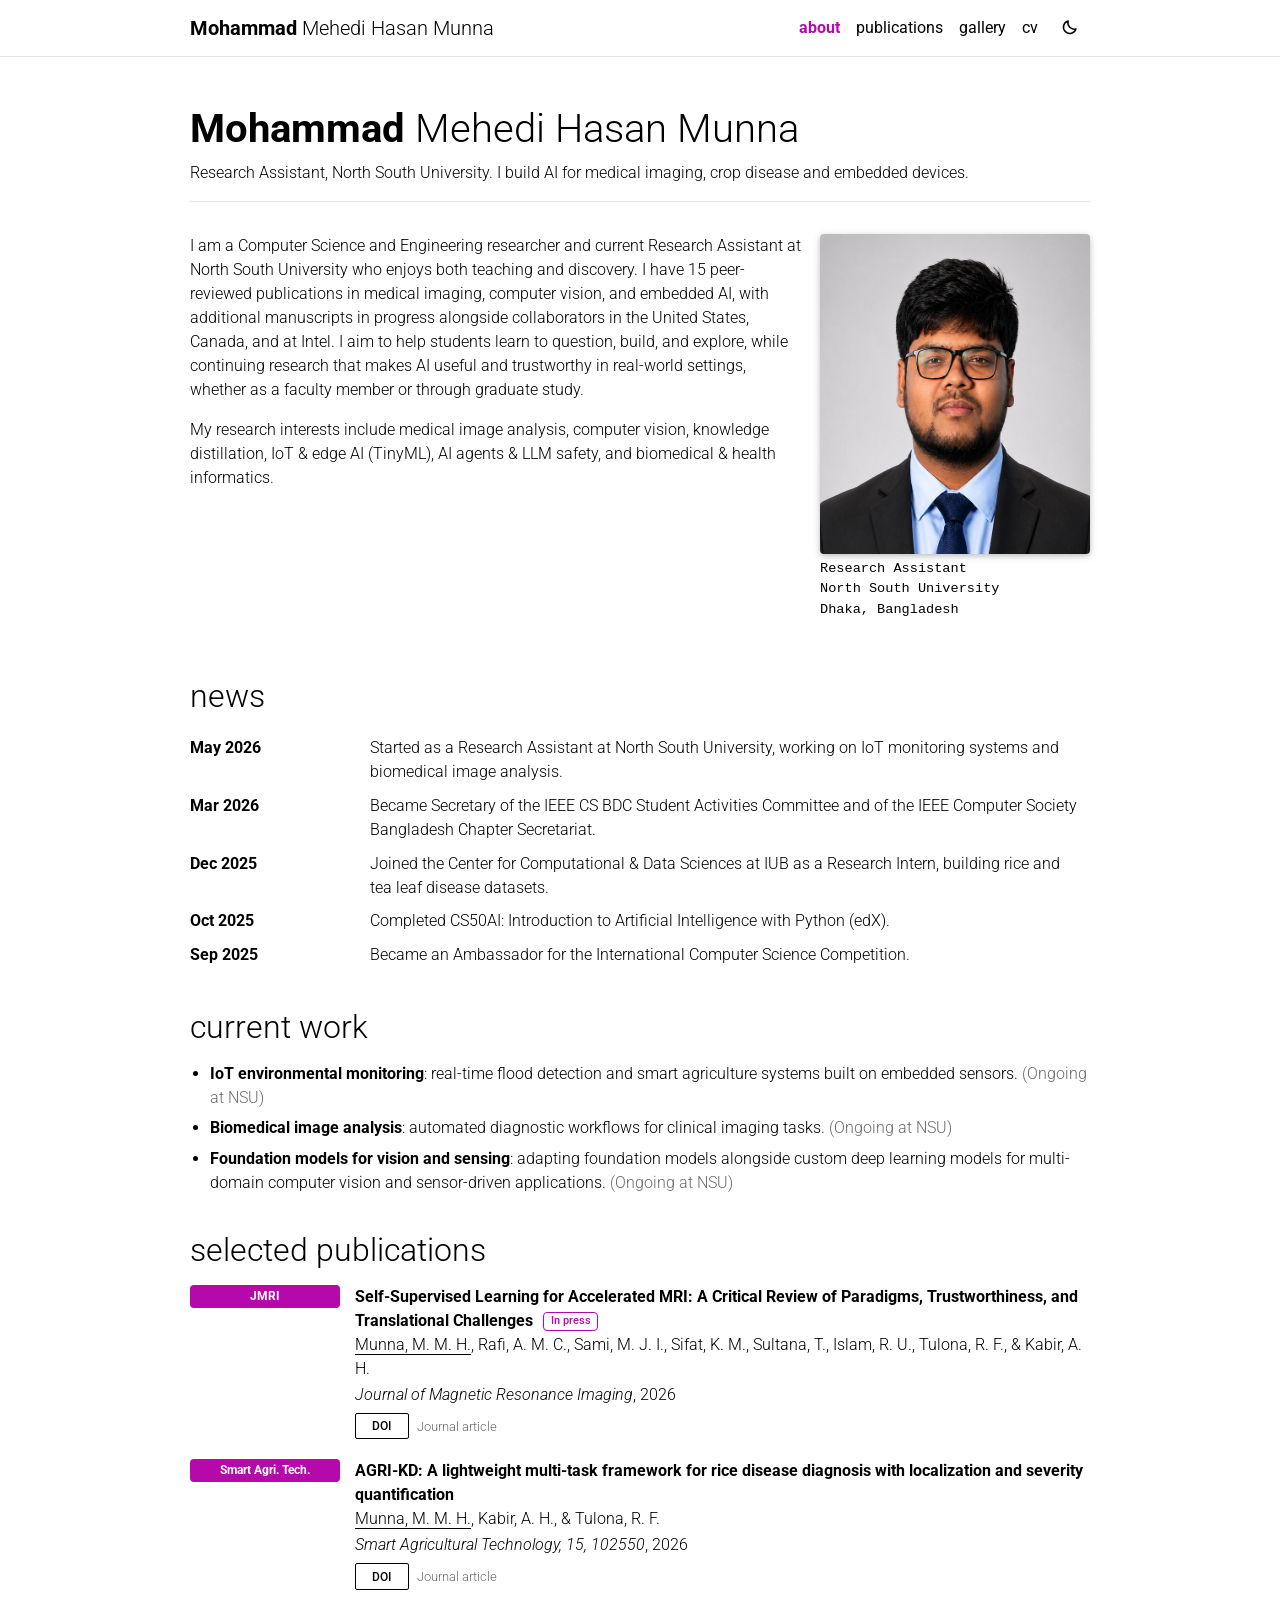
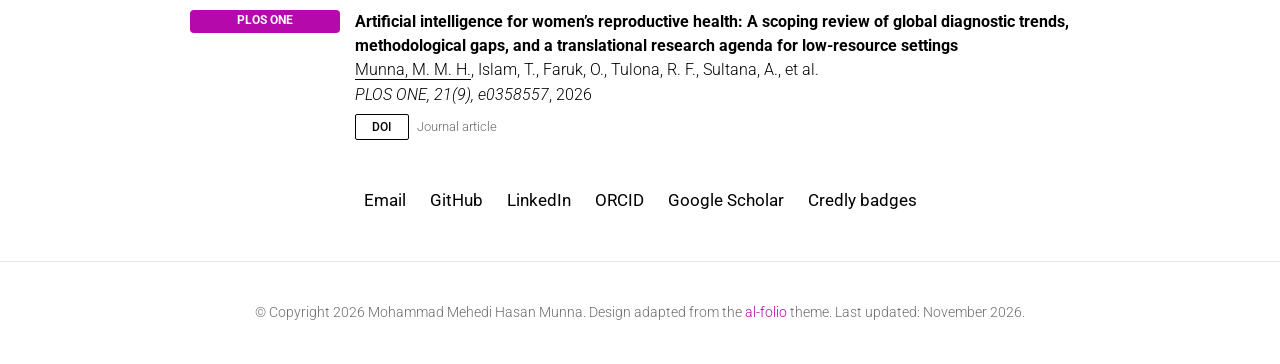
==== commit 71edda2c: "Restyle site after the al-folio theme and add People page support Adopts al-folio's colours, Roboto " ====
--- a/index.html
+++ b/index.html
@@ -1,5 +1,5 @@
 <!doctype html>
-<html lang="en">
+<html lang="en" data-theme="light">
 <head>
   <meta charset="utf-8">
   <meta name="viewport" content="width=device-width, initial-scale=1">
@@ -9,101 +9,126 @@
   <meta property="og:description" content="Research Assistant, North South University. Research on medical image analysis, computer vision and embedded AI.">
   <meta property="og:type" content="profile">
   <meta property="og:image" content="assets/munna-og.jpg">
-  <link rel="icon" href="data:image/svg+xml,%3Csvg xmlns='http://www.w3.org/2000/svg' viewBox='0 0 32 32'%3E%3Ccircle cx='16' cy='16' r='13' fill='none' stroke='%233d3a8c' stroke-width='3'/%3E%3Ccircle cx='16' cy='16' r='4' fill='%23b83a64'/%3E%3C/svg%3E">
+  <link rel="icon" href="data:image/svg+xml,%3Csvg xmlns='http://www.w3.org/2000/svg' viewBox='0 0 32 32'%3E%3Ctext x='16' y='23' font-size='20' text-anchor='middle' font-family='Arial' font-weight='700' fill='%23b509ac'%3EM%3C/text%3E%3C/svg%3E">
+  <script>
+    (function () {
+      var t = null;
+      try { t = localStorage.getItem('theme'); } catch (err) {}
+      if (!t) t = window.matchMedia && window.matchMedia('(prefers-color-scheme: dark)').matches ? 'dark' : 'light';
+      document.documentElement.setAttribute('data-theme', t);
+    })();
+  </script>
   <link rel="preconnect" href="https://fonts.googleapis.com">
   <link rel="preconnect" href="https://fonts.gstatic.com" crossorigin>
-  <link href="https://fonts.googleapis.com/css2?family=Hanken+Grotesk:wght@400;500;600;700&family=Source+Serif+4:ital,opsz,wght@0,8..60,400;0,8..60,600;1,8..60,400&display=swap" rel="stylesheet">
+  <link href="https://fonts.googleapis.com/css2?family=Roboto:wght@300;400;500;700&display=swap" rel="stylesheet">
   <link rel="stylesheet" href="style.css">
 </head>
-<body class="page-index">
+<body>
   <a class="skip" href="#main">Skip to content</a>
-  <header class="site-head">
-    <div class="wrap head-row">
-      <a class="brand" href="index.html">Mohammad Mehedi Hasan Munna</a>
-      <nav class="site-nav" aria-label="Main"><a href="index.html" aria-current="page">Home</a><a href="publications.html">Publications</a><a href="gallery.html">Gallery</a><a href="cv.html">CV</a></nav>
+  <header class="navbar">
+    <div class="container nav-row">
+      <a class="brand" href="index.html"><span class="strong">Mohammad</span> Mehedi Hasan Munna</a>
+      <button type="button" class="menu-toggle" id="menu-toggle" aria-expanded="false" aria-controls="site-menu" aria-label="Menu">
+        <span></span><span></span><span></span>
+      </button>
+      <nav id="site-menu" class="menu" aria-label="Main">
+        <ul><li><a href="index.html" aria-current="page">about</a></li><li><a href="publications.html">publications</a></li><li><a href="gallery.html">gallery</a></li><li><a href="cv.html">cv</a></li></ul>
+        <button type="button" class="theme-toggle" id="theme-toggle" aria-label="Switch to dark mode"><span class="only-light"><svg viewBox="0 0 24 24" width="18" height="18" aria-hidden="true" fill="none" stroke="currentColor" stroke-width="2" stroke-linecap="round" stroke-linejoin="round"><path d="M20 14.5A8.5 8.5 0 0 1 9.5 4a8.5 8.5 0 1 0 10.5 10.5z"/></svg></span><span class="only-dark"><svg viewBox="0 0 24 24" width="18" height="18" aria-hidden="true" fill="none" stroke="currentColor" stroke-width="2" stroke-linecap="round"><circle cx="12" cy="12" r="4.5"/><path d="M12 2v2M12 20v2M4.9 4.9l1.4 1.4M17.7 17.7l1.4 1.4M2 12h2M20 12h2M4.9 19.1l1.4-1.4M17.7 6.3l1.4-1.4"/></svg></span></button>
+      </nav>
     </div>
   </header>
-  <main id="main" class="wrap">
+  <main id="main" class="container">
 
-    <section class="hero">
-      <figure class="field">
-        <img src="assets/munna.jpg" alt="Portrait of Mohammad Mehedi Hasan Munna" width="320" height="320">
-        <svg class="reticle" viewBox="0 0 200 200" aria-hidden="true" focusable="false">
-          <circle cx="100" cy="100" r="98"/>
-          <g class="ticks"><line x1="100" y1="0" x2="100" y2="9"/><line x1="100" y1="191" x2="100" y2="200"/><line x1="0" y1="100" x2="9" y2="100"/><line x1="191" y1="100" x2="200" y2="100"/></g>
-        </svg>
-      </figure>
-      <div class="hero-text">
-        <h1>Mohammad Mehedi Hasan Munna</h1>
-        <p class="role">Research Assistant, North South University, Dhaka, Bangladesh</p>
-        <p class="lede">I build AI for medical imaging, crop disease and embedded devices.</p>
-        <ul class="hero-links"><li><a href="mailto:mohammadmehedi.munna@gmail.com">Email</a></li><li><a href="https://github.com/munna237">GitHub</a></li><li><a href="https://www.linkedin.com/in/munna237">LinkedIn</a></li><li><a href="https://orcid.org/0009-0000-0860-9337">ORCID</a></li><li><a href="https://scholar.google.com/citations?user=1kIGglAAAAAJ">Google Scholar</a></li></ul>
-      </div>
-    </section>
+    <div class="post">
+      <header class="post-header">
+        <h1 class="post-title about-title"><span class="strong">Mohammad</span> Mehedi Hasan Munna</h1>
+        <p class="desc">Research Assistant, North South University. I build AI for medical imaging, crop disease and embedded devices.</p>
+      </header>
+      <article>
+        <div class="profile float-right">
+          <img class="z-depth-1 rounded" src="assets/munna.jpg" alt="Portrait of Mohammad Mehedi Hasan Munna" width="320" height="320">
+          <div class="more-info"><p>Research Assistant</p><p>North South University</p><p>Dhaka, Bangladesh</p></div>
+        </div>
+        <div class="clearfix">
+          <p>I am a Computer Science and Engineering researcher and current Research Assistant at North South University who enjoys both teaching and discovery. I have 15 peer-reviewed publications in medical imaging, computer vision, and embedded AI, with additional manuscripts in progress alongside collaborators in the United States, Canada, and at Intel. I aim to help students learn to question, build, and explore, while continuing research that makes AI useful and trustworthy in real-world settings, whether as a faculty member or through graduate study.</p>
+          <p>My research interests include medical image analysis, computer vision, knowledge distillation, IoT &amp; edge AI (TinyML), AI agents &amp; LLM safety, and biomedical &amp; health informatics.</p>
+        </div>
 
-    <section id="about" class="narrow">
-      <h2>About</h2>
-      <p class="bio">I am a Computer Science and Engineering researcher and current Research Assistant at North South University who enjoys both teaching and discovery. I have 15 peer-reviewed publications in medical imaging, computer vision, and embedded AI, with additional manuscripts in progress alongside collaborators in the United States, Canada, and at Intel. I aim to help students learn to question, build, and explore, while continuing research that makes AI useful and trustworthy in real-world settings, whether as a faculty member or through graduate study.</p>
-      <ul class="chips static"><li>Medical Image Analysis</li><li>Computer Vision</li><li>Knowledge Distillation</li><li>IoT &amp; Edge AI (TinyML)</li><li>AI Agents &amp; LLM Safety</li><li>Biomedical &amp; Health Informatics</li></ul>
-    </section>
+        <h2><a href="#news" id="news">news</a></h2>
+        <div class="news"><table><tr><th scope="row">May 2026</th><td>Started as a Research Assistant at North South University, working on IoT monitoring systems and biomedical image analysis.</td></tr><tr><th scope="row">Mar 2026</th><td>Became Secretary of the IEEE CS BDC Student Activities Committee and of the IEEE Computer Society Bangladesh Chapter Secretariat.</td></tr><tr><th scope="row">Dec 2025</th><td>Joined the Center for Computational &amp; Data Sciences at IUB as a Research Intern, building rice and tea leaf disease datasets.</td></tr><tr><th scope="row">Oct 2025</th><td>Completed CS50AI: Introduction to Artificial Intelligence with Python (edX).</td></tr><tr><th scope="row">Sep 2025</th><td>Became an Ambassador for the International Computer Science Competition.</td></tr></table></div>
 
-    <div class="split">
-      <section id="news">
-        <h2>News</h2>
-        <ol class="news"><li><span class="news-when">May 2026</span><span>Started as a Research Assistant at North South University, working on IoT monitoring systems and biomedical image analysis.</span></li><li><span class="news-when">Mar 2026</span><span>Became Secretary of the IEEE CS BDC Student Activities Committee and of the IEEE Computer Society Bangladesh Chapter Secretariat.</span></li><li><span class="news-when">Dec 2025</span><span>Joined the Center for Computational &amp; Data Sciences at IUB as a Research Intern, building rice and tea leaf disease datasets.</span></li><li><span class="news-when">Oct 2025</span><span>Completed CS50AI: Introduction to Artificial Intelligence with Python (edX).</span></li><li><span class="news-when">Sep 2025</span><span>Became an Ambassador for the International Computer Science Competition.</span></li></ol>
-      </section>
-      <section id="now">
-        <h2>Current work</h2>
-        <ul class="work">
+        <h2><a href="#current" id="current">current work</a></h2>
+        <ul class="current"><li><span class="strong">IoT environmental monitoring</span>: real-time flood detection and smart agriculture systems built on embedded sensors. <span class="muted">(Ongoing at NSU)</span></li><li><span class="strong">Biomedical image analysis</span>: automated diagnostic workflows for clinical imaging tasks. <span class="muted">(Ongoing at NSU)</span></li><li><span class="strong">Foundation models for vision and sensing</span>: adapting foundation models alongside custom deep learning models for multi-domain computer vision and sensor-driven applications. <span class="muted">(Ongoing at NSU)</span></li></ul>
+
+        <h2><a href="publications.html">selected publications</a></h2>
+        <div class="publications"><ol class="bibliography">
           <li>
-            <h3>IoT environmental monitoring</h3>
-            <p>Real-time flood detection and smart agriculture systems built on embedded sensors.</p>
-            <p class="work-status">Ongoing at NSU</p>
+            <div class="bib-row">
+              <div class="abbr"><abbr class="badge" title="Journal of Magnetic Resonance Imaging">JMRI</abbr></div>
+              <div class="bib-body">
+                <div class="title">Self-Supervised Learning for Accelerated MRI: A Critical Review of Paradigms, Trustworthiness, and Translational Challenges <span class="award">In press</span></div>
+                <div class="author"><em>Munna, M. M. H.</em>, Rafi, A. M. C., Sami, M. J. I., Sifat, K. M., Sultana, T., Islam, R. U., Tulona, R. F., &amp; Kabir, A. H.</div>
+                <div class="periodical"><em>Journal of Magnetic Resonance Imaging</em>, 2026</div>
+                <div class="links"><a class="btn" href="https://doi.org/10.1002/jmri.70618">DOI</a><span class="kind">Journal article</span></div>
+              </div>
+            </div>
           </li>
           <li>
-            <h3>Biomedical image analysis</h3>
-            <p>Automated diagnostic workflows for clinical imaging tasks.</p>
-            <p class="work-status">Ongoing at NSU</p>
+            <div class="bib-row">
+              <div class="abbr"><abbr class="badge" title="Smart Agricultural Technology, 15, 102550">Smart Agri. Tech.</abbr></div>
+              <div class="bib-body">
+                <div class="title">AGRI-KD: A lightweight multi-task framework for rice disease diagnosis with localization and severity quantification</div>
+                <div class="author"><em>Munna, M. M. H.</em>, Kabir, A. H., &amp; Tulona, R. F.</div>
+                <div class="periodical"><em>Smart Agricultural Technology, 15, 102550</em>, 2026</div>
+                <div class="links"><a class="btn" href="https://doi.org/10.1016/j.atech.2026.102550">DOI</a><span class="kind">Journal article</span></div>
+              </div>
+            </div>
           </li>
           <li>
-            <h3>Foundation models for vision and sensing</h3>
-            <p>Adapting foundation models alongside custom deep learning models for multi-domain computer vision and sensor-driven applications.</p>
-            <p class="work-status">Ongoing at NSU</p>
+            <div class="bib-row">
+              <div class="abbr"><abbr class="badge" title="PLOS ONE, 21(9), e0358557">PLOS ONE</abbr></div>
+              <div class="bib-body">
+                <div class="title">Artificial intelligence for women’s reproductive health: A scoping review of global diagnostic trends, methodological gaps, and a translational research agenda for low-resource settings</div>
+                <div class="author"><em>Munna, M. M. H.</em>, Islam, T., Faruk, O., Tulona, R. F., Sultana, A., et al.</div>
+                <div class="periodical"><em>PLOS ONE, 21(9), e0358557</em>, 2026</div>
+                <div class="links"><a class="btn" href="https://doi.org/10.1371/journal.pone.0358557">DOI</a><span class="kind">Journal article</span></div>
+              </div>
+            </div>
           </li>
-        </ul>
-      </section>
+        </ol></div>
+
+        <div class="social"><a href="mailto:mohammadmehedi.munna@gmail.com">Email</a><a href="https://github.com/munna237">GitHub</a><a href="https://www.linkedin.com/in/munna237">LinkedIn</a><a href="https://orcid.org/0009-0000-0860-9337">ORCID</a><a href="https://scholar.google.com/citations?user=1kIGglAAAAAJ">Google Scholar</a><a href="https://www.credly.com/users/mohammad-mehedi-hasan-munna.922d92f8">Credly badges</a></div>
+      </article>
     </div>
-
-    <section id="selected" class="narrow">
-      <h2>Selected publications</h2>
-      <ol class="pubs">
-          <li class="pub" data-kind="journal">
-            <p class="pub-title"><a href="https://doi.org/10.1002/jmri.70618">Self-Supervised Learning for Accelerated MRI: A Critical Review of Paradigms, Trustworthiness, and Translational Challenges</a> <span class="status">In press</span></p>
-            <p class="pub-authors"><strong class="me">Munna, M. M. H.</strong>, Rafi, A. M. C., Sami, M. J. I., Sifat, K. M., Sultana, T., Islam, R. U., Tulona, R. F., &amp; Kabir, A. H.</p>
-            <p class="pub-venue"><span class="kind">Journal article</span> in <em>Journal of Magnetic Resonance Imaging</em></p>
-          </li>
-          <li class="pub" data-kind="journal">
-            <p class="pub-title"><a href="https://doi.org/10.1016/j.atech.2026.102550">AGRI-KD: A lightweight multi-task framework for rice disease diagnosis with localization and severity quantification</a></p>
-            <p class="pub-authors"><strong class="me">Munna, M. M. H.</strong>, Kabir, A. H., &amp; Tulona, R. F.</p>
-            <p class="pub-venue"><span class="kind">Journal article</span> in <em>Smart Agricultural Technology, 15, 102550</em></p>
-          </li>
-          <li class="pub" data-kind="journal">
-            <p class="pub-title"><a href="https://doi.org/10.1371/journal.pone.0358557">Artificial intelligence for women’s reproductive health: A scoping review of global diagnostic trends, methodological gaps, and a translational research agenda for low-resource settings</a></p>
-            <p class="pub-authors"><strong class="me">Munna, M. M. H.</strong>, Islam, T., Faruk, O., Tulona, R. F., Sultana, A., et al.</p>
-            <p class="pub-venue"><span class="kind">Journal article</span> in <em>PLOS ONE, 21(9), e0358557</em></p>
-          </li>
-      </ol>
-      <p class="more"><a href="publications.html">All 15 publications and 3 datasets</a></p>
-    </section>
-
   </main>
   <footer class="site-foot">
-    <div class="wrap foot-row">
-      <p><a href="mailto:mohammadmehedi.munna@gmail.com">mohammadmehedi.munna@gmail.com</a></p>
-      <p class="foot-links"><a href="https://github.com/munna237">GitHub</a><a href="https://www.linkedin.com/in/munna237">LinkedIn</a><a href="https://orcid.org/0009-0000-0860-9337">ORCID</a><a href="https://scholar.google.com/citations?user=1kIGglAAAAAJ">Google Scholar</a><a href="https://www.credly.com/users/mohammad-mehedi-hasan-munna.922d92f8">Credly badges</a></p>
-      <p class="muted">Last updated November 2026</p>
+    <div class="container">
+      &copy; Copyright 2026 Mohammad Mehedi Hasan Munna. Design adapted from the <a href="https://github.com/alshedivat/al-folio">al-folio</a> theme. Last updated: November 2026.
     </div>
   </footer>
 
+  <script>
+    (function () {
+      var root = document.documentElement;
+      var btn = document.getElementById('theme-toggle');
+      function sync() { btn.setAttribute('aria-label', root.getAttribute('data-theme') === 'dark' ? 'Switch to light mode' : 'Switch to dark mode'); }
+      sync();
+      btn.addEventListener('click', function () {
+        var next = root.getAttribute('data-theme') === 'dark' ? 'light' : 'dark';
+        root.setAttribute('data-theme', next);
+        try { localStorage.setItem('theme', next); } catch (err) {}
+        sync();
+      });
+      var menuBtn = document.getElementById('menu-toggle');
+      var menu = document.getElementById('site-menu');
+      root.classList.add('js');
+      menuBtn.addEventListener('click', function () {
+        var open = menuBtn.getAttribute('aria-expanded') === 'true';
+        menuBtn.setAttribute('aria-expanded', String(!open));
+        menu.classList.toggle('open', !open);
+      });
+    })();
+  </script>
+
 </body>
 </html>
--- a/style.css
+++ b/style.css
@@ -1,243 +1,223 @@
-/* Palette taken from H&E stain colours, a nod to the blood-smear and histology work. */
+/* Look adapted from the al-folio Jekyll theme (MIT, github.com/alshedivat/al-folio):
+   colours, 930px column, navbar, profile floats and bibliography layout follow its SCSS. */
 :root {
-  --paper: #f5f6fa;
+  color-scheme: light;
+  --bg: #ffffff;
+  --text: #000000;
+  --text-light: #6c6c6c;      /* al-folio uses #828282; darkened slightly to pass WCAG AA */
+  --theme: #b509ac;
+  --on-theme: #ffffff;
+  --divider: rgba(0, 0, 0, 0.1);
   --card: #ffffff;
-  --ink: #1a1c2c;
-  --muted: #565b72;
-  --hema: #3d3a8c;     /* hematoxylin: links, structure */
-  --eosin: #b83a64;    /* eosin: the one accent */
-  --rule: #dcdfea;
-  --wash: #ebecf5;
-
-  --sans: "Hanken Grotesk", system-ui, -apple-system, "Segoe UI", sans-serif;
-  --serif: "Source Serif 4", Georgia, "Times New Roman", serif;
-
-  --step--1: 0.875rem;
-  --step-0: 1rem;
-  --step-1: 1.125rem;
-  --step-2: 1.5rem;
-  --step-3: 2rem;
-  --step-4: clamp(2.25rem, 1.6rem + 2.4vw, 3.25rem);
+  --highlight: #b71c1c;
+  --code-bg: rgba(181, 9, 172, 0.05);
+  --shadow: 0 2px 5px 0 rgba(0, 0, 0, 0.16), 0 2px 10px 0 rgba(0, 0, 0, 0.12);
+}
+html[data-theme="dark"] {
+  color-scheme: dark;
+  --bg: #1c1c1d;
+  --text: #e8e8e8;
+  --text-light: #a6a6a6;
+  --theme: #2698ba;
+  --on-theme: #121214;
+  --divider: #424246;
+  --card: #212529;
+  --highlight: #c62828;
+  --code-bg: #2c3237;
+  --shadow: 0 2px 5px 0 rgba(0, 0, 0, 0.5), 0 2px 10px 0 rgba(0, 0, 0, 0.4);
 }
 
 *, *::before, *::after { box-sizing: border-box; }
-html { scroll-behavior: smooth; -webkit-text-size-adjust: 100%; }
+html { -webkit-text-size-adjust: 100%; scroll-behavior: smooth; }
 @media (prefers-reduced-motion: reduce) { html { scroll-behavior: auto; } }
-
 body {
   margin: 0;
-  background: var(--paper);
-  color: var(--ink);
-  font-family: var(--sans);
-  font-size: 1.0625rem;
-  line-height: 1.6;
+  padding-top: 57px;
+  background: var(--bg);
+  color: var(--text);
+  font-family: "Roboto", -apple-system, "Segoe UI", Helvetica, Arial, sans-serif;
+  font-weight: 300;
+  font-size: 1rem;
+  line-height: 1.5;
 }
 img { max-width: 100%; }
-
-a { color: var(--hema); text-decoration-thickness: 1px; text-underline-offset: 0.18em; }
-a:hover { color: var(--eosin); }
-:focus-visible { outline: 2px solid var(--eosin); outline-offset: 3px; border-radius: 2px; }
-
-.skip { position: absolute; left: -999px; top: 0; background: var(--ink); color: #fff; padding: .5rem 1rem; z-index: 20; }
-.skip:focus { left: 1rem; top: 1rem; }
-
-.wrap { max-width: 1080px; margin: 0 auto; padding: 0 1.5rem; }
-.narrow { max-width: 46rem; }
-.muted { color: var(--muted); }
-.strong { font-weight: 500; }
-
-/* ---------- header / footer ---------- */
-.site-head {
-  position: sticky; top: 0; z-index: 10;
-  background: rgba(245, 246, 250, .92);
-  backdrop-filter: saturate(1.2) blur(8px);
-  border-bottom: 1px solid var(--rule);
-}
-.head-row { display: flex; align-items: center; justify-content: space-between; gap: 1rem; min-height: 3.75rem; }
-.brand { font-weight: 700; color: var(--ink); text-decoration: none; letter-spacing: -0.01em; }
-.brand:hover { color: var(--hema); }
-.site-nav { display: flex; gap: .25rem; }
-.site-nav a {
-  padding: .4rem .75rem; border-radius: 999px;
-  color: var(--muted); text-decoration: none; font-weight: 500; font-size: var(--step--1);
-}
-.site-nav a:hover { color: var(--ink); background: var(--wash); }
-.site-nav a[aria-current="page"] { color: #fff; background: var(--hema); }
-
-.site-foot { border-top: 1px solid var(--rule); margin-top: 4rem; padding: 2rem 0 2.5rem; font-size: var(--step--1); }
-.foot-row { display: flex; flex-wrap: wrap; gap: .5rem 2rem; align-items: baseline; }
-.foot-row p { margin: 0; }
-.foot-links { display: flex; flex-wrap: wrap; gap: .25rem 1rem; }
-.foot-row .muted { margin-left: auto; }
-
-main.wrap { padding-top: 3.5rem; }
-
-/* ---------- type ---------- */
-h1 { font-size: var(--step-4); line-height: 1.08; font-weight: 700; letter-spacing: -0.025em; margin: 0; }
-h2 { font-size: var(--step-3); line-height: 1.15; font-weight: 600; letter-spacing: -0.015em; margin: 0 0 1.25rem; }
-h3 { font-size: var(--step-1); line-height: 1.35; font-weight: 600; margin: 0; }
-h3.minor { font-size: var(--step-0); margin: 2rem 0 .5rem; }
-.note { color: var(--muted); margin: .75rem 0 0; max-width: 60ch; }
-.more { margin: 1.25rem 0 0; font-weight: 500; }
-
-section { margin-bottom: 4rem; scroll-margin-top: 5rem; }
-.page-head { margin-bottom: 2.5rem; }
-
-/* ---------- home: hero ---------- */
-.hero { display: grid; grid-template-columns: 220px minmax(0, 1fr); gap: 3rem; align-items: center; margin-bottom: 4.5rem; }
-.field { position: relative; width: 220px; height: 220px; margin: 0; }
-.field img {
-  position: absolute; inset: 13px; width: calc(100% - 26px); height: calc(100% - 26px);
-  border-radius: 50%; object-fit: cover; display: block; background: var(--wash);
-}
-.reticle { position: absolute; inset: 0; width: 100%; height: 100%; overflow: visible; }
-.reticle circle {
-  fill: none; stroke: var(--eosin); stroke-width: 1.5;
-  stroke-dasharray: 616; stroke-dashoffset: 0;
-  animation: focus-ring 1.4s cubic-bezier(.6,.05,.2,1) .15s both;
-}
-.reticle .ticks line { stroke: var(--hema); stroke-width: 1.5; animation: fade-in .4s ease 1.3s both; }
-@keyframes focus-ring { from { stroke-dashoffset: 616; } to { stroke-dashoffset: 0; } }
-@keyframes fade-in { from { opacity: 0; } to { opacity: 1; } }
-@media (prefers-reduced-motion: reduce) { .reticle circle, .reticle .ticks line { animation: none; } }
-
-.role { color: var(--muted); margin: .75rem 0 0; }
-.lede {
-  font-family: var(--serif); font-size: clamp(1.375rem, 1.1rem + 1vw, 1.75rem);
-  line-height: 1.3; margin: 1.25rem 0 0; max-width: 32ch;
-}
-.hero-links { list-style: none; padding: 0; margin: 1.5rem 0 0; display: flex; flex-wrap: wrap; gap: .4rem 1.25rem; font-weight: 500; }
-
-.bio { font-family: var(--serif); font-size: var(--step-1); line-height: 1.7; margin: 0 0 1.5rem; max-width: 64ch; }
-
-/* chips (interests + filters) */
-.chips { list-style: none; padding: 0; margin: 0; display: flex; flex-wrap: wrap; gap: .5rem; }
-.chips.static li { font-size: var(--step--1); font-weight: 500; padding: .3rem .8rem; background: var(--wash); color: var(--hema); border-radius: 999px; }
-.chips.filter { margin-bottom: 2rem; }
-.chips.filter button {
-  font: inherit; font-size: var(--step--1); font-weight: 500;
-  padding: .4rem .85rem; border: 1px solid var(--rule); border-radius: 999px;
-  background: transparent; color: var(--ink); cursor: pointer;
-}
-.chips.filter button:hover { border-color: var(--hema); }
-.chips.filter button[aria-pressed="true"] { background: var(--hema); border-color: var(--hema); color: #fff; }
-.chips .count { opacity: .7; font-variant-numeric: tabular-nums; margin-left: .15rem; }
-
-/* news + current work */
-.split { display: grid; grid-template-columns: minmax(0, 1.1fr) minmax(0, 1fr); gap: 3.5rem; }
-.news { list-style: none; padding: 0; margin: 0; }
-.news li { display: grid; grid-template-columns: 5.5rem minmax(0, 1fr); gap: 1rem; padding: .85rem 0; border-top: 1px solid var(--rule); }
-.news li:first-child { border-top: 0; padding-top: 0; }
-.news-when { font-size: var(--step--1); font-weight: 600; color: var(--hema); font-variant-numeric: tabular-nums; padding-top: .1rem; }
-
-.work { list-style: none; padding: 0; margin: 0; display: grid; gap: 1.25rem; }
-.work li { padding-left: 1.1rem; border-left: 3px solid var(--eosin); }
-.work p { margin: .2rem 0 0; }
-.work-status { font-size: var(--step--1); color: var(--muted); }
-
-/* ---------- publications ---------- */
-.pubs { list-style: none; padding: 0; margin: 0; }
-.pub { margin: 0 0 1.5rem; }
-.pub:last-child { margin-bottom: .25rem; }
-.pub p { margin: 0; }
-.pub-title { font-family: var(--serif); font-size: var(--step-1); font-weight: 600; line-height: 1.4; margin-bottom: .3rem !important; }
-.pub-title a { color: var(--ink); text-decoration: none; }
-.pub-title a:hover { color: var(--hema); text-decoration: underline; }
-.pub-authors { font-size: var(--step--1); color: var(--muted); line-height: 1.5; }
-.pub-authors .me { color: var(--ink); font-weight: 600; }
-.pub-venue { font-size: var(--step--1); color: var(--muted); line-height: 1.5; }
-.pub-venue .kind { color: var(--ink); font-weight: 500; }
-.status {
-  display: inline-block; vertical-align: .1em; margin-left: .4rem;
-  font-family: var(--sans); font-size: .75rem; font-weight: 600; color: var(--eosin);
-  border: 1px solid currentColor; border-radius: 999px; padding: 0 .5rem; line-height: 1.6;
-}
-
-.year-group { display: grid; grid-template-columns: 4.5rem minmax(0, 1fr); gap: 1.25rem; border-top: 1px solid var(--rule); padding-top: 1.25rem; margin-bottom: 1.5rem; }
-h2.year { font-size: var(--step-1); font-weight: 600; color: var(--hema); font-variant-numeric: tabular-nums; margin: 0; }
-
-#datasets { margin-top: 4rem; }
-.datasets { list-style: none; padding: 0; margin: 1.5rem 0 0; display: grid; gap: 1.75rem; }
-.dataset { padding-left: 1.25rem; border-left: 3px solid var(--eosin); }
-.dataset h3 { font-size: var(--step-2); letter-spacing: -0.01em; margin-bottom: .25rem; }
-.dataset h3 a { color: var(--ink); text-decoration: none; }
-.dataset h3 a:hover { color: var(--hema); text-decoration: underline; }
-.dataset p { margin: 0 0 .35rem; }
-
-/* ---------- CV: timelines ---------- */
-.jump { list-style: none; padding: 0; margin: 1.25rem 0 0; display: flex; flex-wrap: wrap; gap: .25rem 1.25rem; font-weight: 500; font-size: var(--step--1); }
-
-.tl { list-style: none; padding: 0; margin: 0; }
-.tl > li { display: grid; grid-template-columns: 11rem minmax(0, 1fr); }
-.tl-when { font-size: var(--step--1); color: var(--muted); font-variant-numeric: tabular-nums; padding: .15rem 1.25rem 0 0; text-align: right; }
-.tl-body { position: relative; padding: 0 0 2rem 1.75rem; border-left: 2px solid var(--rule); }
-.tl > li:last-child .tl-body { padding-bottom: .25rem; }
-.tl-body::before {
-  content: ""; position: absolute; left: -7px; top: .45rem;
-  width: 12px; height: 12px; border-radius: 50%;
-  background: var(--paper); border: 2px solid var(--hema);
-}
-.tl > li:first-child .tl-body::before { background: var(--hema); }
-.tl-body p { margin: .2rem 0 0; }
-.where { color: var(--muted); }
-.grade { font-size: var(--step--1); }
-.points { margin: .6rem 0 0; padding-left: 1.1rem; }
-.points li { margin-bottom: .35rem; }
-.points li::marker, .plain li::marker { color: var(--eosin); }
-
-.pairs { margin: 0; }
-.pairs > div { display: grid; grid-template-columns: 13rem minmax(0, 1fr); gap: 1.25rem; padding: .9rem 0; border-top: 1px solid var(--rule); }
-.pairs > div:first-child { border-top: 0; padding-top: 0; }
-.pairs dt { font-weight: 600; }
-.pairs dd { margin: 0; }
-.plain { padding-left: 1.1rem; margin: 0; }
-.plain li { margin-bottom: .4rem; }
+a { color: var(--theme); text-decoration: none; }
+a:hover { color: var(--theme); text-decoration: underline; }
+:focus-visible { outline: 2px solid var(--theme); outline-offset: 2px; }
+strong, .strong { font-weight: 700; }
+em { font-style: italic; }
+hr { border: 0; border-top: 1px solid var(--divider); margin: 1rem 0; }
+h1, h2, h3 { font-weight: 300; line-height: 1.2; scroll-margin-top: 66px; }
+h2 { font-size: 2rem; margin: 2.25rem 0 1rem; }
+h2 a { color: inherit; }
+.muted { color: var(--text-light); }
+.skip { position: absolute; left: -999px; top: 0; z-index: 30; background: var(--theme); color: var(--on-theme); padding: .5rem 1rem; }
+.skip:focus { left: 1rem; top: .5rem; }
+
+.container { max-width: 930px; margin: 0 auto; padding: 0 15px; }
+main.container { padding-top: 3rem; padding-bottom: 2rem; }
+
+/* ---------- navbar ---------- */
+.navbar {
+  position: fixed; top: 0; left: 0; right: 0; z-index: 20;
+  background: var(--bg);
+  border-bottom: 1px solid var(--divider);
+}
+.nav-row { display: flex; align-items: center; justify-content: space-between; min-height: 56px; gap: 1rem; flex-wrap: wrap; }
+.brand { color: var(--text); font-size: 1.25rem; font-weight: 300; white-space: nowrap; }
+.brand:hover { color: var(--theme); text-decoration: none; }
+.menu { display: flex; align-items: center; gap: .25rem; }
+.menu ul { list-style: none; margin: 0; padding: 0; display: flex; flex-wrap: wrap; }
+.menu a { display: block; padding: .5rem .5rem; color: var(--text); font-weight: 400; }
+.menu a:hover { color: var(--theme); text-decoration: none; }
+.menu a[aria-current="page"] { color: var(--theme); font-weight: 700; }
+.theme-toggle, .menu-toggle { background: none; border: 0; color: var(--text); cursor: pointer; padding: .5rem; min-width: 40px; min-height: 40px; }
+.theme-toggle:hover { color: var(--theme); }
+.only-dark { display: none; }
+html[data-theme="dark"] .only-dark { display: inline; }
+html[data-theme="dark"] .only-light { display: none; }
+.menu-toggle { display: none; }
+.menu-toggle span { display: block; width: 22px; height: 2px; margin: 4px 0; background: var(--text); border-radius: 1px; }
+
+@media (max-width: 575.98px) {
+  .nav-row { gap: .25rem; flex-wrap: wrap; }
+  .brand { font-size: 1.05rem; flex: 1 1 auto; min-width: 0; overflow: hidden; text-overflow: ellipsis; }
+  .profile img, .profile .initials { max-width: 320px; }
+  .menu-toggle { display: block; }
+  .js .menu { display: none; width: 100%; flex-direction: column; align-items: flex-start; padding-bottom: .5rem; }
+  .js .menu.open { display: flex; }
+  .menu ul { flex-direction: column; width: 100%; }
+  .menu a { padding: .5rem 0; }
+  .theme-toggle { padding-left: 0; }
+}
+
+/* ---------- page headers ---------- */
+.post-header { margin-bottom: 2rem; }
+.post-title { font-size: 2.5rem; margin: 0 0 .5rem; }
+.about-title { font-size: 2.5rem; }
+.desc { margin: 0; }
+.post-description { margin: 0; color: var(--text-light); font-size: .95rem; }
+.post-header::after { content: ""; display: block; border-bottom: 1px solid var(--divider); margin-top: 1rem; }
+
+/* ---------- about + profiles ---------- */
+.clearfix::after { content: ""; display: table; clear: both; }
+.clearfix p { margin: 0 0 1rem; }
+.profile { width: 100%; margin-bottom: 1rem; }
+.profile img, .profile .initials { width: 100%; display: block; }
+.rounded { border-radius: .25rem; }
+.z-depth-1 { box-shadow: var(--shadow); }
+.profile .more-info { margin: 5px 0; font-family: ui-monospace, SFMono-Regular, Menlo, Consolas, monospace; font-size: .85rem; font-weight: 400; }
+.profile .more-info p { display: inline; margin: 0; }
+.profile .more-info p + p::before { content: ", "; }
+@media (min-width: 576px) {
+  .profile { width: 30%; }
+  .profile.float-right { float: right; margin-left: 1rem; }
+  .profile.float-left { float: left; margin-right: 1rem; }
+  .profile .more-info p { display: block; }
+  .profile .more-info p + p::before { content: none; }
+  .profile img, .profile .initials { max-width: none; }
+}
+.initials {
+  aspect-ratio: 1 / 1; display: flex !important; align-items: center; justify-content: center;
+  background: var(--code-bg); color: var(--theme); font-size: 3rem; font-weight: 300; letter-spacing: .05em;
+}
+.person-name { font-size: 1.6rem; margin: 0 0 .75rem; }
+
+/* news table */
+.news table { width: 100%; border-collapse: collapse; }
+.news th, .news td { text-align: left; vertical-align: top; padding: .3rem .5rem .3rem 0; }
+.news th { width: 20%; font-weight: 700; white-space: nowrap; }
+
+.current { padding-left: 1.25rem; margin: 0; }
+.current li { margin-bottom: .4rem; }
+
+.social { text-align: center; margin: 3rem 0 1rem; display: flex; flex-wrap: wrap; justify-content: center; gap: .5rem 1.5rem; font-size: 1.05rem; font-weight: 400; }
+.social a { color: var(--text); }
+.social a:hover { color: var(--theme); }
+
+/* ---------- bibliography ---------- */
+.publications { margin-top: 1rem; }
+ol.bibliography { list-style: none; padding: 0; margin: 0; }
+ol.bibliography li { margin-bottom: 1.25rem; }
+.bib-row { display: grid; grid-template-columns: 16.66% minmax(0, 1fr); gap: 15px; }
+.abbr .badge {
+  display: block; width: 100%; text-align: center; text-decoration: none;
+  background: var(--theme); color: var(--on-theme); font-size: .75rem; font-weight: 700;
+  padding: .3em .4em; border-radius: .25rem; line-height: 1.3; overflow-wrap: anywhere;
+}
+.abbr .badge-data { background: #00796b; }
+.bib-body .title { font-weight: 700; }
+.bib-body .author em { font-style: normal; border-bottom: 1px solid; }
+.bib-body .periodical { margin-top: .1rem; }
+.links { margin-top: .4rem; display: flex; flex-wrap: wrap; gap: .5rem; align-items: center; }
+.links .btn {
+  font-size: .75rem; font-weight: 500; color: var(--text); border: 1px solid var(--text);
+  padding: .2rem 1rem; border-radius: .125rem; letter-spacing: .02em;
+}
+.links .btn:hover { color: var(--theme); border-color: var(--theme); text-decoration: none; }
+.links .kind { font-size: .8rem; color: var(--text-light); }
+.award { display: inline-block; margin-left: .4rem; font-size: .7rem; font-weight: 500; color: var(--theme); border: 1px solid var(--theme); border-radius: .25rem; padding: 0 .4rem; vertical-align: .15em; }
+h2.bibliography {
+  color: var(--text-light); border-top: 1px solid var(--divider);
+  padding-top: 1rem; margin: 2rem 0 1rem; text-align: right; font-size: 1.6rem;
+}
+
+.filter { display: flex; flex-wrap: wrap; gap: .5rem; margin-bottom: 1rem; }
+.filter button {
+  font: inherit; font-size: .85rem; font-weight: 400; cursor: pointer;
+  background: transparent; color: var(--text); border: 1px solid var(--text);
+  border-radius: .125rem; padding: .3rem .9rem; min-height: 36px;
+}
+.filter button:hover { color: var(--theme); border-color: var(--theme); }
+.filter button[aria-pressed="true"] { background: var(--theme); border-color: var(--theme); color: var(--on-theme); }
+.filter .count { opacity: .75; margin-left: .15rem; }
 
 /* ---------- gallery ---------- */
-.gallery { list-style: none; padding: 0; margin: 0; display: grid; grid-template-columns: repeat(auto-fill, minmax(280px, 1fr)); gap: 2.5rem 1.75rem; }
+.gallery { list-style: none; padding: 0; margin: 1.5rem 0 0; display: grid; grid-template-columns: repeat(auto-fill, minmax(260px, 1fr)); gap: 2rem 1.5rem; }
 .shot figure { margin: 0; }
-.shot-open { display: block; width: 100%; padding: 0; border: 0; background: var(--wash); cursor: zoom-in; border-radius: 6px; overflow: hidden; }
+.shot-open { display: block; width: 100%; padding: 0; border: 0; background: none; cursor: zoom-in; }
 .shot-open img { display: block; width: 100%; aspect-ratio: 4 / 3; object-fit: cover; }
-.shot figcaption { padding-top: .85rem; }
-.shot .cap { font-family: var(--serif); font-size: var(--step-1); font-weight: 600; line-height: 1.35; margin: 0; }
-.shot .meta { font-size: var(--step--1); color: var(--muted); margin: .25rem 0 0; }
-.tags { list-style: none; padding: 0; margin: .6rem 0 0; display: flex; flex-wrap: wrap; gap: .35rem; }
-.tags li { font-size: .8125rem; font-weight: 500; color: var(--hema); background: var(--wash); padding: .15rem .6rem; border-radius: 999px; }
-
-.empty { max-width: 46rem; padding: 3rem 2rem; border: 1px dashed var(--rule); border-radius: 6px; color: var(--muted); text-align: center; }
-
-.lightbox { border: 0; padding: 0; max-width: min(92vw, 1100px); background: transparent; color: #fff; }
-.lightbox::backdrop { background: rgba(16, 17, 30, .88); }
-.lightbox img { display: block; max-height: 80vh; width: auto; max-width: 100%; margin: 0 auto; border-radius: 4px; }
-.lb-cap { text-align: center; margin: .85rem 0 0; font-family: var(--serif); font-size: var(--step-1); }
-.lb-close { display: block; margin: 0 0 .5rem auto; font: inherit; font-size: var(--step--1); font-weight: 600; color: #fff; background: transparent; border: 1px solid rgba(255,255,255,.5); border-radius: 999px; padding: .3rem .9rem; cursor: pointer; }
-
-.people { list-style: none; padding: 0; margin: 0; display: grid; grid-template-columns: repeat(auto-fill, minmax(240px, 1fr)); gap: 1.5rem 2rem; }
-.people p { margin: .2rem 0 0; }
-
-/* ---------- responsive ---------- */
-@media (max-width: 860px) {
-  .split { grid-template-columns: 1fr; gap: 0; }
-  .hero { grid-template-columns: 1fr; gap: 1.75rem; }
-  .field { width: 168px; height: 168px; }
-}
-@media (max-width: 600px) {
-  body { font-size: 1rem; }
-  .wrap { padding: 0 1.15rem; }
-  .head-row { flex-direction: column; align-items: flex-start; gap: .35rem; padding-top: .7rem; padding-bottom: .6rem; }
-  .site-nav { margin-left: -.75rem; }
-  main.wrap { padding-top: 2.25rem; }
-  .tl > li { grid-template-columns: 1fr; }
-  .tl-when { text-align: left; padding: 0 0 .25rem 1.75rem; border-left: 2px solid var(--rule); }
-  .tl-body::before { top: -1.35rem; }
-  .pairs > div, .year-group { grid-template-columns: 1fr; gap: .35rem; }
-  .news li { grid-template-columns: 1fr; gap: .1rem; }
-  .foot-row .muted { margin-left: 0; }
-  section { margin-bottom: 3rem; }
+.shot .cap { font-weight: 500; margin: .75rem 0 0; }
+.shot .meta { margin: .15rem 0 0; color: var(--text-light); font-size: .9rem; }
+.tags { margin: .4rem 0 0; display: flex; flex-wrap: wrap; gap: .35rem; }
+.tag { font-size: .75rem; font-weight: 500; color: var(--theme); border: 1px solid var(--theme); border-radius: .25rem; padding: .05rem .45rem; }
+.empty { padding: 2.5rem 1rem; text-align: center; color: var(--text-light); border: 1px dashed var(--divider); border-radius: .25rem; }
+.lightbox { border: 0; padding: 0; background: transparent; max-width: min(92vw, 1100px); }
+.lightbox::backdrop { background: rgba(0, 0, 0, .85); }
+.lightbox img { display: block; max-height: 80vh; max-width: 100%; margin: 0 auto; }
+.lb-cap { color: #fff; text-align: center; margin: .75rem 0 0; }
+.lb-close { display: block; margin: 0 0 .5rem auto; font: inherit; color: #fff; background: none; border: 1px solid rgba(255,255,255,.6); border-radius: .125rem; padding: .2rem .8rem; cursor: pointer; }
+
+/* ---------- cv ---------- */
+.card { background: var(--card); border: 1px solid var(--divider); border-radius: .25rem; padding: 1rem 1.25rem; margin-bottom: 1.25rem; }
+.card-title { font-size: 1.5rem; font-weight: 400; margin: 0 0 .75rem; }
+.cv-list { list-style: none; margin: 0; padding: 0; }
+.cv-list > li { display: grid; grid-template-columns: 9.5rem minmax(0, 1fr); gap: 1rem; padding: .7rem 0; border-top: 1px solid var(--divider); }
+.cv-list > li:first-child { border-top: 0; padding-top: 0; }
+.badge-date { display: inline-block; background: var(--highlight); color: #fff; font-size: .75rem; font-weight: 700; padding: .25em .5em; border-radius: .25rem; white-space: nowrap; }
+.cv-title { font-weight: 500; }
+.cv-sub { font-size: .95rem; }
+.cv-points { margin: .4rem 0 0; padding-left: 1.1rem; font-size: .95rem; }
+.cv-points li { margin-bottom: .25rem; }
+table.kv { width: 100%; border-collapse: collapse; }
+table.kv th, table.kv td { text-align: left; vertical-align: top; padding: .5rem 1rem .5rem 0; border-top: 1px solid var(--divider); }
+table.kv tr:first-child th, table.kv tr:first-child td { border-top: 0; }
+table.kv th { width: 30%; font-weight: 500; }
+
+/* ---------- footer ---------- */
+.site-foot { border-top: 1px solid var(--divider); padding: 2.5rem 0; font-size: .9rem; text-align: center; color: var(--text-light); }
+
+@media (max-width: 575.98px) {
+  .post-title, .about-title { font-size: 2rem; }
+  .bib-row { grid-template-columns: 1fr; gap: .35rem; }
+  .abbr .badge { display: inline-block; width: auto; }
+  .cv-list > li { grid-template-columns: 1fr; gap: .3rem; }
+  .news th { width: auto; padding-right: .75rem; }
+  table.kv th { width: 40%; }
 }
 
 @media print {
-  .site-head, .chips.filter, .skip, .jump { display: none; }
+  .navbar, .filter, .skip { display: none; }
+  body { padding-top: 0; }
   [hidden] { display: block !important; }
-  a { color: inherit; }
-}
+}
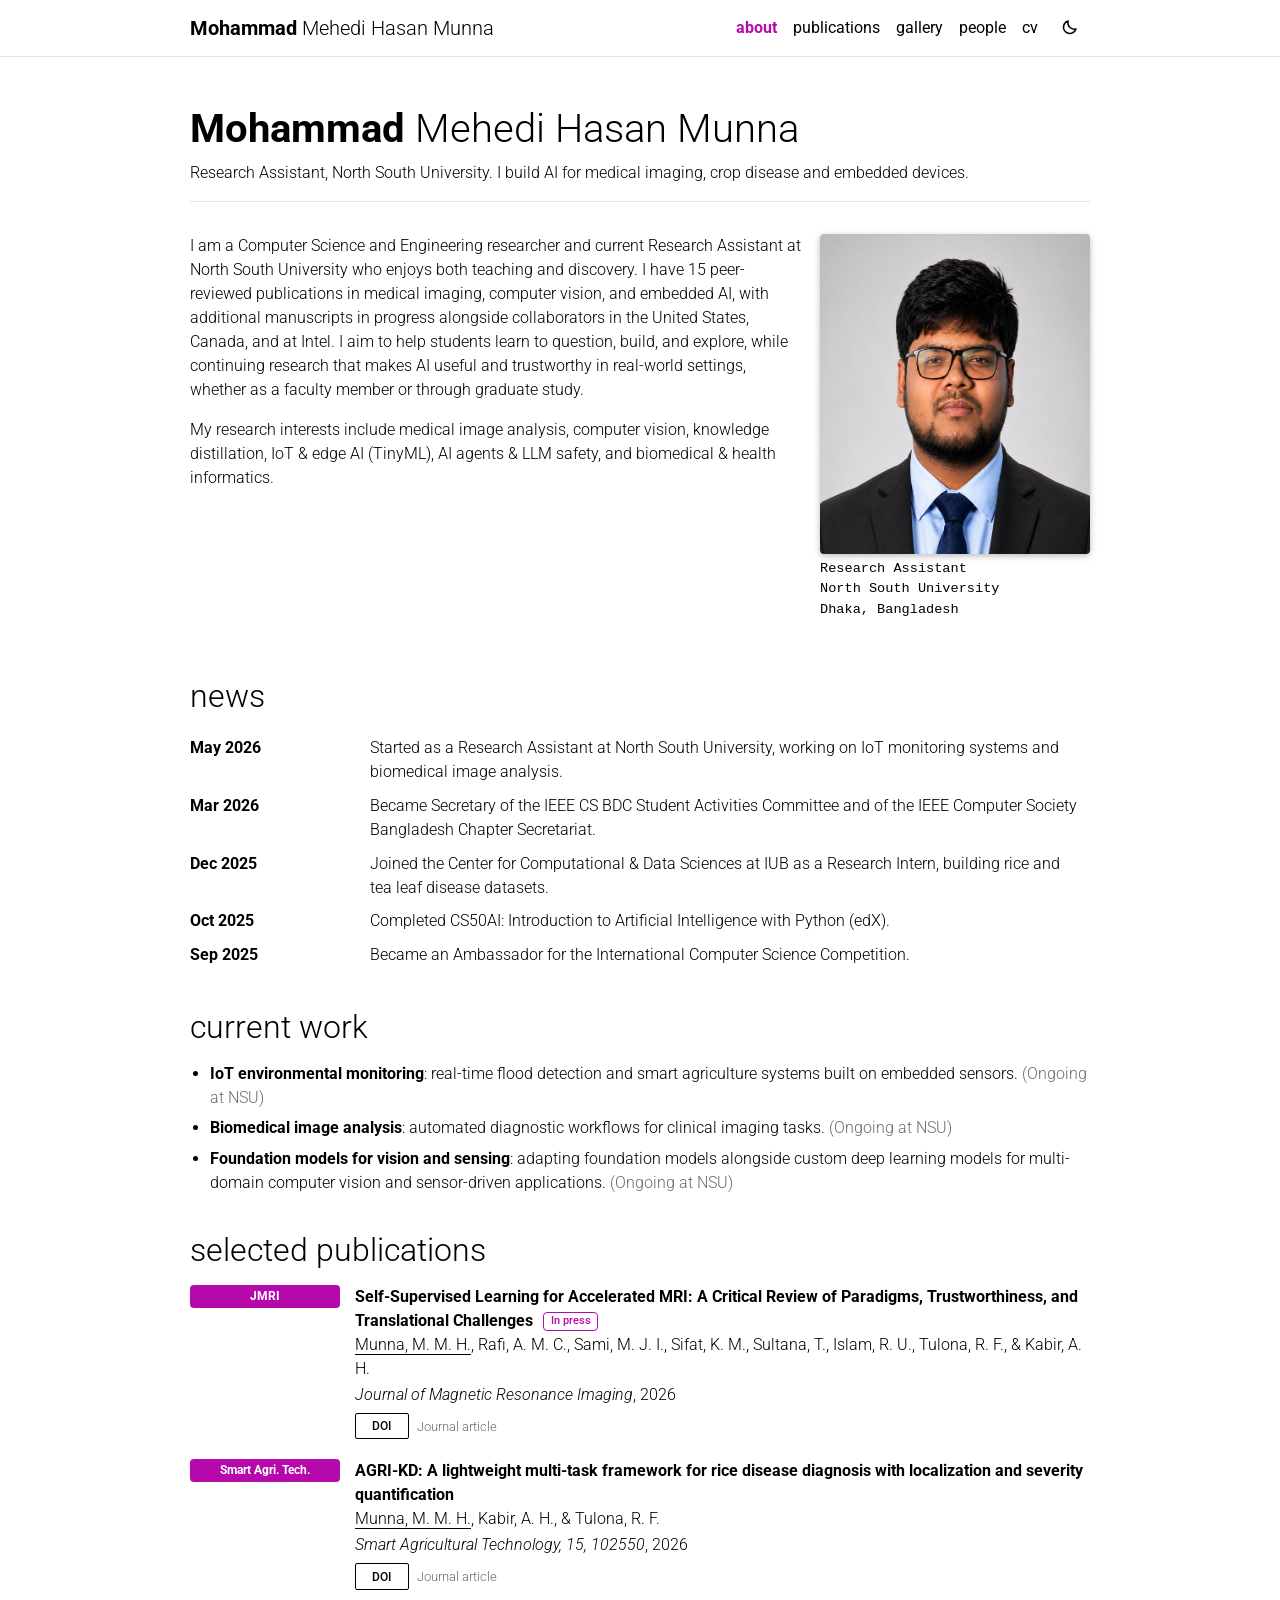
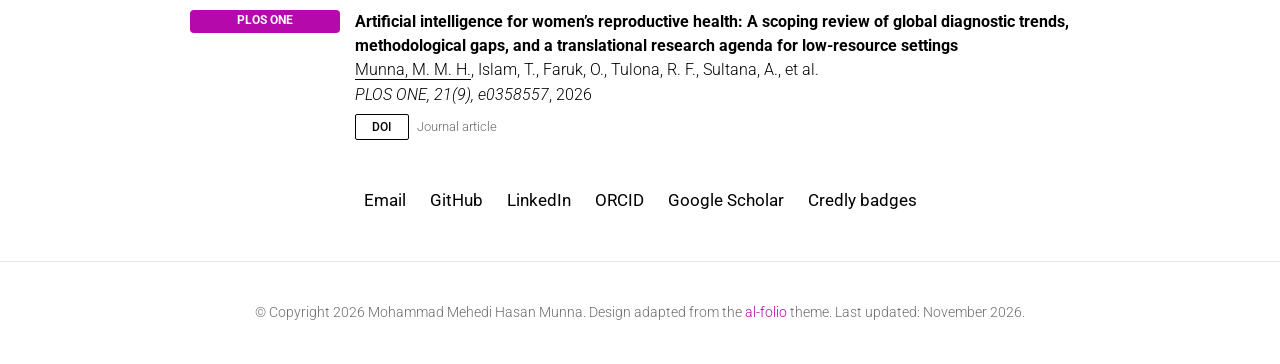
==== commit 32e4dc75: "Add People page with Dr. Raihan Ul Islam and Nakib Aman Both confirmed by the site owner; profiles l" ====
--- a/index.html
+++ b/index.html
@@ -32,7 +32,7 @@
         <span></span><span></span><span></span>
       </button>
       <nav id="site-menu" class="menu" aria-label="Main">
-        <ul><li><a href="index.html" aria-current="page">about</a></li><li><a href="publications.html">publications</a></li><li><a href="gallery.html">gallery</a></li><li><a href="cv.html">cv</a></li></ul>
+        <ul><li><a href="index.html" aria-current="page">about</a></li><li><a href="publications.html">publications</a></li><li><a href="gallery.html">gallery</a></li><li><a href="people.html">people</a></li><li><a href="cv.html">cv</a></li></ul>
         <button type="button" class="theme-toggle" id="theme-toggle" aria-label="Switch to dark mode"><span class="only-light"><svg viewBox="0 0 24 24" width="18" height="18" aria-hidden="true" fill="none" stroke="currentColor" stroke-width="2" stroke-linecap="round" stroke-linejoin="round"><path d="M20 14.5A8.5 8.5 0 0 1 9.5 4a8.5 8.5 0 1 0 10.5 10.5z"/></svg></span><span class="only-dark"><svg viewBox="0 0 24 24" width="18" height="18" aria-hidden="true" fill="none" stroke="currentColor" stroke-width="2" stroke-linecap="round"><circle cx="12" cy="12" r="4.5"/><path d="M12 2v2M12 20v2M4.9 4.9l1.4 1.4M17.7 17.7l1.4 1.4M2 12h2M20 12h2M4.9 19.1l1.4-1.4M17.7 6.3l1.4-1.4"/></svg></span></button>
       </nav>
     </div>
